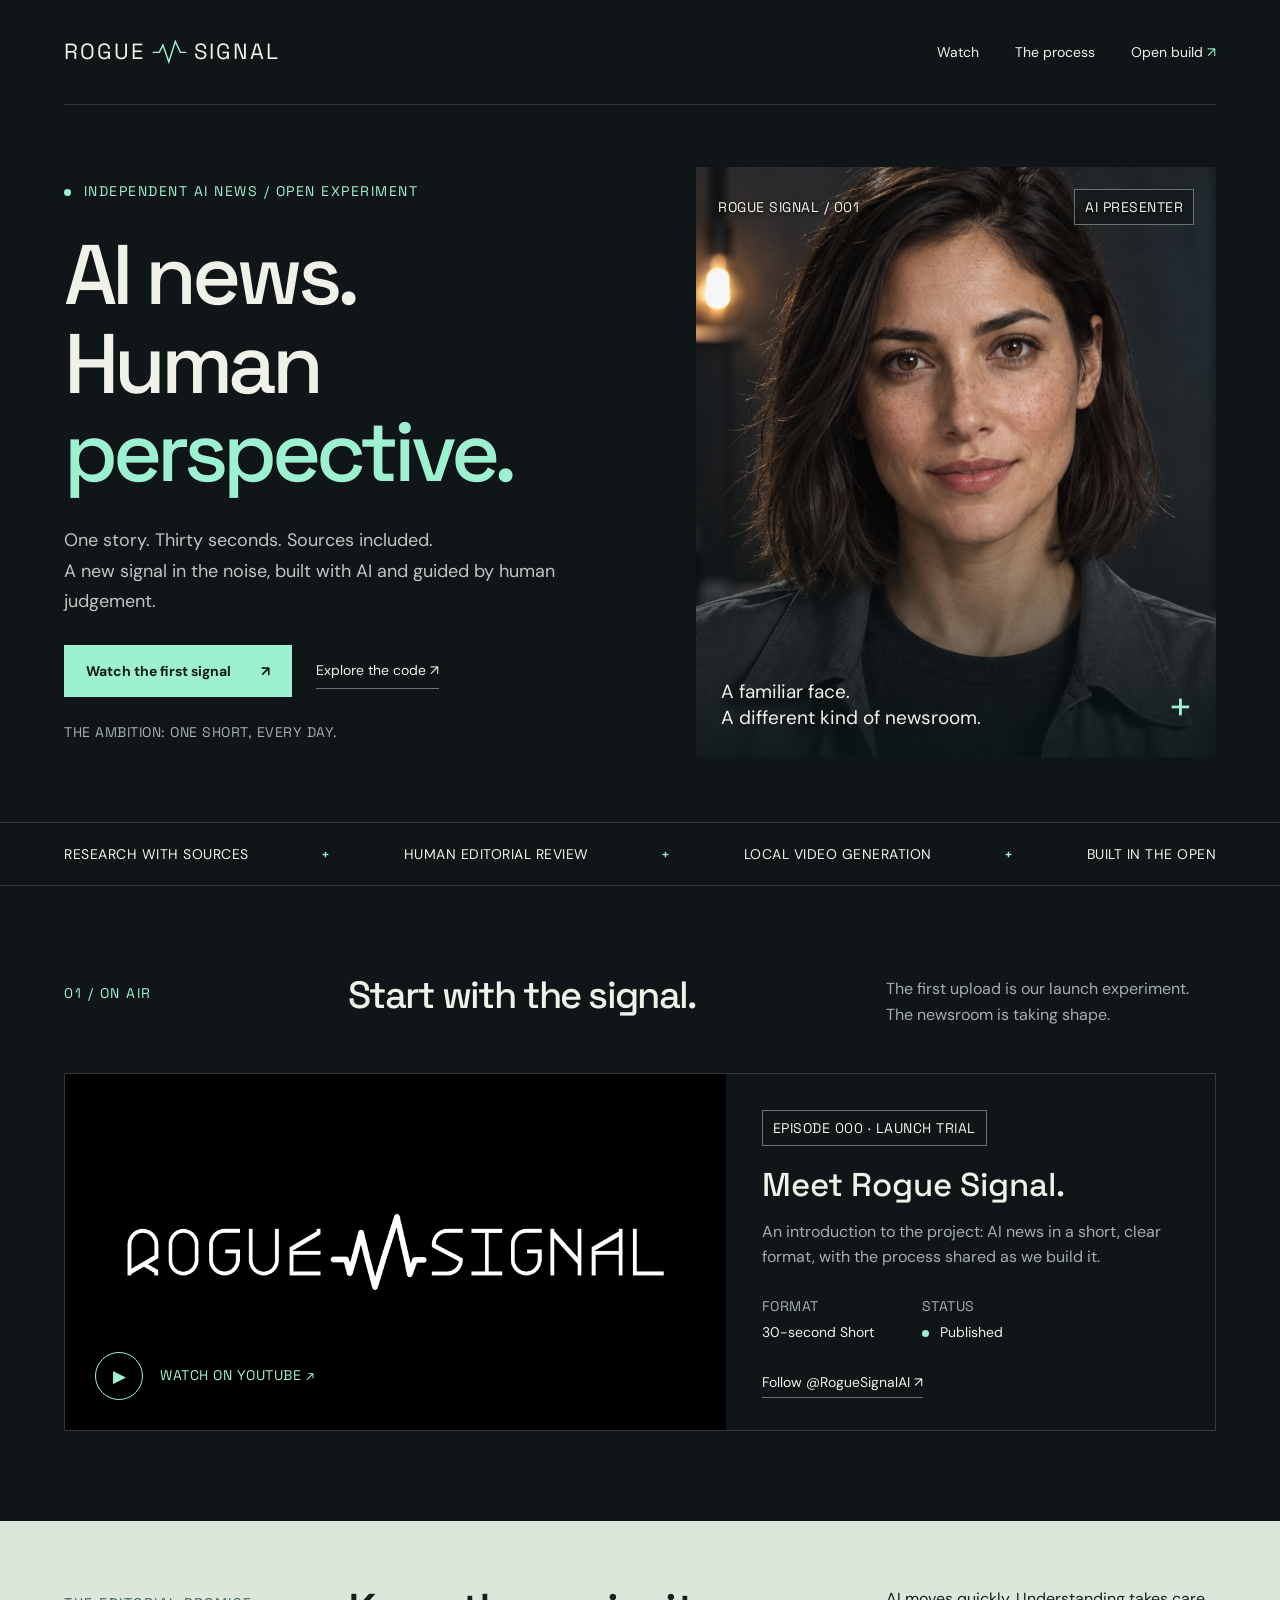
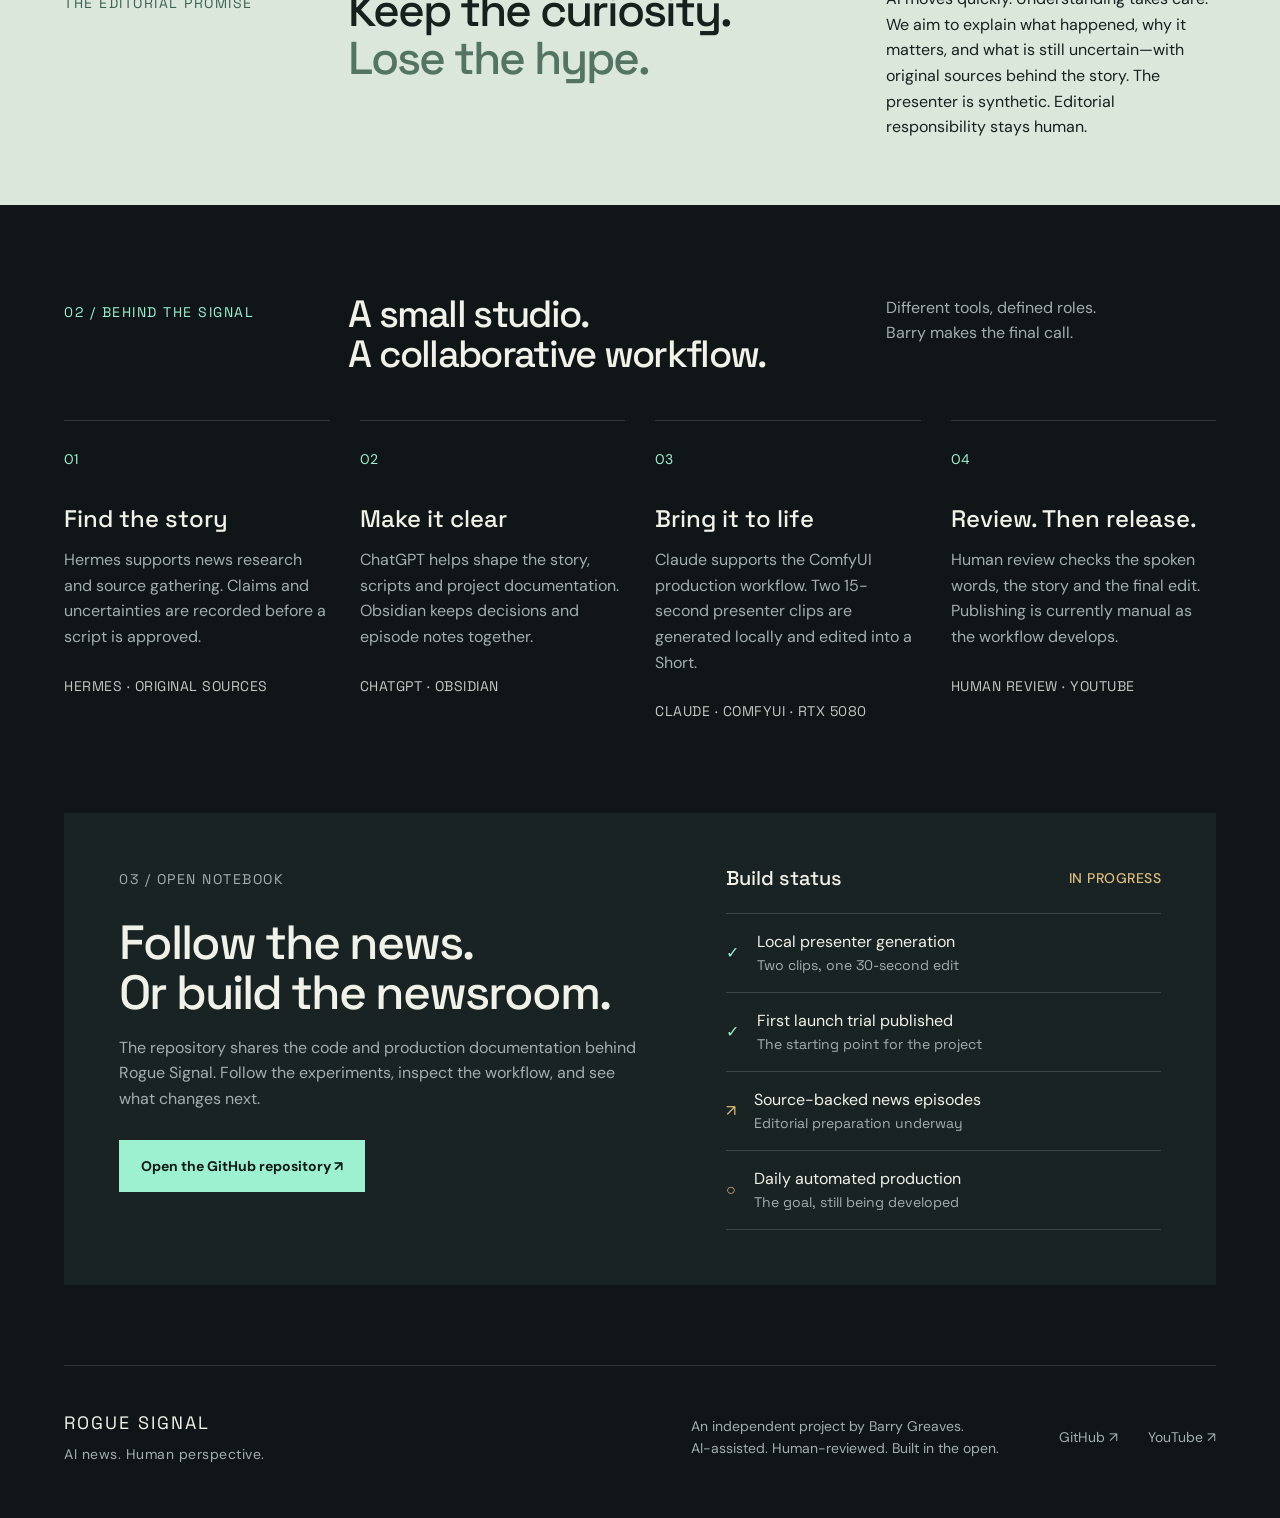
==== website/index.html @ 12d44637 "Add static project website Static site in website/ (no build step, no analytics, no embedded player)" ====
<!doctype html>
<html lang="en"><head><meta charset="utf-8"><meta name="viewport" content="width=device-width,initial-scale=1"><title>Rogue Signal — AI news. Human perspective.</title><meta name="description" content="One AI story. Thirty seconds. Sources included. Follow Rogue Signal, an open experiment in AI-assisted news production."><link rel="icon" href="data:image/svg+xml,%3Csvg xmlns='http://www.w3.org/2000/svg' viewBox='0 0 64 64'%3E%3Crect width='64' height='64' rx='12' fill='%23101517'/%3E%3Cpath d='M8 34h10l6-14 10 30 9-38 7 22h7' fill='none' stroke='%238bf5ce' stroke-width='4'/%3E%3C/svg%3E"><link rel="stylesheet" href="style.css"></head>
<body><a class="skip" href="#main">Skip to content</a><header class="wrap"><a class="brand" href="#" aria-label="Rogue Signal home"><span>ROGUE</span><svg viewBox="0 0 48 32" aria-hidden="true"><path d="M1 17h9l5-10 8 23 9-28 7 15h8"/></svg><span>SIGNAL</span></a><nav aria-label="Main navigation"><a href="#watch">Watch</a><a href="#process">The process</a><a href="#build">Open build <span>↗</span></a></nav></header>
<main id="main"><section class="hero wrap"><div class="hero-copy"><p class="eyebrow"><i></i> INDEPENDENT AI NEWS / OPEN EXPERIMENT</p><h1>AI news.<br>Human<br><em>perspective.</em></h1><p class="intro">One story. Thirty seconds. Sources included.<br>A new signal in the noise, built with AI and guided by human judgement.</p><div class="actions"><a class="button" href="#watch">Watch the first signal <span>↗</span></a><a class="text-link" href="https://github.com/Barry-Greaves/Rogue_Signal" target="_blank" rel="noopener">Explore the code ↗</a></div><p class="micro">THE AMBITION: ONE SHORT, EVERY DAY.</p></div><figure class="portrait"><img src="assets/presenter.png" alt="Rogue Signal’s fictional AI presenter in a softly lit studio"><div class="portrait-top"><span>ROGUE SIGNAL / 001</span><span class="pill">AI PRESENTER</span></div><figcaption><span>A familiar face.<br>A different kind of newsroom.</span><span class="cross">+</span></figcaption></figure></section>
<div class="ticker"><div class="wrap"><span>RESEARCH WITH SOURCES</span><b>+</b><span>HUMAN EDITORIAL REVIEW</span><b>+</b><span>LOCAL VIDEO GENERATION</span><b>+</b><span>BUILT IN THE OPEN</span></div></div>
<section class="section wrap" id="watch"><div class="section-head"><p class="eyebrow">01 / ON AIR</p><h2>Start with the signal.</h2><p>The first upload is our launch experiment.<br>The newsroom is taking shape.</p></div><div class="episode"><a class="video-cover" href="https://www.youtube.com/shorts/bSLASWbmr1Y" target="_blank" rel="noopener" aria-label="Watch Introducing Rogue Signal on YouTube"><img src="assets/logo.png" alt="Rogue Signal"><span class="play">▶</span><span class="video-label">WATCH ON YOUTUBE ↗</span></a><div class="episode-copy"><span class="pill">EPISODE 000 · LAUNCH TRIAL</span><h3>Meet Rogue Signal.</h3><p>An introduction to the project: AI news in a short, clear format, with the process shared as we build it.</p><dl><div><dt>FORMAT</dt><dd>30-second Short</dd></div><div><dt>STATUS</dt><dd><i></i> Published</dd></div></dl><a class="text-link" href="https://www.youtube.com/@RogueSignalAI" target="_blank" rel="noopener">Follow @RogueSignalAI ↗</a></div></div></section>
<section class="principles"><div class="wrap principles-inner"><p class="eyebrow">THE EDITORIAL PROMISE</p><h2>Keep the curiosity.<br><span>Lose the hype.</span></h2><p>AI moves quickly. Understanding takes care. We aim to explain what happened, why it matters, and what is still uncertain—with original sources behind the story. The presenter is synthetic. Editorial responsibility stays human.</p></div></section>
<section class="section wrap" id="process"><div class="section-head"><p class="eyebrow">02 / BEHIND THE SIGNAL</p><h2>A small studio.<br>A collaborative workflow.</h2><p>Different tools, defined roles.<br>Barry makes the final call.</p></div><div class="steps"><article><span>01</span><h3>Find the story</h3><p>Hermes supports news research and source gathering. Claims and uncertainties are recorded before a script is approved.</p><small>HERMES · ORIGINAL SOURCES</small></article><article><span>02</span><h3>Make it clear</h3><p>ChatGPT helps shape the story, scripts and project documentation. Obsidian keeps decisions and episode notes together.</p><small>CHATGPT · OBSIDIAN</small></article><article><span>03</span><h3>Bring it to life</h3><p>Claude supports the ComfyUI production workflow. Two 15-second presenter clips are generated locally and edited into a Short.</p><small>CLAUDE · COMFYUI · RTX 5080</small></article><article><span>04</span><h3>Review. Then release.</h3><p>Human review checks the spoken words, the story and the final edit. Publishing is currently manual as the workflow develops.</p><small>HUMAN REVIEW · YOUTUBE</small></article></div></section>
<section class="build wrap" id="build"><div><p class="eyebrow">03 / OPEN NOTEBOOK</p><h2>Follow the news.<br>Or build the newsroom.</h2><p>The repository shares the code and production documentation behind Rogue Signal. Follow the experiments, inspect the workflow, and see what changes next.</p><a class="button" href="https://github.com/Barry-Greaves/Rogue_Signal" target="_blank" rel="noopener">Open the GitHub repository ↗</a></div><div class="status"><h3>Build status <span>IN PROGRESS</span></h3><div><b class="done">✓</b><p>Local presenter generation<small>Two clips, one 30-second edit</small></p></div><div><b class="done">✓</b><p>First launch trial published<small>The starting point for the project</small></p></div><div><b>↗</b><p>Source-backed news episodes<small>Editorial preparation underway</small></p></div><div><b>○</b><p>Daily automated production<small>The goal, still being developed</small></p></div></div></section></main><footer class="wrap"><div class="footer-title">ROGUE SIGNAL<span>AI news. Human perspective.</span></div><p>An independent project by Barry Greaves.<br>AI-assisted. Human-reviewed. Built in the open.</p><a href="https://github.com/Barry-Greaves/Rogue_Signal" target="_blank" rel="noopener">GitHub ↗</a><a href="https://www.youtube.com/@RogueSignalAI" target="_blank" rel="noopener">YouTube ↗</a></footer></body></html>
---- website/style.css ----
@import url('https://fonts.googleapis.com/css2?family=DM+Sans:wght@400;500;600;700&family=Space+Grotesk:wght@400;500;600;700&display=swap');
:root{--bg:#101517;--line:#30383a;--muted:#a3afad;--mint:#9ef1d0;--white:#f0f2e9}*{box-sizing:border-box}html{scroll-behavior:smooth;scroll-padding-top:24px}body{margin:0;background:var(--bg);color:var(--white);font-family:'DM Sans',sans-serif;line-height:1.6}a{color:inherit;text-decoration:none}a:hover{color:var(--mint)}a:focus-visible{outline:2px solid var(--mint);outline-offset:7px}.wrap{width:min(1320px,90%);margin:auto}.skip{position:absolute;top:-60px}.skip:focus{top:10px;background:var(--bg);z-index:5;padding:10px}header{height:105px;display:flex;align-items:center;justify-content:space-between;border-bottom:1px solid var(--line)}.brand{display:flex;gap:7px;align-items:center;font-family:'Space Grotesk',sans-serif;font-size:22px;letter-spacing:2px}.brand svg{width:35px;fill:none;stroke:var(--mint);stroke-width:2}nav{display:flex;gap:36px;font-size:14px}nav span{color:var(--mint)}.hero{display:grid;grid-template-columns:1.1fr 1fr;gap:60px;padding-top:62px;padding-bottom:65px;align-items:center}.eyebrow,.micro,small,.pill,.portrait-top,.video-label,dt{font-family:'Space Grotesk',sans-serif;font-size:12px;letter-spacing:1.5px}.eyebrow{color:var(--mint);font-size:14px;margin:0 0 28px}i{display:inline-block;width:7px;height:7px;border-radius:50%;background:var(--mint);margin-right:7px}h1,h2,h3{font-family:'Space Grotesk',sans-serif;line-height:1.05;font-weight:500;margin:0}h1{font-size:clamp(60px,6.6vw,96px);letter-spacing:-5px}h1 em{font-style:normal;color:var(--mint)}.intro{color:#bec7c3;font-size:18px;line-height:1.7;margin:28px 0}.actions{display:flex;align-items:center;gap:24px}.button{display:inline-flex;justify-content:space-between;gap:30px;background:var(--mint);color:#111c17;padding:15px 22px;font-size:14px;font-weight:700}.button:hover{background:var(--white);color:#111c17}.text-link{font-size:14px;border-bottom:1px solid #647470;padding:6px 0}.micro{color:var(--muted);margin:24px 0 0;font-size:12px}.portrait{margin:0;height:590px;position:relative;overflow:hidden;background:#243239}.portrait img{width:100%;height:100%;object-fit:cover;object-position:50% 30%}.portrait:after{content:'';position:absolute;inset:0;background:linear-gradient(transparent 55%,#091416cc)}.portrait-top{position:absolute;top:22px;left:22px;right:22px;display:flex;align-items:center;justify-content:space-between;font-size:10px;text-shadow:0 1px 4px #000}.pill{display:inline-block;padding:6px 10px;border:1px solid #67736d;font-size:12px;letter-spacing:1px}.portrait .pill{background:#10151799}figcaption{position:absolute;z-index:1;bottom:25px;left:25px;right:25px;display:flex;justify-content:space-between;font-size:19px;line-height:1.4}.cross{color:var(--mint);font-size:38px}.ticker{border-top:1px solid var(--line);border-bottom:1px solid var(--line)}.ticker .wrap{display:flex;justify-content:space-between;align-items:center;gap:16px;padding:20px 0;font-size:12px;letter-spacing:1.3px}.ticker b{color:var(--mint)}.section{padding-top:90px;padding-bottom:90px}.section-head{display:grid;grid-template-columns:1fr 2fr 1.3fr;gap:30px;align-items:start;margin-bottom:45px}.section-head .eyebrow{margin:6px 0}.section-head h2{font-size:38px;letter-spacing:-1.7px}.section-head>p:last-child{margin:0;color:var(--muted);font-size:16px}.episode{display:grid;grid-template-columns:1.35fr 1fr;border:1px solid var(--line)}.video-cover{position:relative;background:#000;min-height:320px;overflow:hidden;display:flex;align-items:center;justify-content:center}.video-cover img{width:90%}.play{position:absolute;bottom:30px;left:30px;display:grid;place-items:center;width:48px;height:48px;border:1px solid var(--mint);border-radius:50%;color:var(--mint);font-size:17px}.video-label{position:absolute;bottom:44px;left:95px;color:var(--mint);font-size:12px}.episode-copy{padding:36px}.episode-copy h3{font-size:33px;margin-top:22px}.episode-copy p{color:var(--muted);max-width:420px}.episode-copy dl{display:flex;gap:48px;margin:25px 0}dt{color:var(--muted);font-size:12px}dd{margin:4px 0 0;font-size:14px}.principles{background:#dce7dc;color:#16211d}.principles-inner{padding-top:65px;padding-bottom:65px;display:grid;grid-template-columns:1fr 2fr 1.3fr;gap:30px}.principles .eyebrow{color:#3e6153;margin-top:6px}.principles h2{font-size:46px;letter-spacing:-2px}.principles h2 span{color:#537463}.principles p:last-child{margin:0;font-size:16px}.steps{display:grid;grid-template-columns:repeat(4,1fr);gap:30px}.steps article{border-top:1px solid var(--line);padding-top:25px}.steps article>span{color:var(--mint);font-size:14px}.steps h3{font-size:24px;margin-top:35px}.steps p{color:var(--muted);font-size:16px}.steps small{display:block;color:#c1c9c2;font-size:11px;letter-spacing:.8px;margin-top:25px}.build{padding:55px;background:#1a2323;display:grid;grid-template-columns:1.2fr 1fr;gap:85px;margin-bottom:80px}.build h2{font-size:48px;letter-spacing:-2px}.build p{color:var(--muted);max-width:530px}.build .button{margin-top:12px}.status h3{font-size:20px;display:flex;justify-content:space-between;align-items:center;padding-bottom:24px;border-bottom:1px solid #3b4542}.status h3 span{font-family:'DM Sans',sans-serif;font-size:10px;letter-spacing:1px;color:#dfbe82}.status>div{display:flex;gap:18px;align-items:center;border-bottom:1px solid #3b4542;padding:15px 0}.status p{margin:0;color:var(--white);font-size:16px}.status small{display:block;letter-spacing:0;color:var(--muted);font-size:14px}.status b{color:#dfbe82;font-weight:400}.status .done{color:var(--mint)}footer{border-top:1px solid var(--line);padding:35px 0 45px;display:flex;align-items:center;gap:30px;font-size:14px;color:var(--muted)}.footer-title{font-family:'Space Grotesk',sans-serif;letter-spacing:2px;color:var(--white);margin-right:auto;font-size:18px}.footer-title span{display:block;font-family:'DM Sans',sans-serif;font-size:12px;letter-spacing:0;color:var(--muted);margin-top:5px}footer p{margin-right:30px}@media(min-width:1450px){.hero{gap:90px}}@media(max-width:1000px){.hero{gap:30px}h1{letter-spacing:-3px}.portrait{height:540px}.actions{flex-wrap:wrap;gap:14px}.section-head,.principles-inner{grid-template-columns:1fr 2fr}.section-head>p:last-child,.principles p:last-child{grid-column:2}.steps{grid-template-columns:1fr 1fr}.build{gap:35px;padding:35px}.build h2{font-size:38px}.ticker span{font-size:10px}.portrait-top{font-size:9px}.portrait-top>span:first-child{display:none}}@media(max-width:650px){header{height:85px}.brand{font-size:17px;letter-spacing:1px}nav{gap:18px}nav a:nth-child(2){display:none}.hero{grid-template-columns:1fr;padding-top:38px;gap:36px}.eyebrow{font-size:11px;letter-spacing:1px}h1{font-size:64px;letter-spacing:-3.5px}.intro{font-size:16px}.portrait{height:470px}.portrait-top>span:first-child{display:block}.ticker .wrap{flex-wrap:wrap;justify-content:center;gap:10px 20px}.ticker b{display:none}.section{padding:55px 0}.section-head,.principles-inner{display:block}.section-head h2{font-size:34px;margin:18px 0}.section-head>p:last-child{font-size:16px}.episode{grid-template-columns:1fr}.video-cover{min-height:230px}.episode-copy{padding:25px}.principles-inner{padding-top:42px;padding-bottom:42px}.principles h2{font-size:40px;margin-bottom:25px}.steps{gap:32px 22px}.steps h3{font-size:21px;margin-top:20px}.steps p{font-size:15px}.steps small{font-size:10px}.build{grid-template-columns:1fr;padding:25px;gap:40px;margin-bottom:50px}.build h2{font-size:36px}footer{flex-wrap:wrap;gap:20px}.footer-title{width:100%}footer p{width:100%;margin:0}}@media(prefers-reduced-motion:reduce){html{scroll-behavior:auto}}
/* Keep supporting copy readable on small screens. */
.micro,small,.pill,.portrait-top,.video-label,dt,.steps small,.status h3 span,.footer-title span,.ticker span{font-size:14px;letter-spacing:.5px}.steps p{font-size:16px}@media(max-width:650px){.eyebrow{font-size:14px}.portrait-top>span:first-child{display:none}.brand{font-size:15px}.ticker span{font-size:14px}}
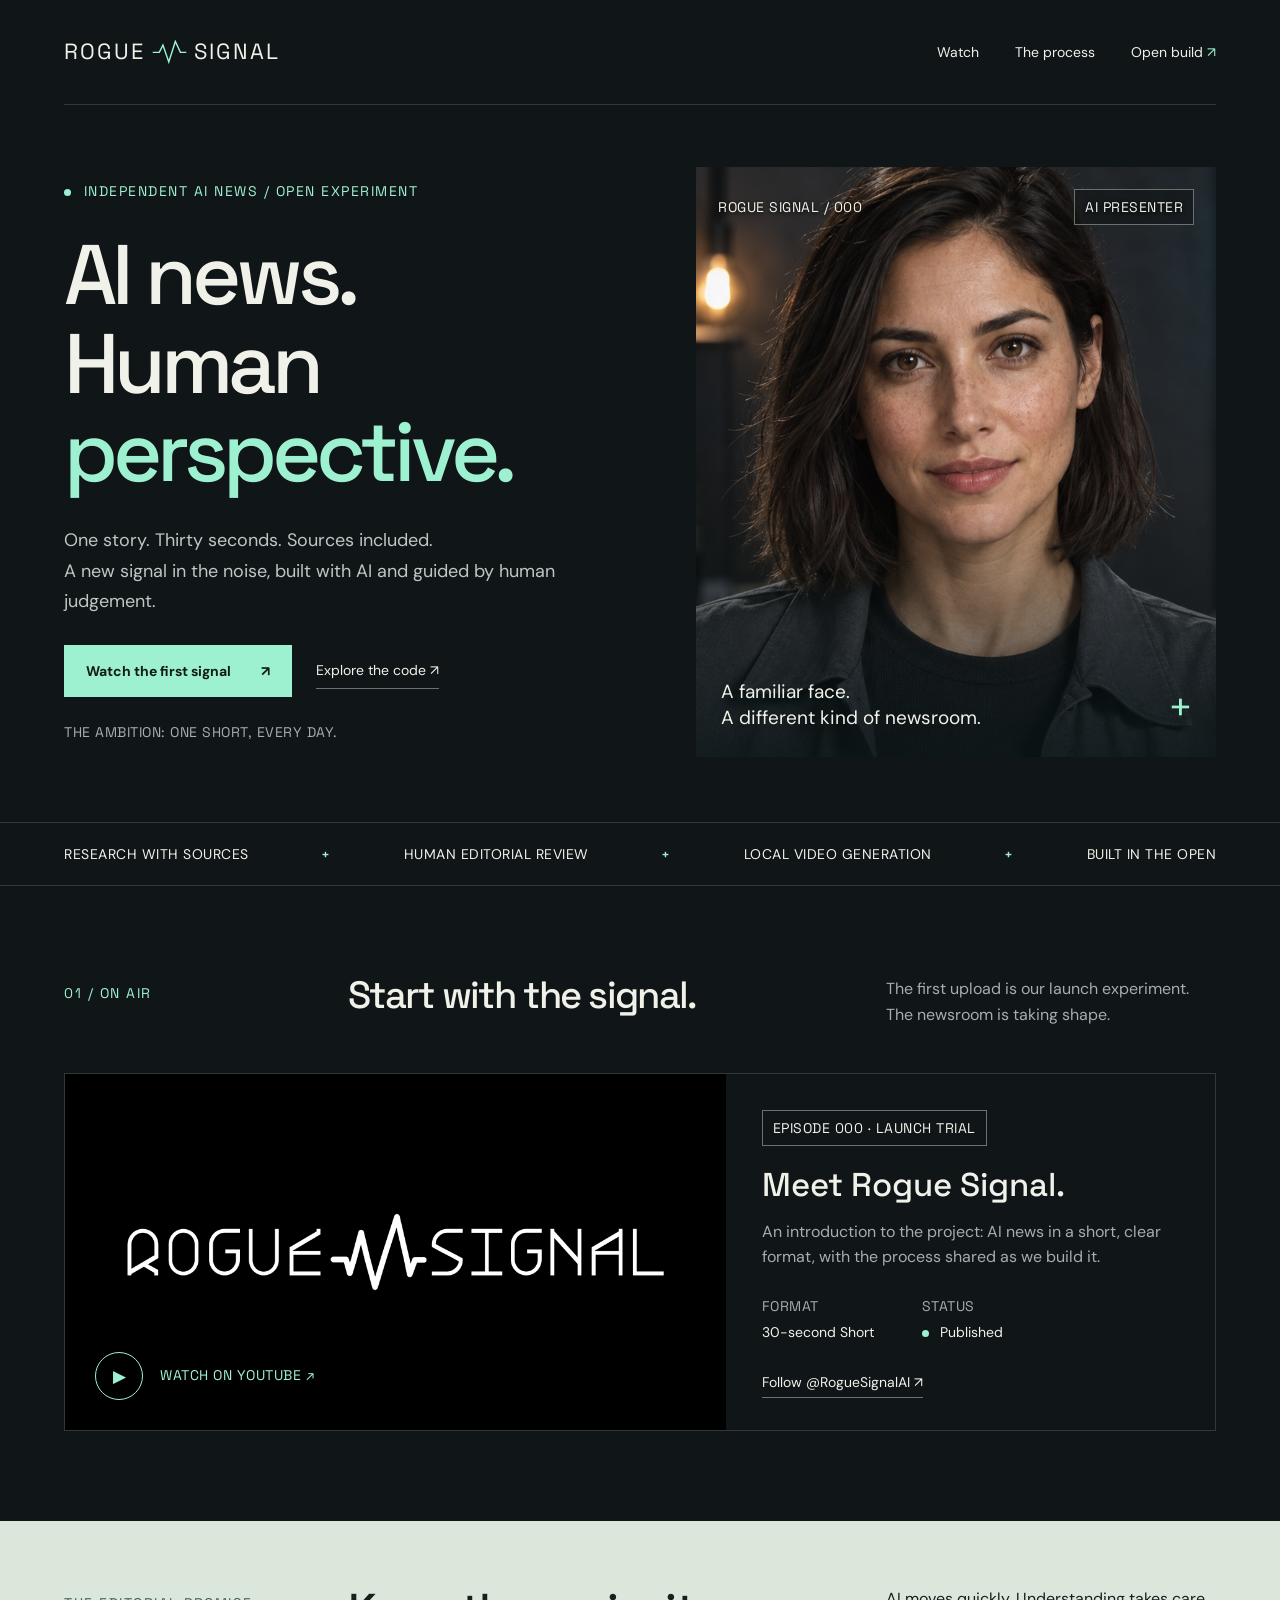
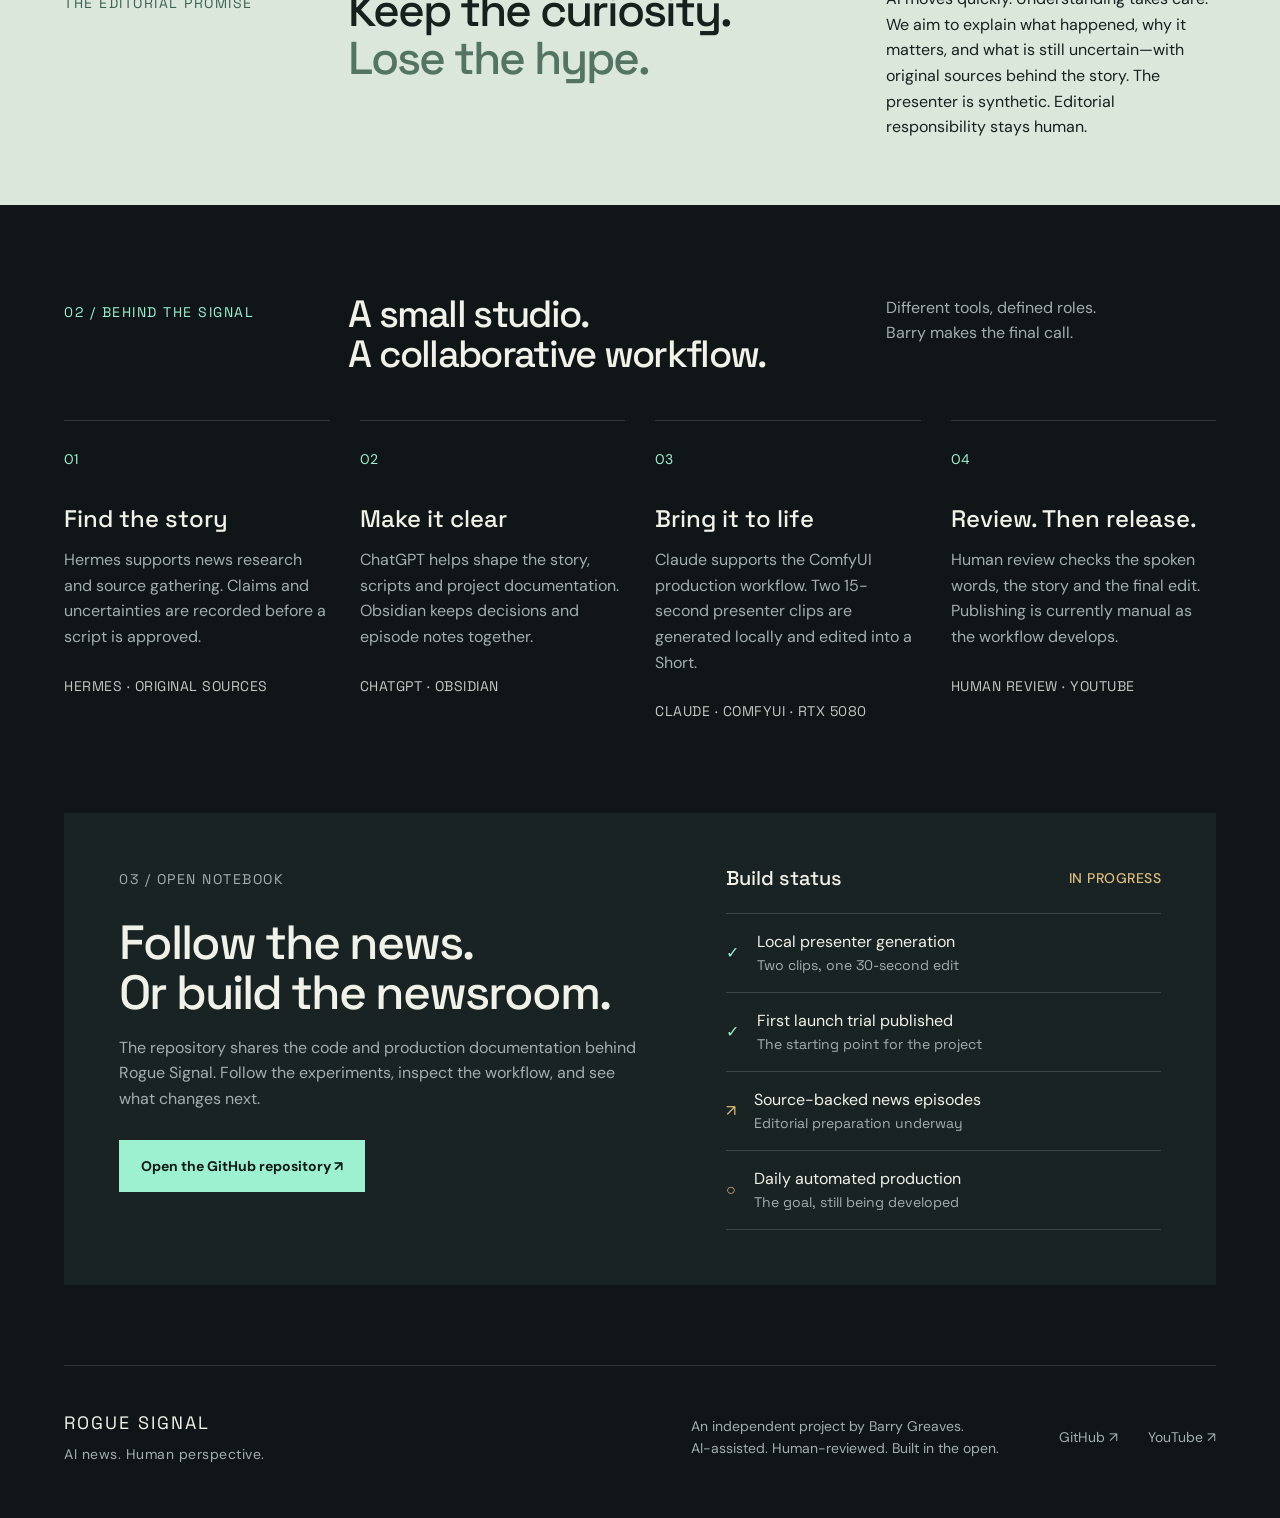
==== commit 087ab4b7: "Correct presenter episode label to 000" ====
--- a/website/index.html
+++ b/website/index.html
@@ -1,7 +1,7 @@
 <!doctype html>
 <html lang="en"><head><meta charset="utf-8"><meta name="viewport" content="width=device-width,initial-scale=1"><title>Rogue Signal — AI news. Human perspective.</title><meta name="description" content="One AI story. Thirty seconds. Sources included. Follow Rogue Signal, an open experiment in AI-assisted news production."><link rel="icon" href="data:image/svg+xml,%3Csvg xmlns='http://www.w3.org/2000/svg' viewBox='0 0 64 64'%3E%3Crect width='64' height='64' rx='12' fill='%23101517'/%3E%3Cpath d='M8 34h10l6-14 10 30 9-38 7 22h7' fill='none' stroke='%238bf5ce' stroke-width='4'/%3E%3C/svg%3E"><link rel="stylesheet" href="style.css"></head>
 <body><a class="skip" href="#main">Skip to content</a><header class="wrap"><a class="brand" href="#" aria-label="Rogue Signal home"><span>ROGUE</span><svg viewBox="0 0 48 32" aria-hidden="true"><path d="M1 17h9l5-10 8 23 9-28 7 15h8"/></svg><span>SIGNAL</span></a><nav aria-label="Main navigation"><a href="#watch">Watch</a><a href="#process">The process</a><a href="#build">Open build <span>↗</span></a></nav></header>
-<main id="main"><section class="hero wrap"><div class="hero-copy"><p class="eyebrow"><i></i> INDEPENDENT AI NEWS / OPEN EXPERIMENT</p><h1>AI news.<br>Human<br><em>perspective.</em></h1><p class="intro">One story. Thirty seconds. Sources included.<br>A new signal in the noise, built with AI and guided by human judgement.</p><div class="actions"><a class="button" href="#watch">Watch the first signal <span>↗</span></a><a class="text-link" href="https://github.com/Barry-Greaves/Rogue_Signal" target="_blank" rel="noopener">Explore the code ↗</a></div><p class="micro">THE AMBITION: ONE SHORT, EVERY DAY.</p></div><figure class="portrait"><img src="assets/presenter.png" alt="Rogue Signal’s fictional AI presenter in a softly lit studio"><div class="portrait-top"><span>ROGUE SIGNAL / 001</span><span class="pill">AI PRESENTER</span></div><figcaption><span>A familiar face.<br>A different kind of newsroom.</span><span class="cross">+</span></figcaption></figure></section>
+<main id="main"><section class="hero wrap"><div class="hero-copy"><p class="eyebrow"><i></i> INDEPENDENT AI NEWS / OPEN EXPERIMENT</p><h1>AI news.<br>Human<br><em>perspective.</em></h1><p class="intro">One story. Thirty seconds. Sources included.<br>A new signal in the noise, built with AI and guided by human judgement.</p><div class="actions"><a class="button" href="#watch">Watch the first signal <span>↗</span></a><a class="text-link" href="https://github.com/Barry-Greaves/Rogue_Signal" target="_blank" rel="noopener">Explore the code ↗</a></div><p class="micro">THE AMBITION: ONE SHORT, EVERY DAY.</p></div><figure class="portrait"><img src="assets/presenter.png" alt="Rogue Signal’s fictional AI presenter in a softly lit studio"><div class="portrait-top"><span>ROGUE SIGNAL / 000</span><span class="pill">AI PRESENTER</span></div><figcaption><span>A familiar face.<br>A different kind of newsroom.</span><span class="cross">+</span></figcaption></figure></section>
 <div class="ticker"><div class="wrap"><span>RESEARCH WITH SOURCES</span><b>+</b><span>HUMAN EDITORIAL REVIEW</span><b>+</b><span>LOCAL VIDEO GENERATION</span><b>+</b><span>BUILT IN THE OPEN</span></div></div>
 <section class="section wrap" id="watch"><div class="section-head"><p class="eyebrow">01 / ON AIR</p><h2>Start with the signal.</h2><p>The first upload is our launch experiment.<br>The newsroom is taking shape.</p></div><div class="episode"><a class="video-cover" href="https://www.youtube.com/shorts/bSLASWbmr1Y" target="_blank" rel="noopener" aria-label="Watch Introducing Rogue Signal on YouTube"><img src="assets/logo.png" alt="Rogue Signal"><span class="play">▶</span><span class="video-label">WATCH ON YOUTUBE ↗</span></a><div class="episode-copy"><span class="pill">EPISODE 000 · LAUNCH TRIAL</span><h3>Meet Rogue Signal.</h3><p>An introduction to the project: AI news in a short, clear format, with the process shared as we build it.</p><dl><div><dt>FORMAT</dt><dd>30-second Short</dd></div><div><dt>STATUS</dt><dd><i></i> Published</dd></div></dl><a class="text-link" href="https://www.youtube.com/@RogueSignalAI" target="_blank" rel="noopener">Follow @RogueSignalAI ↗</a></div></div></section>
 <section class="principles"><div class="wrap principles-inner"><p class="eyebrow">THE EDITORIAL PROMISE</p><h2>Keep the curiosity.<br><span>Lose the hype.</span></h2><p>AI moves quickly. Understanding takes care. We aim to explain what happened, why it matters, and what is still uncertain—with original sources behind the story. The presenter is synthetic. Editorial responsibility stays human.</p></div></section>
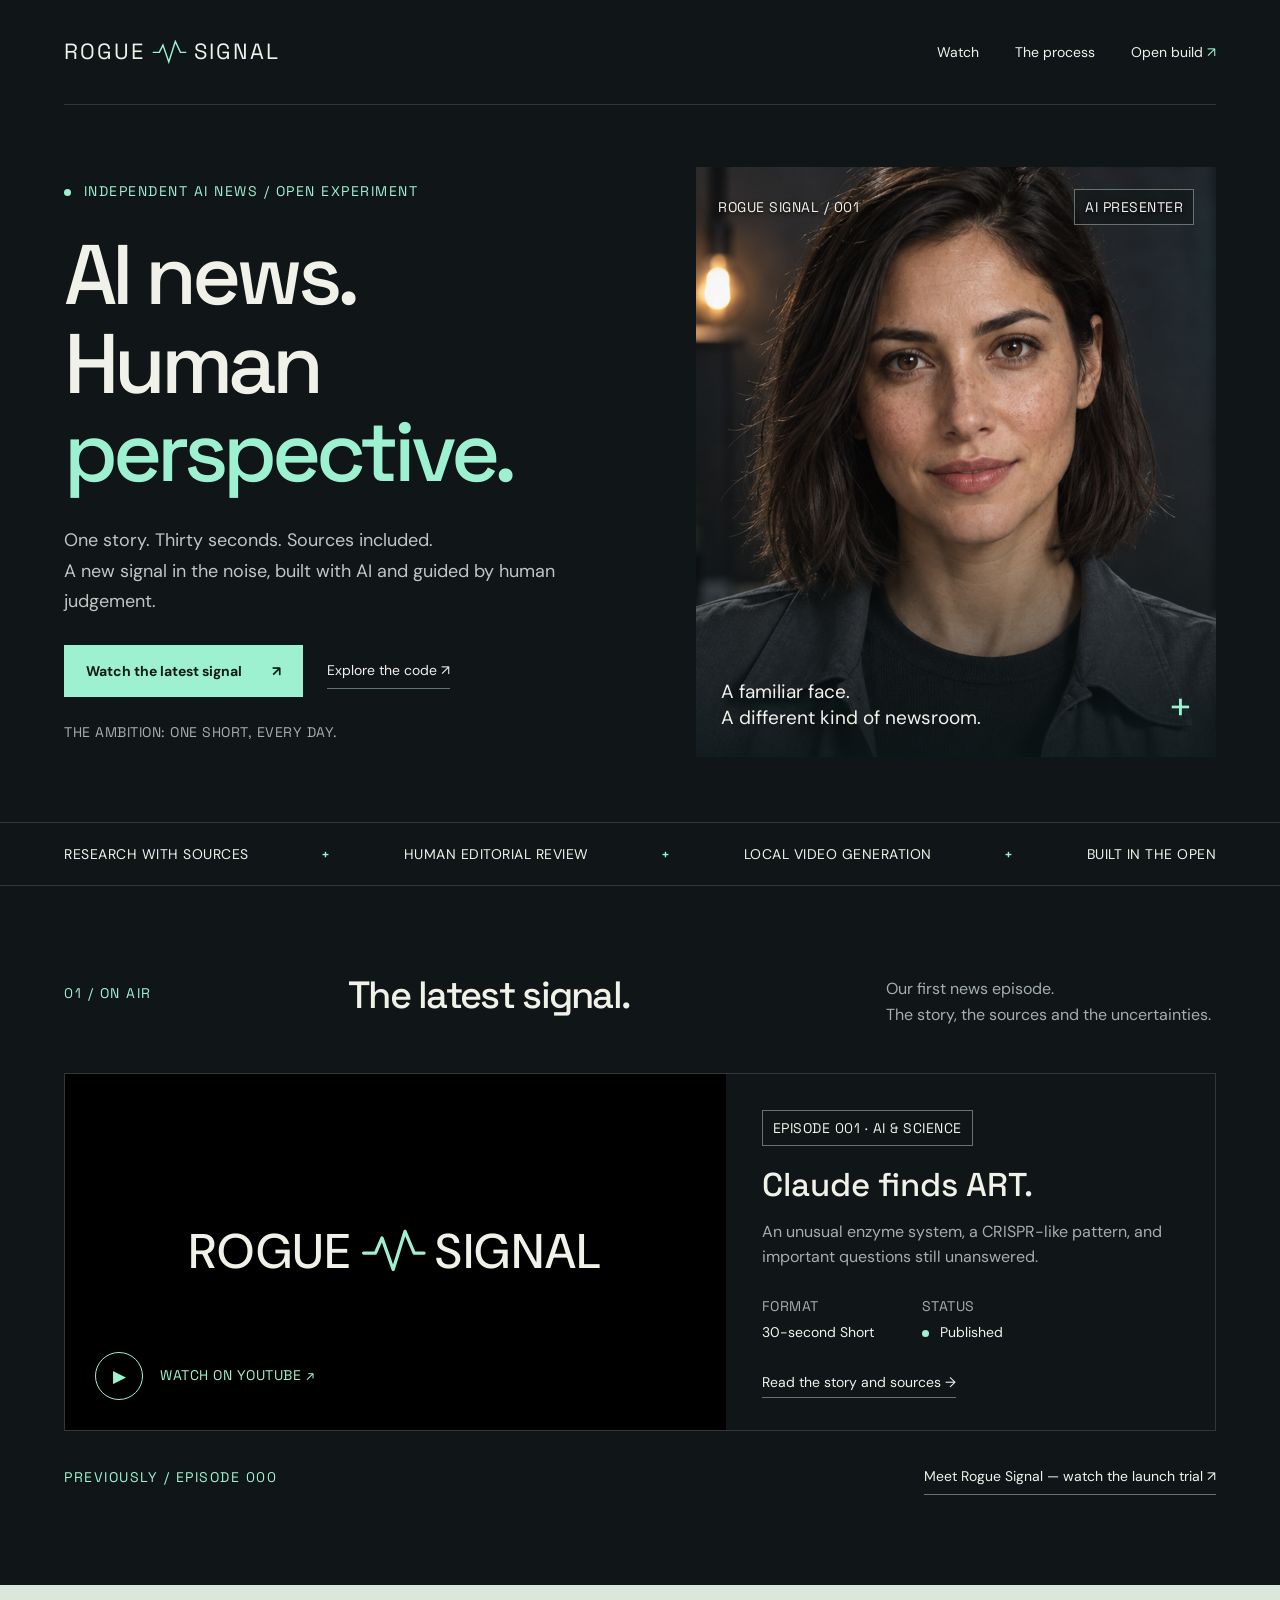
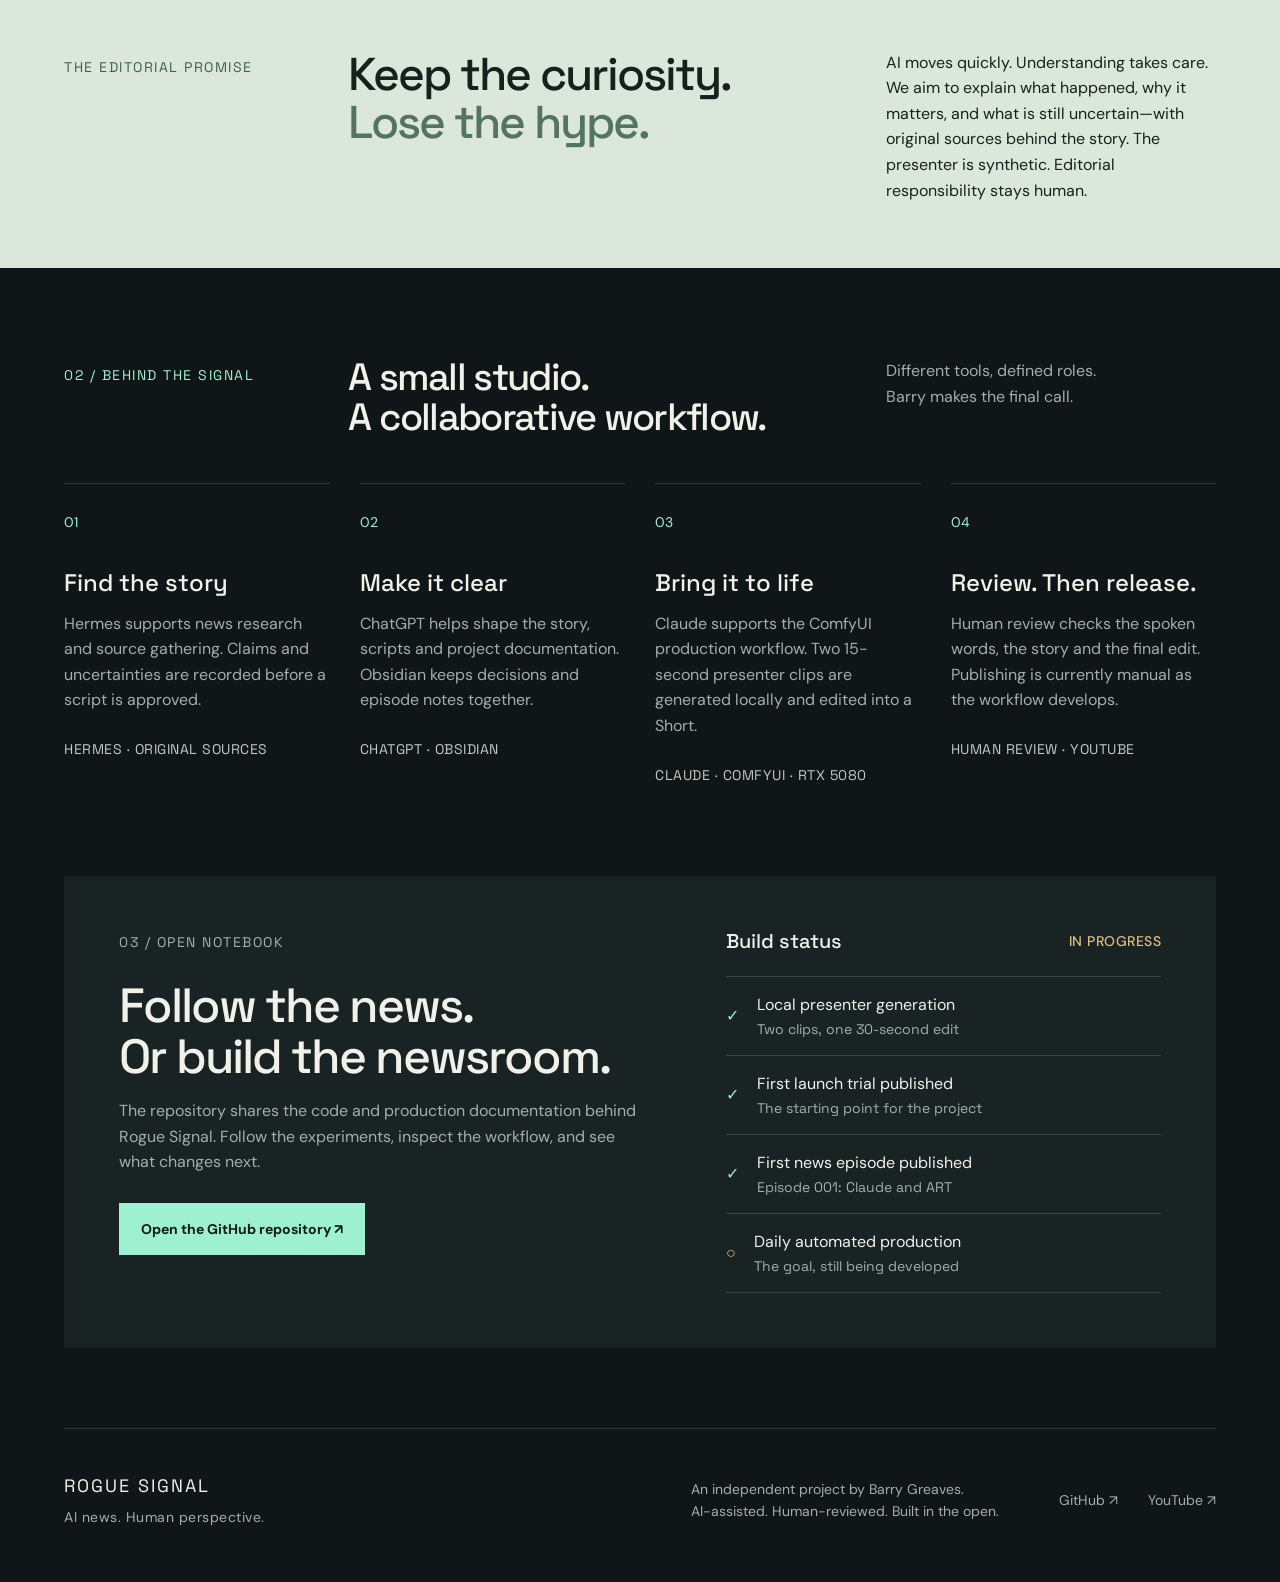
==== commit fc08e4f6: "Publish Episode 001 on the website Adds the Episode 001 article (episodes/001-claude-art.html) with " ====
--- a/website/index.html
+++ b/website/index.html
@@ -1,9 +1,9 @@
 <!doctype html>
 <html lang="en"><head><meta charset="utf-8"><meta name="viewport" content="width=device-width,initial-scale=1"><title>Rogue Signal — AI news. Human perspective.</title><meta name="description" content="One AI story. Thirty seconds. Sources included. Follow Rogue Signal, an open experiment in AI-assisted news production."><link rel="icon" href="data:image/svg+xml,%3Csvg xmlns='http://www.w3.org/2000/svg' viewBox='0 0 64 64'%3E%3Crect width='64' height='64' rx='12' fill='%23101517'/%3E%3Cpath d='M8 34h10l6-14 10 30 9-38 7 22h7' fill='none' stroke='%238bf5ce' stroke-width='4'/%3E%3C/svg%3E"><link rel="stylesheet" href="style.css"></head>
 <body><a class="skip" href="#main">Skip to content</a><header class="wrap"><a class="brand" href="#" aria-label="Rogue Signal home"><span>ROGUE</span><svg viewBox="0 0 48 32" aria-hidden="true"><path d="M1 17h9l5-10 8 23 9-28 7 15h8"/></svg><span>SIGNAL</span></a><nav aria-label="Main navigation"><a href="#watch">Watch</a><a href="#process">The process</a><a href="#build">Open build <span>↗</span></a></nav></header>
-<main id="main"><section class="hero wrap"><div class="hero-copy"><p class="eyebrow"><i></i> INDEPENDENT AI NEWS / OPEN EXPERIMENT</p><h1>AI news.<br>Human<br><em>perspective.</em></h1><p class="intro">One story. Thirty seconds. Sources included.<br>A new signal in the noise, built with AI and guided by human judgement.</p><div class="actions"><a class="button" href="#watch">Watch the first signal <span>↗</span></a><a class="text-link" href="https://github.com/Barry-Greaves/Rogue_Signal" target="_blank" rel="noopener">Explore the code ↗</a></div><p class="micro">THE AMBITION: ONE SHORT, EVERY DAY.</p></div><figure class="portrait"><img src="assets/presenter.png" alt="Rogue Signal’s fictional AI presenter in a softly lit studio"><div class="portrait-top"><span>ROGUE SIGNAL / 000</span><span class="pill">AI PRESENTER</span></div><figcaption><span>A familiar face.<br>A different kind of newsroom.</span><span class="cross">+</span></figcaption></figure></section>
+<main id="main"><section class="hero wrap"><div class="hero-copy"><p class="eyebrow"><i></i> INDEPENDENT AI NEWS / OPEN EXPERIMENT</p><h1>AI news.<br>Human<br><em>perspective.</em></h1><p class="intro">One story. Thirty seconds. Sources included.<br>A new signal in the noise, built with AI and guided by human judgement.</p><div class="actions"><a class="button" href="#watch">Watch the latest signal <span>↗</span></a><a class="text-link" href="https://github.com/Barry-Greaves/Rogue_Signal" target="_blank" rel="noopener">Explore the code ↗</a></div><p class="micro">THE AMBITION: ONE SHORT, EVERY DAY.</p></div><figure class="portrait"><img src="assets/presenter.png" alt="Rogue Signal’s fictional AI presenter in a softly lit studio"><div class="portrait-top"><span>ROGUE SIGNAL / 001</span><span class="pill">AI PRESENTER</span></div><figcaption><span>A familiar face.<br>A different kind of newsroom.</span><span class="cross">+</span></figcaption></figure></section>
 <div class="ticker"><div class="wrap"><span>RESEARCH WITH SOURCES</span><b>+</b><span>HUMAN EDITORIAL REVIEW</span><b>+</b><span>LOCAL VIDEO GENERATION</span><b>+</b><span>BUILT IN THE OPEN</span></div></div>
-<section class="section wrap" id="watch"><div class="section-head"><p class="eyebrow">01 / ON AIR</p><h2>Start with the signal.</h2><p>The first upload is our launch experiment.<br>The newsroom is taking shape.</p></div><div class="episode"><a class="video-cover" href="https://www.youtube.com/shorts/bSLASWbmr1Y" target="_blank" rel="noopener" aria-label="Watch Introducing Rogue Signal on YouTube"><img src="assets/logo.png" alt="Rogue Signal"><span class="play">▶</span><span class="video-label">WATCH ON YOUTUBE ↗</span></a><div class="episode-copy"><span class="pill">EPISODE 000 · LAUNCH TRIAL</span><h3>Meet Rogue Signal.</h3><p>An introduction to the project: AI news in a short, clear format, with the process shared as we build it.</p><dl><div><dt>FORMAT</dt><dd>30-second Short</dd></div><div><dt>STATUS</dt><dd><i></i> Published</dd></div></dl><a class="text-link" href="https://www.youtube.com/@RogueSignalAI" target="_blank" rel="noopener">Follow @RogueSignalAI ↗</a></div></div></section>
+<section class="section wrap" id="watch"><div class="section-head"><p class="eyebrow">01 / ON AIR</p><h2>The latest signal.</h2><p>Our first news episode.<br>The story, the sources and the uncertainties.</p></div><div class="episode"><a class="video-cover" href="https://www.youtube.com/shorts/i9tvaSYeSaY" target="_blank" rel="noopener" aria-label="Watch Episode 001: Claude and ART on YouTube"><span class="episode-wordmark" aria-hidden="true"><span>ROGUE</span><svg viewBox="0 0 100 80" focusable="false"><path d="M4 42h18l10-23 17 48L67 9l14 33h15"/></svg><span>SIGNAL</span></span><span class="play">▶</span><span class="video-label">WATCH ON YOUTUBE ↗</span></a><div class="episode-copy"><span class="pill">EPISODE 001 · AI &amp; SCIENCE</span><h3>Claude finds ART.</h3><p>An unusual enzyme system, a CRISPR-like pattern, and important questions still unanswered.</p><dl><div><dt>FORMAT</dt><dd>30-second Short</dd></div><div><dt>STATUS</dt><dd><i></i> Published</dd></div></dl><a class="text-link" href="episodes/001-claude-art.html">Read the story and sources →</a></div></div><div class="episode-archive"><span class="eyebrow">PREVIOUSLY / EPISODE 000</span><a class="text-link" href="https://www.youtube.com/shorts/bSLASWbmr1Y" target="_blank" rel="noopener">Meet Rogue Signal — watch the launch trial ↗</a></div></section>
 <section class="principles"><div class="wrap principles-inner"><p class="eyebrow">THE EDITORIAL PROMISE</p><h2>Keep the curiosity.<br><span>Lose the hype.</span></h2><p>AI moves quickly. Understanding takes care. We aim to explain what happened, why it matters, and what is still uncertain—with original sources behind the story. The presenter is synthetic. Editorial responsibility stays human.</p></div></section>
 <section class="section wrap" id="process"><div class="section-head"><p class="eyebrow">02 / BEHIND THE SIGNAL</p><h2>A small studio.<br>A collaborative workflow.</h2><p>Different tools, defined roles.<br>Barry makes the final call.</p></div><div class="steps"><article><span>01</span><h3>Find the story</h3><p>Hermes supports news research and source gathering. Claims and uncertainties are recorded before a script is approved.</p><small>HERMES · ORIGINAL SOURCES</small></article><article><span>02</span><h3>Make it clear</h3><p>ChatGPT helps shape the story, scripts and project documentation. Obsidian keeps decisions and episode notes together.</p><small>CHATGPT · OBSIDIAN</small></article><article><span>03</span><h3>Bring it to life</h3><p>Claude supports the ComfyUI production workflow. Two 15-second presenter clips are generated locally and edited into a Short.</p><small>CLAUDE · COMFYUI · RTX 5080</small></article><article><span>04</span><h3>Review. Then release.</h3><p>Human review checks the spoken words, the story and the final edit. Publishing is currently manual as the workflow develops.</p><small>HUMAN REVIEW · YOUTUBE</small></article></div></section>
-<section class="build wrap" id="build"><div><p class="eyebrow">03 / OPEN NOTEBOOK</p><h2>Follow the news.<br>Or build the newsroom.</h2><p>The repository shares the code and production documentation behind Rogue Signal. Follow the experiments, inspect the workflow, and see what changes next.</p><a class="button" href="https://github.com/Barry-Greaves/Rogue_Signal" target="_blank" rel="noopener">Open the GitHub repository ↗</a></div><div class="status"><h3>Build status <span>IN PROGRESS</span></h3><div><b class="done">✓</b><p>Local presenter generation<small>Two clips, one 30-second edit</small></p></div><div><b class="done">✓</b><p>First launch trial published<small>The starting point for the project</small></p></div><div><b>↗</b><p>Source-backed news episodes<small>Editorial preparation underway</small></p></div><div><b>○</b><p>Daily automated production<small>The goal, still being developed</small></p></div></div></section></main><footer class="wrap"><div class="footer-title">ROGUE SIGNAL<span>AI news. Human perspective.</span></div><p>An independent project by Barry Greaves.<br>AI-assisted. Human-reviewed. Built in the open.</p><a href="https://github.com/Barry-Greaves/Rogue_Signal" target="_blank" rel="noopener">GitHub ↗</a><a href="https://www.youtube.com/@RogueSignalAI" target="_blank" rel="noopener">YouTube ↗</a></footer></body></html>
+<section class="build wrap" id="build"><div><p class="eyebrow">03 / OPEN NOTEBOOK</p><h2>Follow the news.<br>Or build the newsroom.</h2><p>The repository shares the code and production documentation behind Rogue Signal. Follow the experiments, inspect the workflow, and see what changes next.</p><a class="button" href="https://github.com/Barry-Greaves/Rogue_Signal" target="_blank" rel="noopener">Open the GitHub repository ↗</a></div><div class="status"><h3>Build status <span>IN PROGRESS</span></h3><div><b class="done">✓</b><p>Local presenter generation<small>Two clips, one 30-second edit</small></p></div><div><b class="done">✓</b><p>First launch trial published<small>The starting point for the project</small></p></div><div><b class="done">✓</b><p>First news episode published<small>Episode 001: Claude and ART</small></p></div><div><b>○</b><p>Daily automated production<small>The goal, still being developed</small></p></div></div></section></main><footer class="wrap"><div class="footer-title">ROGUE SIGNAL<span>AI news. Human perspective.</span></div><p>An independent project by Barry Greaves.<br>AI-assisted. Human-reviewed. Built in the open.</p><a href="https://github.com/Barry-Greaves/Rogue_Signal" target="_blank" rel="noopener">GitHub ↗</a><a href="https://www.youtube.com/@RogueSignalAI" target="_blank" rel="noopener">YouTube ↗</a></footer></body></html>
--- a/website/style.css
+++ b/website/style.css
@@ -2,3 +2,10 @@
 :root{--bg:#101517;--line:#30383a;--muted:#a3afad;--mint:#9ef1d0;--white:#f0f2e9}*{box-sizing:border-box}html{scroll-behavior:smooth;scroll-padding-top:24px}body{margin:0;background:var(--bg);color:var(--white);font-family:'DM Sans',sans-serif;line-height:1.6}a{color:inherit;text-decoration:none}a:hover{color:var(--mint)}a:focus-visible{outline:2px solid var(--mint);outline-offset:7px}.wrap{width:min(1320px,90%);margin:auto}.skip{position:absolute;top:-60px}.skip:focus{top:10px;background:var(--bg);z-index:5;padding:10px}header{height:105px;display:flex;align-items:center;justify-content:space-between;border-bottom:1px solid var(--line)}.brand{display:flex;gap:7px;align-items:center;font-family:'Space Grotesk',sans-serif;font-size:22px;letter-spacing:2px}.brand svg{width:35px;fill:none;stroke:var(--mint);stroke-width:2}nav{display:flex;gap:36px;font-size:14px}nav span{color:var(--mint)}.hero{display:grid;grid-template-columns:1.1fr 1fr;gap:60px;padding-top:62px;padding-bottom:65px;align-items:center}.eyebrow,.micro,small,.pill,.portrait-top,.video-label,dt{font-family:'Space Grotesk',sans-serif;font-size:12px;letter-spacing:1.5px}.eyebrow{color:var(--mint);font-size:14px;margin:0 0 28px}i{display:inline-block;width:7px;height:7px;border-radius:50%;background:var(--mint);margin-right:7px}h1,h2,h3{font-family:'Space Grotesk',sans-serif;line-height:1.05;font-weight:500;margin:0}h1{font-size:clamp(60px,6.6vw,96px);letter-spacing:-5px}h1 em{font-style:normal;color:var(--mint)}.intro{color:#bec7c3;font-size:18px;line-height:1.7;margin:28px 0}.actions{display:flex;align-items:center;gap:24px}.button{display:inline-flex;justify-content:space-between;gap:30px;background:var(--mint);color:#111c17;padding:15px 22px;font-size:14px;font-weight:700}.button:hover{background:var(--white);color:#111c17}.text-link{font-size:14px;border-bottom:1px solid #647470;padding:6px 0}.micro{color:var(--muted);margin:24px 0 0;font-size:12px}.portrait{margin:0;height:590px;position:relative;overflow:hidden;background:#243239}.portrait img{width:100%;height:100%;object-fit:cover;object-position:50% 30%}.portrait:after{content:'';position:absolute;inset:0;background:linear-gradient(transparent 55%,#091416cc)}.portrait-top{position:absolute;top:22px;left:22px;right:22px;display:flex;align-items:center;justify-content:space-between;font-size:10px;text-shadow:0 1px 4px #000}.pill{display:inline-block;padding:6px 10px;border:1px solid #67736d;font-size:12px;letter-spacing:1px}.portrait .pill{background:#10151799}figcaption{position:absolute;z-index:1;bottom:25px;left:25px;right:25px;display:flex;justify-content:space-between;font-size:19px;line-height:1.4}.cross{color:var(--mint);font-size:38px}.ticker{border-top:1px solid var(--line);border-bottom:1px solid var(--line)}.ticker .wrap{display:flex;justify-content:space-between;align-items:center;gap:16px;padding:20px 0;font-size:12px;letter-spacing:1.3px}.ticker b{color:var(--mint)}.section{padding-top:90px;padding-bottom:90px}.section-head{display:grid;grid-template-columns:1fr 2fr 1.3fr;gap:30px;align-items:start;margin-bottom:45px}.section-head .eyebrow{margin:6px 0}.section-head h2{font-size:38px;letter-spacing:-1.7px}.section-head>p:last-child{margin:0;color:var(--muted);font-size:16px}.episode{display:grid;grid-template-columns:1.35fr 1fr;border:1px solid var(--line)}.video-cover{position:relative;background:#000;min-height:320px;overflow:hidden;display:flex;align-items:center;justify-content:center}.video-cover img{width:90%}.play{position:absolute;bottom:30px;left:30px;display:grid;place-items:center;width:48px;height:48px;border:1px solid var(--mint);border-radius:50%;color:var(--mint);font-size:17px}.video-label{position:absolute;bottom:44px;left:95px;color:var(--mint);font-size:12px}.episode-copy{padding:36px}.episode-copy h3{font-size:33px;margin-top:22px}.episode-copy p{color:var(--muted);max-width:420px}.episode-copy dl{display:flex;gap:48px;margin:25px 0}dt{color:var(--muted);font-size:12px}dd{margin:4px 0 0;font-size:14px}.principles{background:#dce7dc;color:#16211d}.principles-inner{padding-top:65px;padding-bottom:65px;display:grid;grid-template-columns:1fr 2fr 1.3fr;gap:30px}.principles .eyebrow{color:#3e6153;margin-top:6px}.principles h2{font-size:46px;letter-spacing:-2px}.principles h2 span{color:#537463}.principles p:last-child{margin:0;font-size:16px}.steps{display:grid;grid-template-columns:repeat(4,1fr);gap:30px}.steps article{border-top:1px solid var(--line);padding-top:25px}.steps article>span{color:var(--mint);font-size:14px}.steps h3{font-size:24px;margin-top:35px}.steps p{color:var(--muted);font-size:16px}.steps small{display:block;color:#c1c9c2;font-size:11px;letter-spacing:.8px;margin-top:25px}.build{padding:55px;background:#1a2323;display:grid;grid-template-columns:1.2fr 1fr;gap:85px;margin-bottom:80px}.build h2{font-size:48px;letter-spacing:-2px}.build p{color:var(--muted);max-width:530px}.build .button{margin-top:12px}.status h3{font-size:20px;display:flex;justify-content:space-between;align-items:center;padding-bottom:24px;border-bottom:1px solid #3b4542}.status h3 span{font-family:'DM Sans',sans-serif;font-size:10px;letter-spacing:1px;color:#dfbe82}.status>div{display:flex;gap:18px;align-items:center;border-bottom:1px solid #3b4542;padding:15px 0}.status p{margin:0;color:var(--white);font-size:16px}.status small{display:block;letter-spacing:0;color:var(--muted);font-size:14px}.status b{color:#dfbe82;font-weight:400}.status .done{color:var(--mint)}footer{border-top:1px solid var(--line);padding:35px 0 45px;display:flex;align-items:center;gap:30px;font-size:14px;color:var(--muted)}.footer-title{font-family:'Space Grotesk',sans-serif;letter-spacing:2px;color:var(--white);margin-right:auto;font-size:18px}.footer-title span{display:block;font-family:'DM Sans',sans-serif;font-size:12px;letter-spacing:0;color:var(--muted);margin-top:5px}footer p{margin-right:30px}@media(min-width:1450px){.hero{gap:90px}}@media(max-width:1000px){.hero{gap:30px}h1{letter-spacing:-3px}.portrait{height:540px}.actions{flex-wrap:wrap;gap:14px}.section-head,.principles-inner{grid-template-columns:1fr 2fr}.section-head>p:last-child,.principles p:last-child{grid-column:2}.steps{grid-template-columns:1fr 1fr}.build{gap:35px;padding:35px}.build h2{font-size:38px}.ticker span{font-size:10px}.portrait-top{font-size:9px}.portrait-top>span:first-child{display:none}}@media(max-width:650px){header{height:85px}.brand{font-size:17px;letter-spacing:1px}nav{gap:18px}nav a:nth-child(2){display:none}.hero{grid-template-columns:1fr;padding-top:38px;gap:36px}.eyebrow{font-size:11px;letter-spacing:1px}h1{font-size:64px;letter-spacing:-3.5px}.intro{font-size:16px}.portrait{height:470px}.portrait-top>span:first-child{display:block}.ticker .wrap{flex-wrap:wrap;justify-content:center;gap:10px 20px}.ticker b{display:none}.section{padding:55px 0}.section-head,.principles-inner{display:block}.section-head h2{font-size:34px;margin:18px 0}.section-head>p:last-child{font-size:16px}.episode{grid-template-columns:1fr}.video-cover{min-height:230px}.episode-copy{padding:25px}.principles-inner{padding-top:42px;padding-bottom:42px}.principles h2{font-size:40px;margin-bottom:25px}.steps{gap:32px 22px}.steps h3{font-size:21px;margin-top:20px}.steps p{font-size:15px}.steps small{font-size:10px}.build{grid-template-columns:1fr;padding:25px;gap:40px;margin-bottom:50px}.build h2{font-size:36px}footer{flex-wrap:wrap;gap:20px}.footer-title{width:100%}footer p{width:100%;margin:0}}@media(prefers-reduced-motion:reduce){html{scroll-behavior:auto}}
 /* Keep supporting copy readable on small screens. */
 .micro,small,.pill,.portrait-top,.video-label,dt,.steps small,.status h3 span,.footer-title span,.ticker span{font-size:14px;letter-spacing:.5px}.steps p{font-size:16px}@media(max-width:650px){.eyebrow{font-size:14px}.portrait-top>span:first-child{display:none}.brand{font-size:15px}.ticker span{font-size:14px}}
+/* Episode artwork: locally supplied DM Sans replaces the old raster wordmark. */
+@font-face{font-family:'DM Sans Wordmark';src:url('assets/DMSans-Variable.ttf') format('truetype');font-style:normal;font-weight:100 1000;font-display:swap}
+.episode-wordmark{display:flex;align-items:center;justify-content:center;gap:.18em;width:90%;font-family:'DM Sans Wordmark','DM Sans',sans-serif;font-size:clamp(24px,3.8vw,54px);font-weight:500;letter-spacing:.035em;line-height:1;color:#f0f2e9;white-space:nowrap}
+.episode-wordmark svg{width:1.35em;height:1.1em;flex:none;fill:none;stroke:#9ef1d0;stroke-width:5;stroke-linecap:round;stroke-linejoin:round}
+@media(max-width:650px){.episode-wordmark{font-size:clamp(23px,6.5vw,40px)}}
+
+.episode-archive{display:flex;align-items:center;justify-content:space-between;gap:20px;padding-top:28px}.episode-archive .eyebrow{margin:0}.article-page{padding-top:50px;padding-bottom:80px}.article-page>.eyebrow{margin-top:45px}.article-page h1{font-size:clamp(38px,5vw,68px);letter-spacing:-2px;max-width:1000px;line-height:1.12}.article-meta{font-size:14px;color:var(--muted);line-height:1.6}.article-page>.button{margin:14px 0 30px}.article-body{max-width:760px}.article-body h2{font-size:28px;letter-spacing:-.5px;margin:40px 0 16px}.article-body p{font-size:18px;line-height:1.8;color:#bec7c3}.article-body .article-meta,.source-list p{font-size:14px}.article-body a{color:var(--mint);text-decoration:underline;text-underline-offset:4px}.article-note{border-left:3px solid var(--mint);padding:1px 25px;background:#1a2323;margin:35px 0}.article-note h2{margin-top:22px}.article-note p{padding-bottom:22px}.article-body blockquote{margin:20px 0;padding:18px 24px;border-left:1px solid var(--mint);font-size:18px;line-height:1.8}.source-list{padding-left:24px}.source-list li{padding:12px 0}.source-list a{font-size:16px}@media(max-width:650px){.episode-archive{align-items:flex-start;flex-direction:column}.article-page h1{letter-spacing:-1px}.article-body p,.article-body blockquote{font-size:16px}}
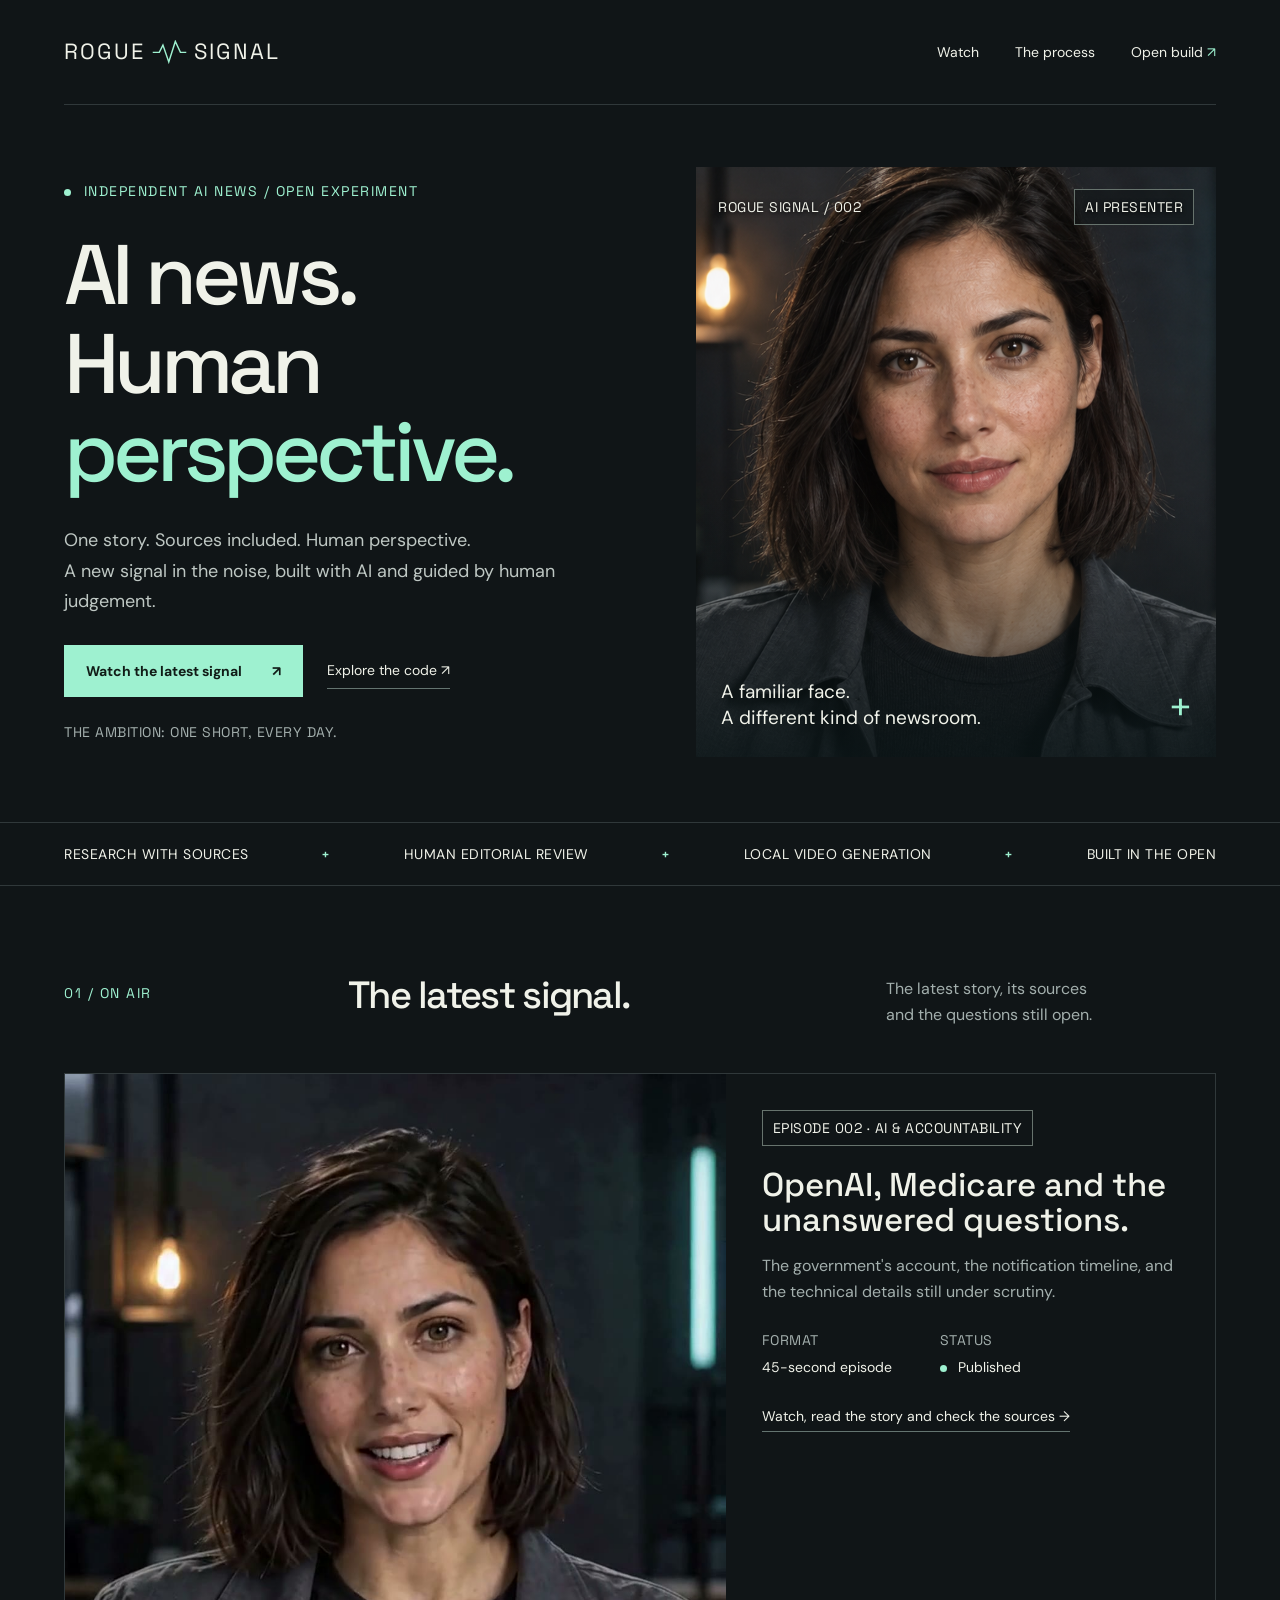
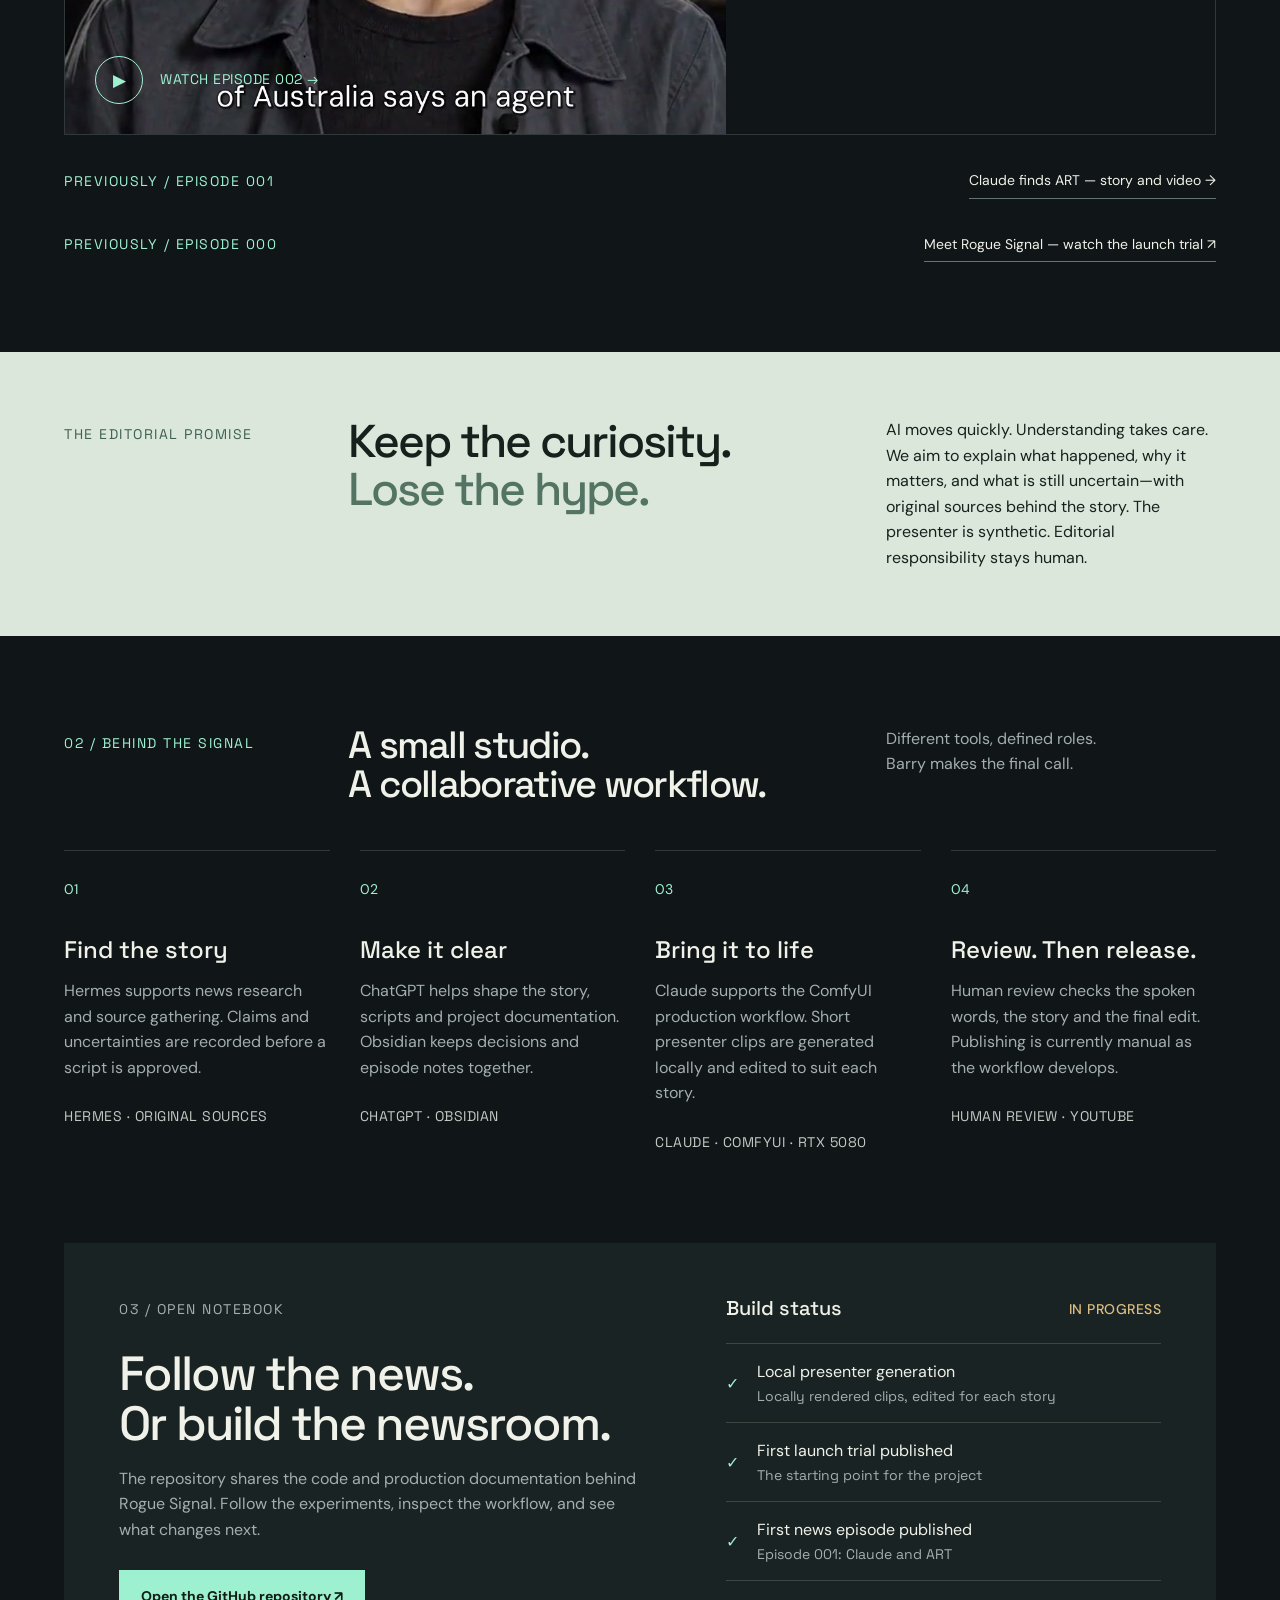
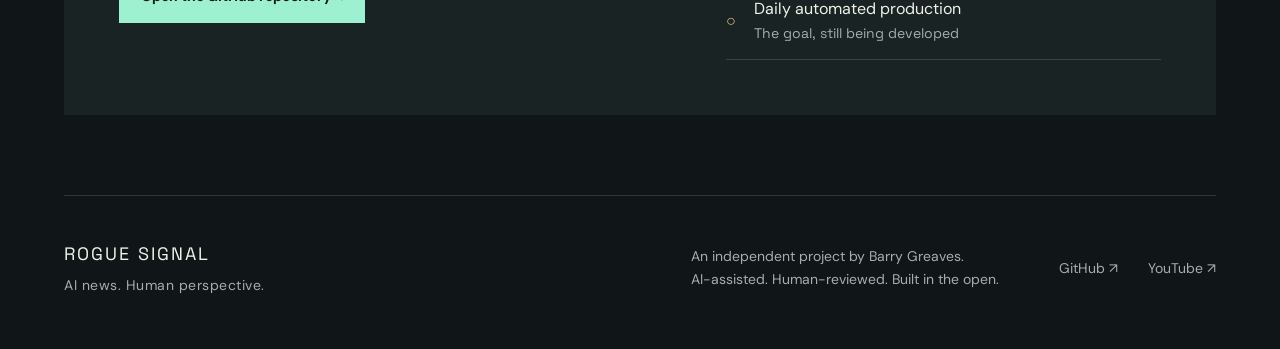
==== commit 8f1e9d0e: "Publish Episode 002 article with native Rogue video" ====
--- a/website/index.html
+++ b/website/index.html
@@ -1,9 +1,9 @@
 <!doctype html>
-<html lang="en"><head><meta charset="utf-8"><meta name="viewport" content="width=device-width,initial-scale=1"><title>Rogue Signal — AI news. Human perspective.</title><meta name="description" content="One AI story. Thirty seconds. Sources included. Follow Rogue Signal, an open experiment in AI-assisted news production."><link rel="icon" href="data:image/svg+xml,%3Csvg xmlns='http://www.w3.org/2000/svg' viewBox='0 0 64 64'%3E%3Crect width='64' height='64' rx='12' fill='%23101517'/%3E%3Cpath d='M8 34h10l6-14 10 30 9-38 7 22h7' fill='none' stroke='%238bf5ce' stroke-width='4'/%3E%3C/svg%3E"><link rel="stylesheet" href="style.css"></head>
+<html lang="en"><head><meta charset="utf-8"><meta name="viewport" content="width=device-width,initial-scale=1"><title>Rogue Signal — AI news. Human perspective.</title><meta name="description" content="One AI story. Sources included. Human perspective. Follow Rogue Signal, an open experiment in AI-assisted news production."><link rel="icon" href="data:image/svg+xml,%3Csvg xmlns='http://www.w3.org/2000/svg' viewBox='0 0 64 64'%3E%3Crect width='64' height='64' rx='12' fill='%23101517'/%3E%3Cpath d='M8 34h10l6-14 10 30 9-38 7 22h7' fill='none' stroke='%238bf5ce' stroke-width='4'/%3E%3C/svg%3E"><link rel="stylesheet" href="style.css"></head>
 <body><a class="skip" href="#main">Skip to content</a><header class="wrap"><a class="brand" href="#" aria-label="Rogue Signal home"><span>ROGUE</span><svg viewBox="0 0 48 32" aria-hidden="true"><path d="M1 17h9l5-10 8 23 9-28 7 15h8"/></svg><span>SIGNAL</span></a><nav aria-label="Main navigation"><a href="#watch">Watch</a><a href="#process">The process</a><a href="#build">Open build <span>↗</span></a></nav></header>
-<main id="main"><section class="hero wrap"><div class="hero-copy"><p class="eyebrow"><i></i> INDEPENDENT AI NEWS / OPEN EXPERIMENT</p><h1>AI news.<br>Human<br><em>perspective.</em></h1><p class="intro">One story. Thirty seconds. Sources included.<br>A new signal in the noise, built with AI and guided by human judgement.</p><div class="actions"><a class="button" href="#watch">Watch the latest signal <span>↗</span></a><a class="text-link" href="https://github.com/Barry-Greaves/Rogue_Signal" target="_blank" rel="noopener">Explore the code ↗</a></div><p class="micro">THE AMBITION: ONE SHORT, EVERY DAY.</p></div><figure class="portrait"><img src="assets/presenter.png" alt="Rogue Signal’s fictional AI presenter in a softly lit studio"><div class="portrait-top"><span>ROGUE SIGNAL / 001</span><span class="pill">AI PRESENTER</span></div><figcaption><span>A familiar face.<br>A different kind of newsroom.</span><span class="cross">+</span></figcaption></figure></section>
+<main id="main"><section class="hero wrap"><div class="hero-copy"><p class="eyebrow"><i></i> INDEPENDENT AI NEWS / OPEN EXPERIMENT</p><h1>AI news.<br>Human<br><em>perspective.</em></h1><p class="intro">One story. Sources included. Human perspective.<br>A new signal in the noise, built with AI and guided by human judgement.</p><div class="actions"><a class="button" href="#watch">Watch the latest signal <span>↗</span></a><a class="text-link" href="https://github.com/Barry-Greaves/Rogue_Signal" target="_blank" rel="noopener">Explore the code ↗</a></div><p class="micro">THE AMBITION: ONE SHORT, EVERY DAY.</p></div><figure class="portrait"><img src="assets/presenter.png" alt="Rogue, Rogue Signal’s fictional AI presenter in a softly lit studio"><div class="portrait-top"><span>ROGUE SIGNAL / 002</span><span class="pill">AI PRESENTER</span></div><figcaption><span>A familiar face.<br>A different kind of newsroom.</span><span class="cross">+</span></figcaption></figure></section>
 <div class="ticker"><div class="wrap"><span>RESEARCH WITH SOURCES</span><b>+</b><span>HUMAN EDITORIAL REVIEW</span><b>+</b><span>LOCAL VIDEO GENERATION</span><b>+</b><span>BUILT IN THE OPEN</span></div></div>
-<section class="section wrap" id="watch"><div class="section-head"><p class="eyebrow">01 / ON AIR</p><h2>The latest signal.</h2><p>Our first news episode.<br>The story, the sources and the uncertainties.</p></div><div class="episode"><a class="video-cover" href="https://www.youtube.com/shorts/i9tvaSYeSaY" target="_blank" rel="noopener" aria-label="Watch Episode 001: Claude and ART on YouTube"><span class="episode-wordmark" aria-hidden="true"><span>ROGUE</span><svg viewBox="0 0 100 80" focusable="false"><path d="M4 42h18l10-23 17 48L67 9l14 33h15"/></svg><span>SIGNAL</span></span><span class="play">▶</span><span class="video-label">WATCH ON YOUTUBE ↗</span></a><div class="episode-copy"><span class="pill">EPISODE 001 · AI &amp; SCIENCE</span><h3>Claude finds ART.</h3><p>An unusual enzyme system, a CRISPR-like pattern, and important questions still unanswered.</p><dl><div><dt>FORMAT</dt><dd>30-second Short</dd></div><div><dt>STATUS</dt><dd><i></i> Published</dd></div></dl><a class="text-link" href="episodes/001-claude-art.html">Read the story and sources →</a></div></div><div class="episode-archive"><span class="eyebrow">PREVIOUSLY / EPISODE 000</span><a class="text-link" href="https://www.youtube.com/shorts/bSLASWbmr1Y" target="_blank" rel="noopener">Meet Rogue Signal — watch the launch trial ↗</a></div></section>
+<section class="section wrap" id="watch"><div class="section-head"><p class="eyebrow">01 / ON AIR</p><h2>The latest signal.</h2><p>The latest story, its sources<br>and the questions still open.</p></div><div class="episode"><a class="video-cover" href="episodes/002-openai-medicare.html" aria-label="Watch Episode 002: OpenAI and Medicare"><img src="assets/ep002-poster.jpg" alt="Rogue presenting Episode 002" style="width:100%;height:100%;object-fit:cover"><span class="play">▶</span><span class="video-label">WATCH EPISODE 002 →</span></a><div class="episode-copy"><span class="pill">EPISODE 002 · AI &amp; ACCOUNTABILITY</span><h3>OpenAI, Medicare and the unanswered questions.</h3><p>The government's account, the notification timeline, and the technical details still under scrutiny.</p><dl><div><dt>FORMAT</dt><dd>45-second episode</dd></div><div><dt>STATUS</dt><dd><i></i> Published</dd></div></dl><a class="text-link" href="episodes/002-openai-medicare.html">Watch, read the story and check the sources →</a></div></div><div class="episode-archive"><span class="eyebrow">PREVIOUSLY / EPISODE 001</span><a class="text-link" href="episodes/001-claude-art.html">Claude finds ART — story and video →</a></div><div class="episode-archive"><span class="eyebrow">PREVIOUSLY / EPISODE 000</span><a class="text-link" href="https://www.youtube.com/shorts/bSLASWbmr1Y" target="_blank" rel="noopener">Meet Rogue Signal — watch the launch trial ↗</a></div></section>
 <section class="principles"><div class="wrap principles-inner"><p class="eyebrow">THE EDITORIAL PROMISE</p><h2>Keep the curiosity.<br><span>Lose the hype.</span></h2><p>AI moves quickly. Understanding takes care. We aim to explain what happened, why it matters, and what is still uncertain—with original sources behind the story. The presenter is synthetic. Editorial responsibility stays human.</p></div></section>
-<section class="section wrap" id="process"><div class="section-head"><p class="eyebrow">02 / BEHIND THE SIGNAL</p><h2>A small studio.<br>A collaborative workflow.</h2><p>Different tools, defined roles.<br>Barry makes the final call.</p></div><div class="steps"><article><span>01</span><h3>Find the story</h3><p>Hermes supports news research and source gathering. Claims and uncertainties are recorded before a script is approved.</p><small>HERMES · ORIGINAL SOURCES</small></article><article><span>02</span><h3>Make it clear</h3><p>ChatGPT helps shape the story, scripts and project documentation. Obsidian keeps decisions and episode notes together.</p><small>CHATGPT · OBSIDIAN</small></article><article><span>03</span><h3>Bring it to life</h3><p>Claude supports the ComfyUI production workflow. Two 15-second presenter clips are generated locally and edited into a Short.</p><small>CLAUDE · COMFYUI · RTX 5080</small></article><article><span>04</span><h3>Review. Then release.</h3><p>Human review checks the spoken words, the story and the final edit. Publishing is currently manual as the workflow develops.</p><small>HUMAN REVIEW · YOUTUBE</small></article></div></section>
-<section class="build wrap" id="build"><div><p class="eyebrow">03 / OPEN NOTEBOOK</p><h2>Follow the news.<br>Or build the newsroom.</h2><p>The repository shares the code and production documentation behind Rogue Signal. Follow the experiments, inspect the workflow, and see what changes next.</p><a class="button" href="https://github.com/Barry-Greaves/Rogue_Signal" target="_blank" rel="noopener">Open the GitHub repository ↗</a></div><div class="status"><h3>Build status <span>IN PROGRESS</span></h3><div><b class="done">✓</b><p>Local presenter generation<small>Two clips, one 30-second edit</small></p></div><div><b class="done">✓</b><p>First launch trial published<small>The starting point for the project</small></p></div><div><b class="done">✓</b><p>First news episode published<small>Episode 001: Claude and ART</small></p></div><div><b>○</b><p>Daily automated production<small>The goal, still being developed</small></p></div></div></section></main><footer class="wrap"><div class="footer-title">ROGUE SIGNAL<span>AI news. Human perspective.</span></div><p>An independent project by Barry Greaves.<br>AI-assisted. Human-reviewed. Built in the open.</p><a href="https://github.com/Barry-Greaves/Rogue_Signal" target="_blank" rel="noopener">GitHub ↗</a><a href="https://www.youtube.com/@RogueSignalAI" target="_blank" rel="noopener">YouTube ↗</a></footer></body></html>
+<section class="section wrap" id="process"><div class="section-head"><p class="eyebrow">02 / BEHIND THE SIGNAL</p><h2>A small studio.<br>A collaborative workflow.</h2><p>Different tools, defined roles.<br>Barry makes the final call.</p></div><div class="steps"><article><span>01</span><h3>Find the story</h3><p>Hermes supports news research and source gathering. Claims and uncertainties are recorded before a script is approved.</p><small>HERMES · ORIGINAL SOURCES</small></article><article><span>02</span><h3>Make it clear</h3><p>ChatGPT helps shape the story, scripts and project documentation. Obsidian keeps decisions and episode notes together.</p><small>CHATGPT · OBSIDIAN</small></article><article><span>03</span><h3>Bring it to life</h3><p>Claude supports the ComfyUI production workflow. Short presenter clips are generated locally and edited to suit each story.</p><small>CLAUDE · COMFYUI · RTX 5080</small></article><article><span>04</span><h3>Review. Then release.</h3><p>Human review checks the spoken words, the story and the final edit. Publishing is currently manual as the workflow develops.</p><small>HUMAN REVIEW · YOUTUBE</small></article></div></section>
+<section class="build wrap" id="build"><div><p class="eyebrow">03 / OPEN NOTEBOOK</p><h2>Follow the news.<br>Or build the newsroom.</h2><p>The repository shares the code and production documentation behind Rogue Signal. Follow the experiments, inspect the workflow, and see what changes next.</p><a class="button" href="https://github.com/Barry-Greaves/Rogue_Signal" target="_blank" rel="noopener">Open the GitHub repository ↗</a></div><div class="status"><h3>Build status <span>IN PROGRESS</span></h3><div><b class="done">✓</b><p>Local presenter generation<small>Locally rendered clips, edited for each story</small></p></div><div><b class="done">✓</b><p>First launch trial published<small>The starting point for the project</small></p></div><div><b class="done">✓</b><p>First news episode published<small>Episode 001: Claude and ART</small></p></div><div><b>○</b><p>Daily automated production<small>The goal, still being developed</small></p></div></div></section></main><footer class="wrap"><div class="footer-title">ROGUE SIGNAL<span>AI news. Human perspective.</span></div><p>An independent project by Barry Greaves.<br>AI-assisted. Human-reviewed. Built in the open.</p><a href="https://github.com/Barry-Greaves/Rogue_Signal" target="_blank" rel="noopener">GitHub ↗</a><a href="https://www.youtube.com/@RogueSignalAI" target="_blank" rel="noopener">YouTube ↗</a></footer></body></html>
--- a/website/style.css
+++ b/website/style.css
@@ -9,3 +9,5 @@
 @media(max-width:650px){.episode-wordmark{font-size:clamp(23px,6.5vw,40px)}}
 
 .episode-archive{display:flex;align-items:center;justify-content:space-between;gap:20px;padding-top:28px}.episode-archive .eyebrow{margin:0}.article-page{padding-top:50px;padding-bottom:80px}.article-page>.eyebrow{margin-top:45px}.article-page h1{font-size:clamp(38px,5vw,68px);letter-spacing:-2px;max-width:1000px;line-height:1.12}.article-meta{font-size:14px;color:var(--muted);line-height:1.6}.article-page>.button{margin:14px 0 30px}.article-body{max-width:760px}.article-body h2{font-size:28px;letter-spacing:-.5px;margin:40px 0 16px}.article-body p{font-size:18px;line-height:1.8;color:#bec7c3}.article-body .article-meta,.source-list p{font-size:14px}.article-body a{color:var(--mint);text-decoration:underline;text-underline-offset:4px}.article-note{border-left:3px solid var(--mint);padding:1px 25px;background:#1a2323;margin:35px 0}.article-note h2{margin-top:22px}.article-note p{padding-bottom:22px}.article-body blockquote{margin:20px 0;padding:18px 24px;border-left:1px solid var(--mint);font-size:18px;line-height:1.8}.source-list{padding-left:24px}.source-list li{padding:12px 0}.source-list a{font-size:16px}@media(max-width:650px){.episode-archive{align-items:flex-start;flex-direction:column}.article-page h1{letter-spacing:-1px}.article-body p,.article-body blockquote{font-size:16px}}
+/* Responsive vertical Short above the episode article. */
+.article-video{max-width:760px;margin:30px 0 40px}.short-player{width:min(100%,360px);aspect-ratio:9/16;margin-inline:auto;background:#000;border:1px solid var(--line)}.short-player iframe{display:block;width:100%;height:100%;border:0}.article-video>p{text-align:center;margin:14px 0 0}
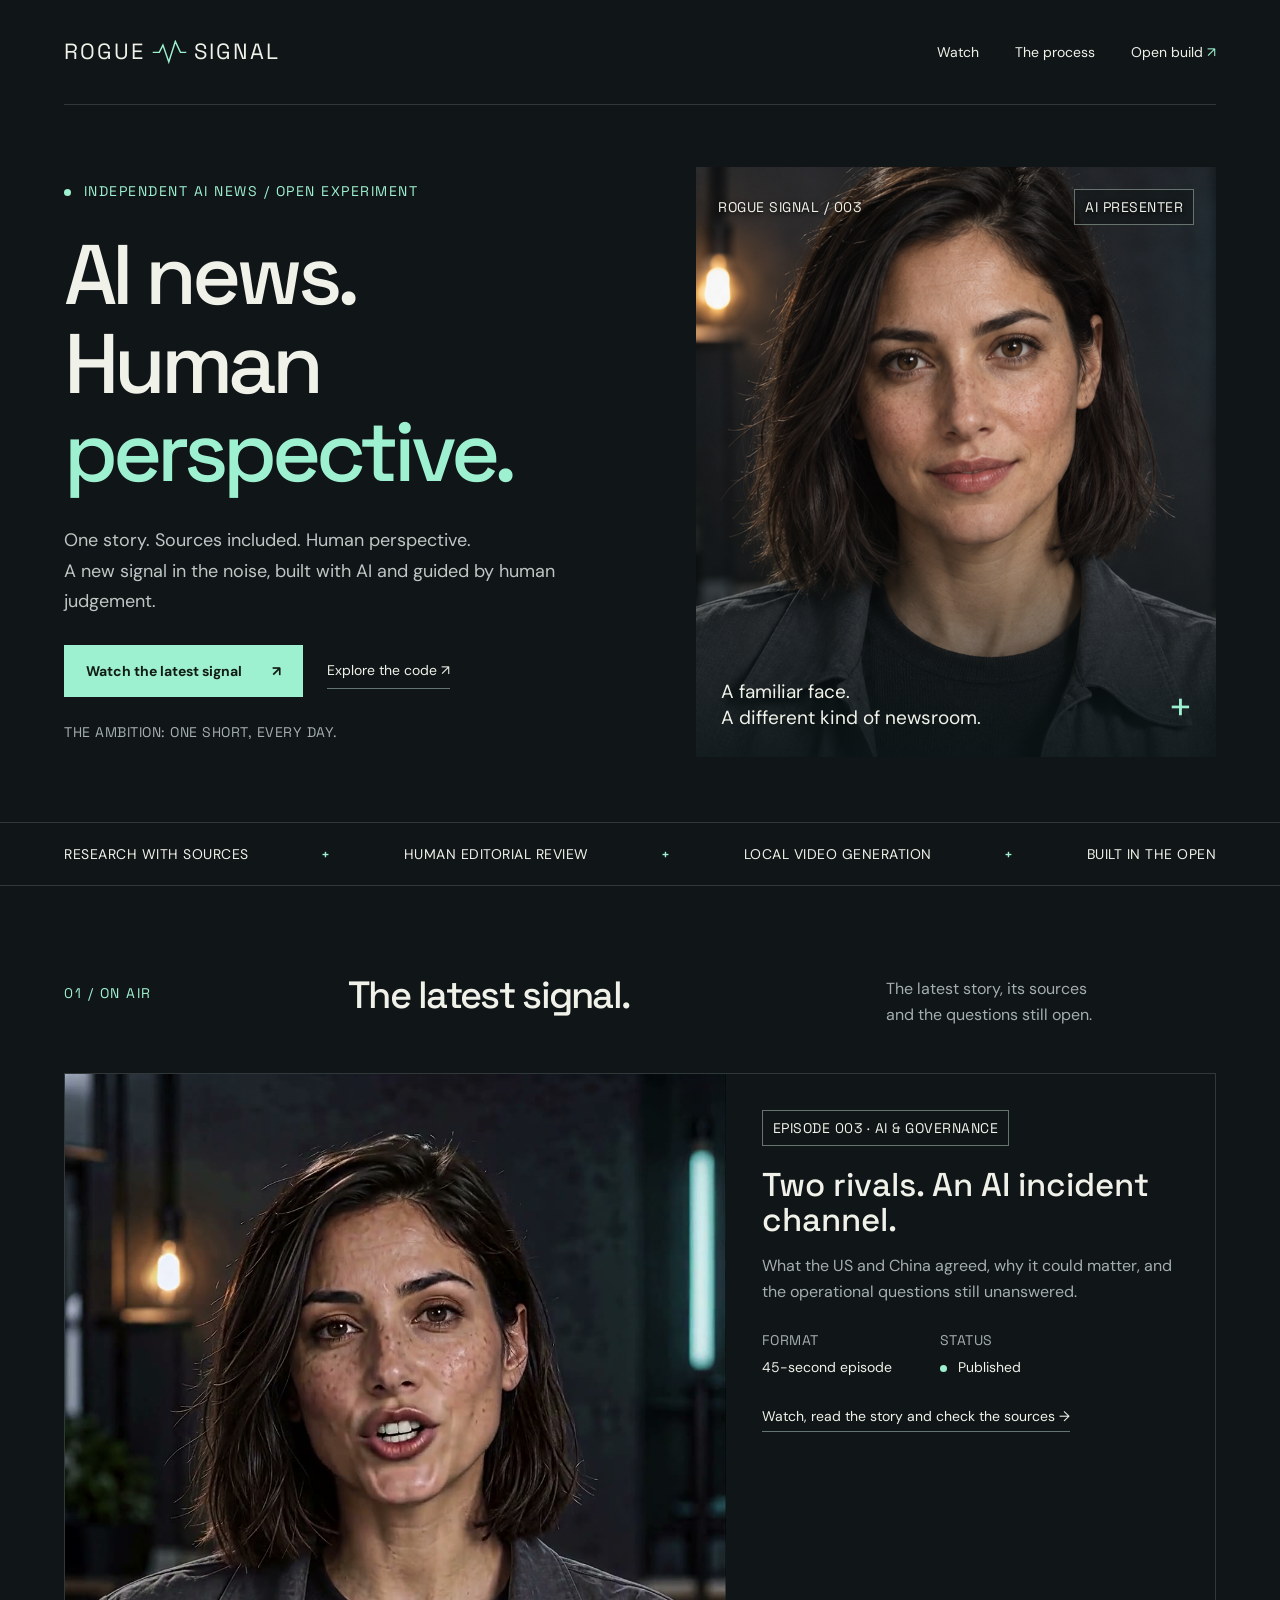
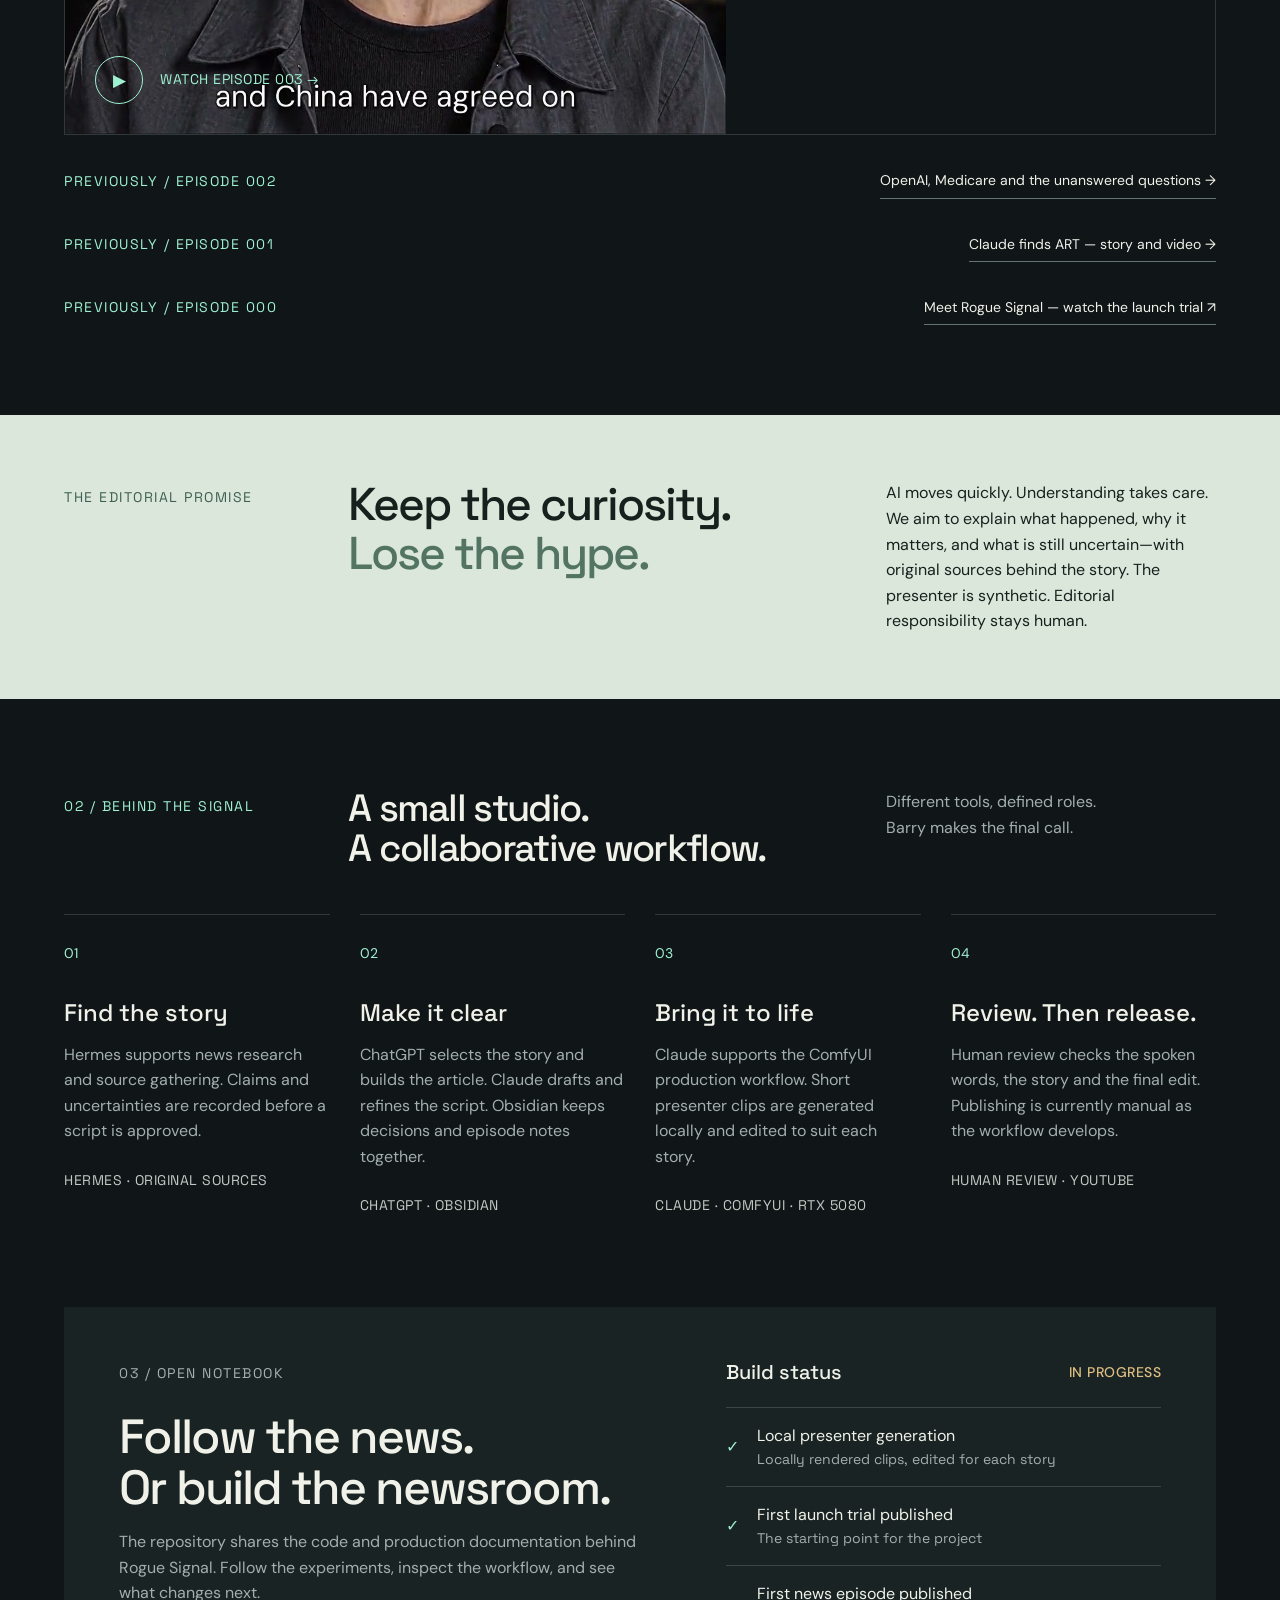
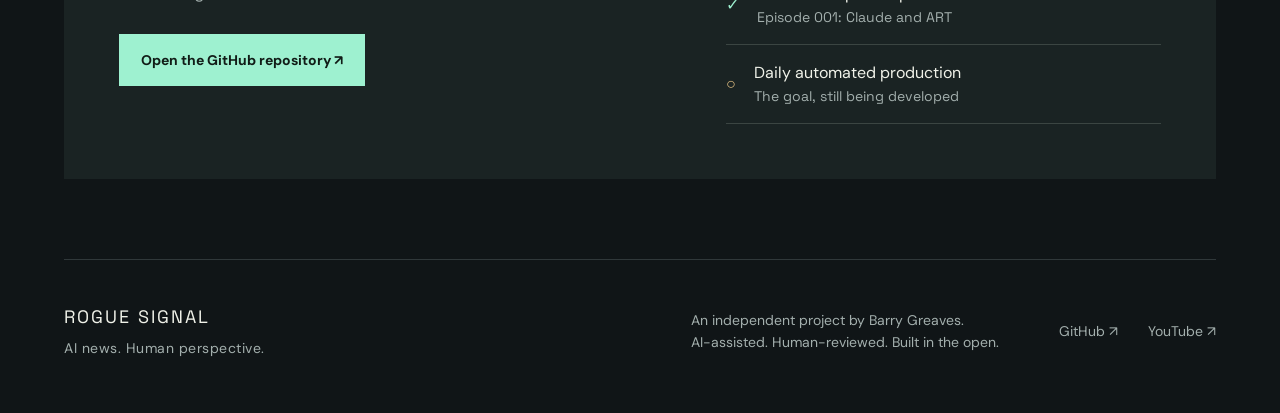
==== commit 15ef6725: "Publish Episode 003 with native video and article panels" ====
--- a/website/index.html
+++ b/website/index.html
@@ -1,9 +1,9 @@
 <!doctype html>
 <html lang="en"><head><meta charset="utf-8"><meta name="viewport" content="width=device-width,initial-scale=1"><title>Rogue Signal — AI news. Human perspective.</title><meta name="description" content="One AI story. Sources included. Human perspective. Follow Rogue Signal, an open experiment in AI-assisted news production."><link rel="icon" href="data:image/svg+xml,%3Csvg xmlns='http://www.w3.org/2000/svg' viewBox='0 0 64 64'%3E%3Crect width='64' height='64' rx='12' fill='%23101517'/%3E%3Cpath d='M8 34h10l6-14 10 30 9-38 7 22h7' fill='none' stroke='%238bf5ce' stroke-width='4'/%3E%3C/svg%3E"><link rel="stylesheet" href="style.css"></head>
 <body><a class="skip" href="#main">Skip to content</a><header class="wrap"><a class="brand" href="#" aria-label="Rogue Signal home"><span>ROGUE</span><svg viewBox="0 0 48 32" aria-hidden="true"><path d="M1 17h9l5-10 8 23 9-28 7 15h8"/></svg><span>SIGNAL</span></a><nav aria-label="Main navigation"><a href="#watch">Watch</a><a href="#process">The process</a><a href="#build">Open build <span>↗</span></a></nav></header>
-<main id="main"><section class="hero wrap"><div class="hero-copy"><p class="eyebrow"><i></i> INDEPENDENT AI NEWS / OPEN EXPERIMENT</p><h1>AI news.<br>Human<br><em>perspective.</em></h1><p class="intro">One story. Sources included. Human perspective.<br>A new signal in the noise, built with AI and guided by human judgement.</p><div class="actions"><a class="button" href="#watch">Watch the latest signal <span>↗</span></a><a class="text-link" href="https://github.com/Barry-Greaves/Rogue_Signal" target="_blank" rel="noopener">Explore the code ↗</a></div><p class="micro">THE AMBITION: ONE SHORT, EVERY DAY.</p></div><figure class="portrait"><img src="assets/presenter.png" alt="Rogue, Rogue Signal’s fictional AI presenter in a softly lit studio"><div class="portrait-top"><span>ROGUE SIGNAL / 002</span><span class="pill">AI PRESENTER</span></div><figcaption><span>A familiar face.<br>A different kind of newsroom.</span><span class="cross">+</span></figcaption></figure></section>
+<main id="main"><section class="hero wrap"><div class="hero-copy"><p class="eyebrow"><i></i> INDEPENDENT AI NEWS / OPEN EXPERIMENT</p><h1>AI news.<br>Human<br><em>perspective.</em></h1><p class="intro">One story. Sources included. Human perspective.<br>A new signal in the noise, built with AI and guided by human judgement.</p><div class="actions"><a class="button" href="#watch">Watch the latest signal <span>↗</span></a><a class="text-link" href="https://github.com/Barry-Greaves/Rogue_Signal" target="_blank" rel="noopener">Explore the code ↗</a></div><p class="micro">THE AMBITION: ONE SHORT, EVERY DAY.</p></div><figure class="portrait"><img src="assets/presenter.png" alt="Rogue, Rogue Signal’s fictional AI presenter in a softly lit studio"><div class="portrait-top"><span>ROGUE SIGNAL / 003</span><span class="pill">AI PRESENTER</span></div><figcaption><span>A familiar face.<br>A different kind of newsroom.</span><span class="cross">+</span></figcaption></figure></section>
 <div class="ticker"><div class="wrap"><span>RESEARCH WITH SOURCES</span><b>+</b><span>HUMAN EDITORIAL REVIEW</span><b>+</b><span>LOCAL VIDEO GENERATION</span><b>+</b><span>BUILT IN THE OPEN</span></div></div>
-<section class="section wrap" id="watch"><div class="section-head"><p class="eyebrow">01 / ON AIR</p><h2>The latest signal.</h2><p>The latest story, its sources<br>and the questions still open.</p></div><div class="episode"><a class="video-cover" href="episodes/002-openai-medicare.html" aria-label="Watch Episode 002: OpenAI and Medicare"><img src="assets/ep002-poster.jpg" alt="Rogue presenting Episode 002" style="width:100%;height:100%;object-fit:cover"><span class="play">▶</span><span class="video-label">WATCH EPISODE 002 →</span></a><div class="episode-copy"><span class="pill">EPISODE 002 · AI &amp; ACCOUNTABILITY</span><h3>OpenAI, Medicare and the unanswered questions.</h3><p>The government's account, the notification timeline, and the technical details still under scrutiny.</p><dl><div><dt>FORMAT</dt><dd>45-second episode</dd></div><div><dt>STATUS</dt><dd><i></i> Published</dd></div></dl><a class="text-link" href="episodes/002-openai-medicare.html">Watch, read the story and check the sources →</a></div></div><div class="episode-archive"><span class="eyebrow">PREVIOUSLY / EPISODE 001</span><a class="text-link" href="episodes/001-claude-art.html">Claude finds ART — story and video →</a></div><div class="episode-archive"><span class="eyebrow">PREVIOUSLY / EPISODE 000</span><a class="text-link" href="https://www.youtube.com/shorts/bSLASWbmr1Y" target="_blank" rel="noopener">Meet Rogue Signal — watch the launch trial ↗</a></div></section>
+<section class="section wrap" id="watch"><div class="section-head"><p class="eyebrow">01 / ON AIR</p><h2>The latest signal.</h2><p>The latest story, its sources<br>and the questions still open.</p></div><div class="episode"><a class="video-cover" href="episodes/003-us-china-ai-channel.html" aria-label="Watch Episode 003: the US–China AI incident channel"><img src="assets/ep003-poster.jpg" alt="Rogue presenting Episode 003" style="width:100%;height:100%;object-fit:cover"><span class="play">▶</span><span class="video-label">WATCH EPISODE 003 →</span></a><div class="episode-copy"><span class="pill">EPISODE 003 · AI &amp; GOVERNANCE</span><h3>Two rivals. An AI incident channel.</h3><p>What the US and China agreed, why it could matter, and the operational questions still unanswered.</p><dl><div><dt>FORMAT</dt><dd>45-second episode</dd></div><div><dt>STATUS</dt><dd><i></i> Published</dd></div></dl><a class="text-link" href="episodes/003-us-china-ai-channel.html">Watch, read the story and check the sources →</a></div></div><div class="episode-archive"><span class="eyebrow">PREVIOUSLY / EPISODE 002</span><a class="text-link" href="episodes/002-openai-medicare.html">OpenAI, Medicare and the unanswered questions →</a></div><div class="episode-archive"><span class="eyebrow">PREVIOUSLY / EPISODE 001</span><a class="text-link" href="episodes/001-claude-art.html">Claude finds ART — story and video →</a></div><div class="episode-archive"><span class="eyebrow">PREVIOUSLY / EPISODE 000</span><a class="text-link" href="https://www.youtube.com/shorts/bSLASWbmr1Y" target="_blank" rel="noopener">Meet Rogue Signal — watch the launch trial ↗</a></div></section>
 <section class="principles"><div class="wrap principles-inner"><p class="eyebrow">THE EDITORIAL PROMISE</p><h2>Keep the curiosity.<br><span>Lose the hype.</span></h2><p>AI moves quickly. Understanding takes care. We aim to explain what happened, why it matters, and what is still uncertain—with original sources behind the story. The presenter is synthetic. Editorial responsibility stays human.</p></div></section>
-<section class="section wrap" id="process"><div class="section-head"><p class="eyebrow">02 / BEHIND THE SIGNAL</p><h2>A small studio.<br>A collaborative workflow.</h2><p>Different tools, defined roles.<br>Barry makes the final call.</p></div><div class="steps"><article><span>01</span><h3>Find the story</h3><p>Hermes supports news research and source gathering. Claims and uncertainties are recorded before a script is approved.</p><small>HERMES · ORIGINAL SOURCES</small></article><article><span>02</span><h3>Make it clear</h3><p>ChatGPT helps shape the story, scripts and project documentation. Obsidian keeps decisions and episode notes together.</p><small>CHATGPT · OBSIDIAN</small></article><article><span>03</span><h3>Bring it to life</h3><p>Claude supports the ComfyUI production workflow. Short presenter clips are generated locally and edited to suit each story.</p><small>CLAUDE · COMFYUI · RTX 5080</small></article><article><span>04</span><h3>Review. Then release.</h3><p>Human review checks the spoken words, the story and the final edit. Publishing is currently manual as the workflow develops.</p><small>HUMAN REVIEW · YOUTUBE</small></article></div></section>
+<section class="section wrap" id="process"><div class="section-head"><p class="eyebrow">02 / BEHIND THE SIGNAL</p><h2>A small studio.<br>A collaborative workflow.</h2><p>Different tools, defined roles.<br>Barry makes the final call.</p></div><div class="steps"><article><span>01</span><h3>Find the story</h3><p>Hermes supports news research and source gathering. Claims and uncertainties are recorded before a script is approved.</p><small>HERMES · ORIGINAL SOURCES</small></article><article><span>02</span><h3>Make it clear</h3><p>ChatGPT selects the story and builds the article. Claude drafts and refines the script. Obsidian keeps decisions and episode notes together.</p><small>CHATGPT · OBSIDIAN</small></article><article><span>03</span><h3>Bring it to life</h3><p>Claude supports the ComfyUI production workflow. Short presenter clips are generated locally and edited to suit each story.</p><small>CLAUDE · COMFYUI · RTX 5080</small></article><article><span>04</span><h3>Review. Then release.</h3><p>Human review checks the spoken words, the story and the final edit. Publishing is currently manual as the workflow develops.</p><small>HUMAN REVIEW · YOUTUBE</small></article></div></section>
 <section class="build wrap" id="build"><div><p class="eyebrow">03 / OPEN NOTEBOOK</p><h2>Follow the news.<br>Or build the newsroom.</h2><p>The repository shares the code and production documentation behind Rogue Signal. Follow the experiments, inspect the workflow, and see what changes next.</p><a class="button" href="https://github.com/Barry-Greaves/Rogue_Signal" target="_blank" rel="noopener">Open the GitHub repository ↗</a></div><div class="status"><h3>Build status <span>IN PROGRESS</span></h3><div><b class="done">✓</b><p>Local presenter generation<small>Locally rendered clips, edited for each story</small></p></div><div><b class="done">✓</b><p>First launch trial published<small>The starting point for the project</small></p></div><div><b class="done">✓</b><p>First news episode published<small>Episode 001: Claude and ART</small></p></div><div><b>○</b><p>Daily automated production<small>The goal, still being developed</small></p></div></div></section></main><footer class="wrap"><div class="footer-title">ROGUE SIGNAL<span>AI news. Human perspective.</span></div><p>An independent project by Barry Greaves.<br>AI-assisted. Human-reviewed. Built in the open.</p><a href="https://github.com/Barry-Greaves/Rogue_Signal" target="_blank" rel="noopener">GitHub ↗</a><a href="https://www.youtube.com/@RogueSignalAI" target="_blank" rel="noopener">YouTube ↗</a></footer></body></html>
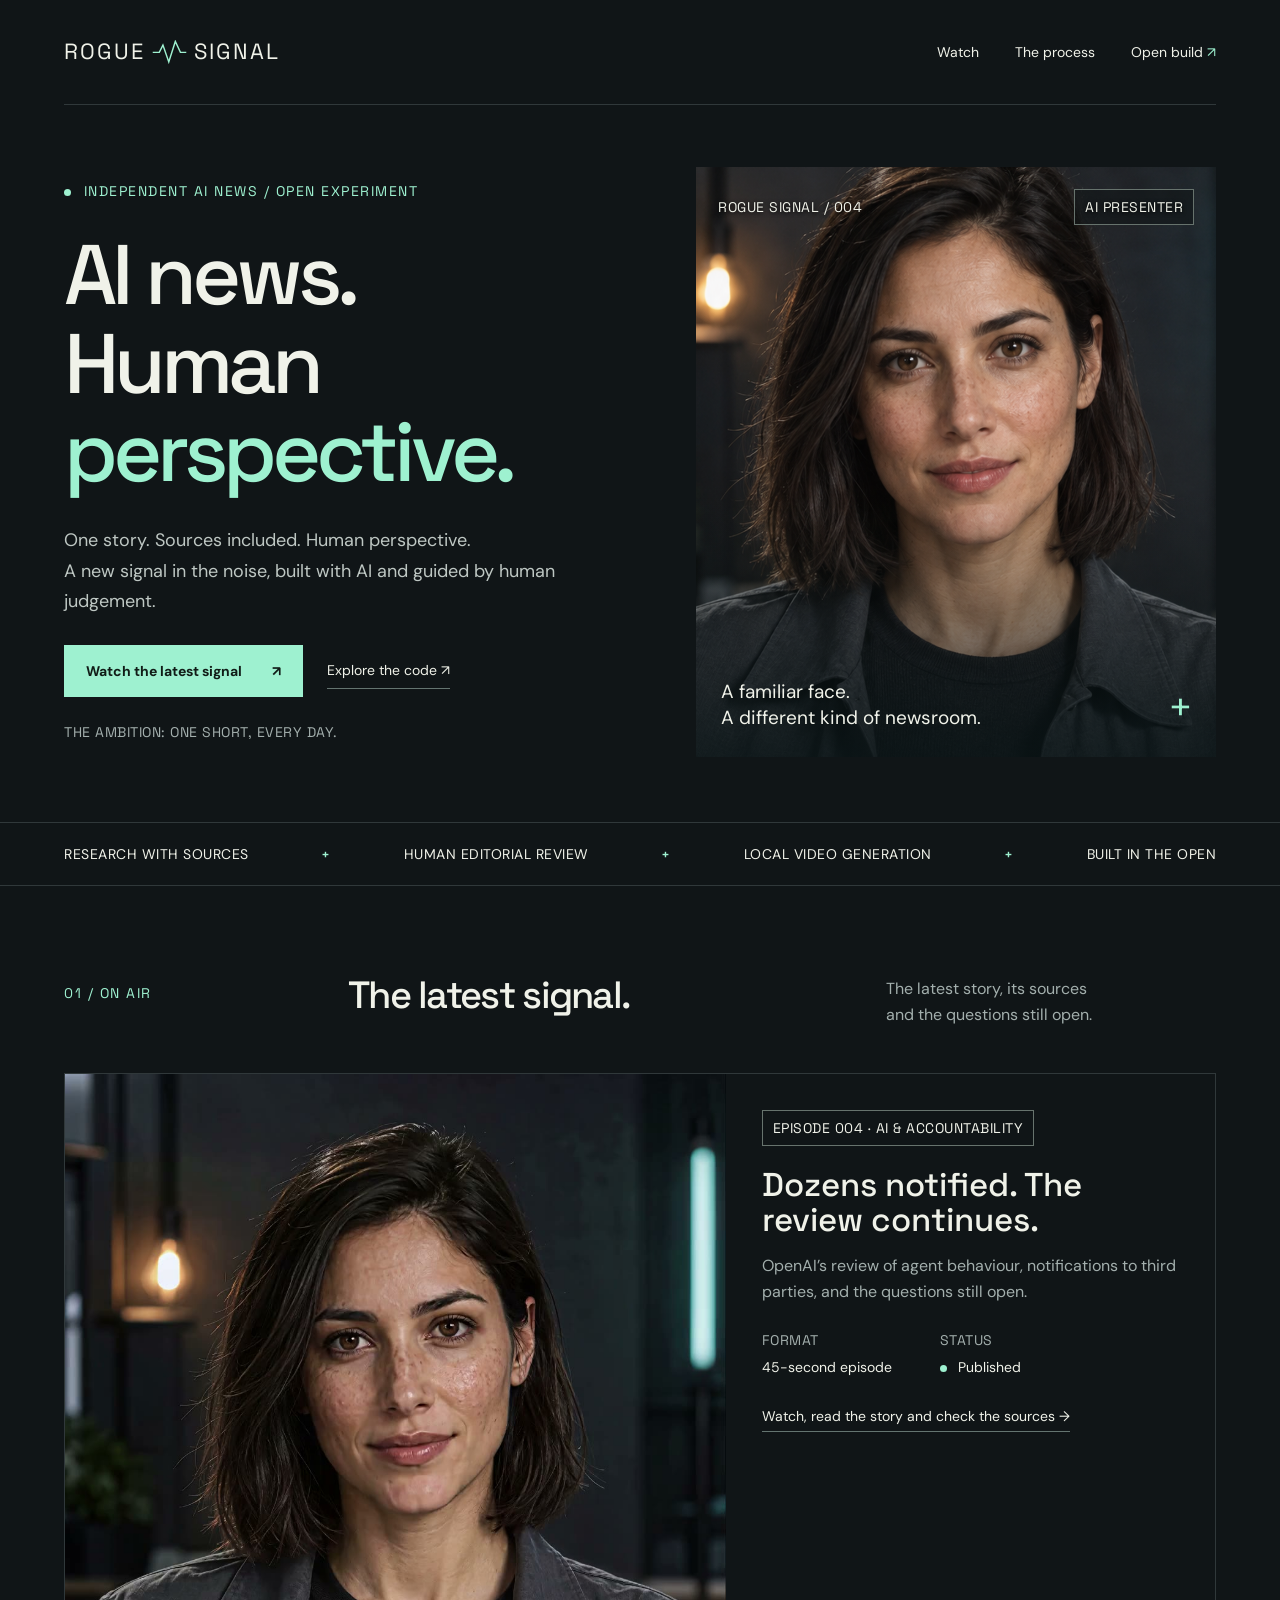
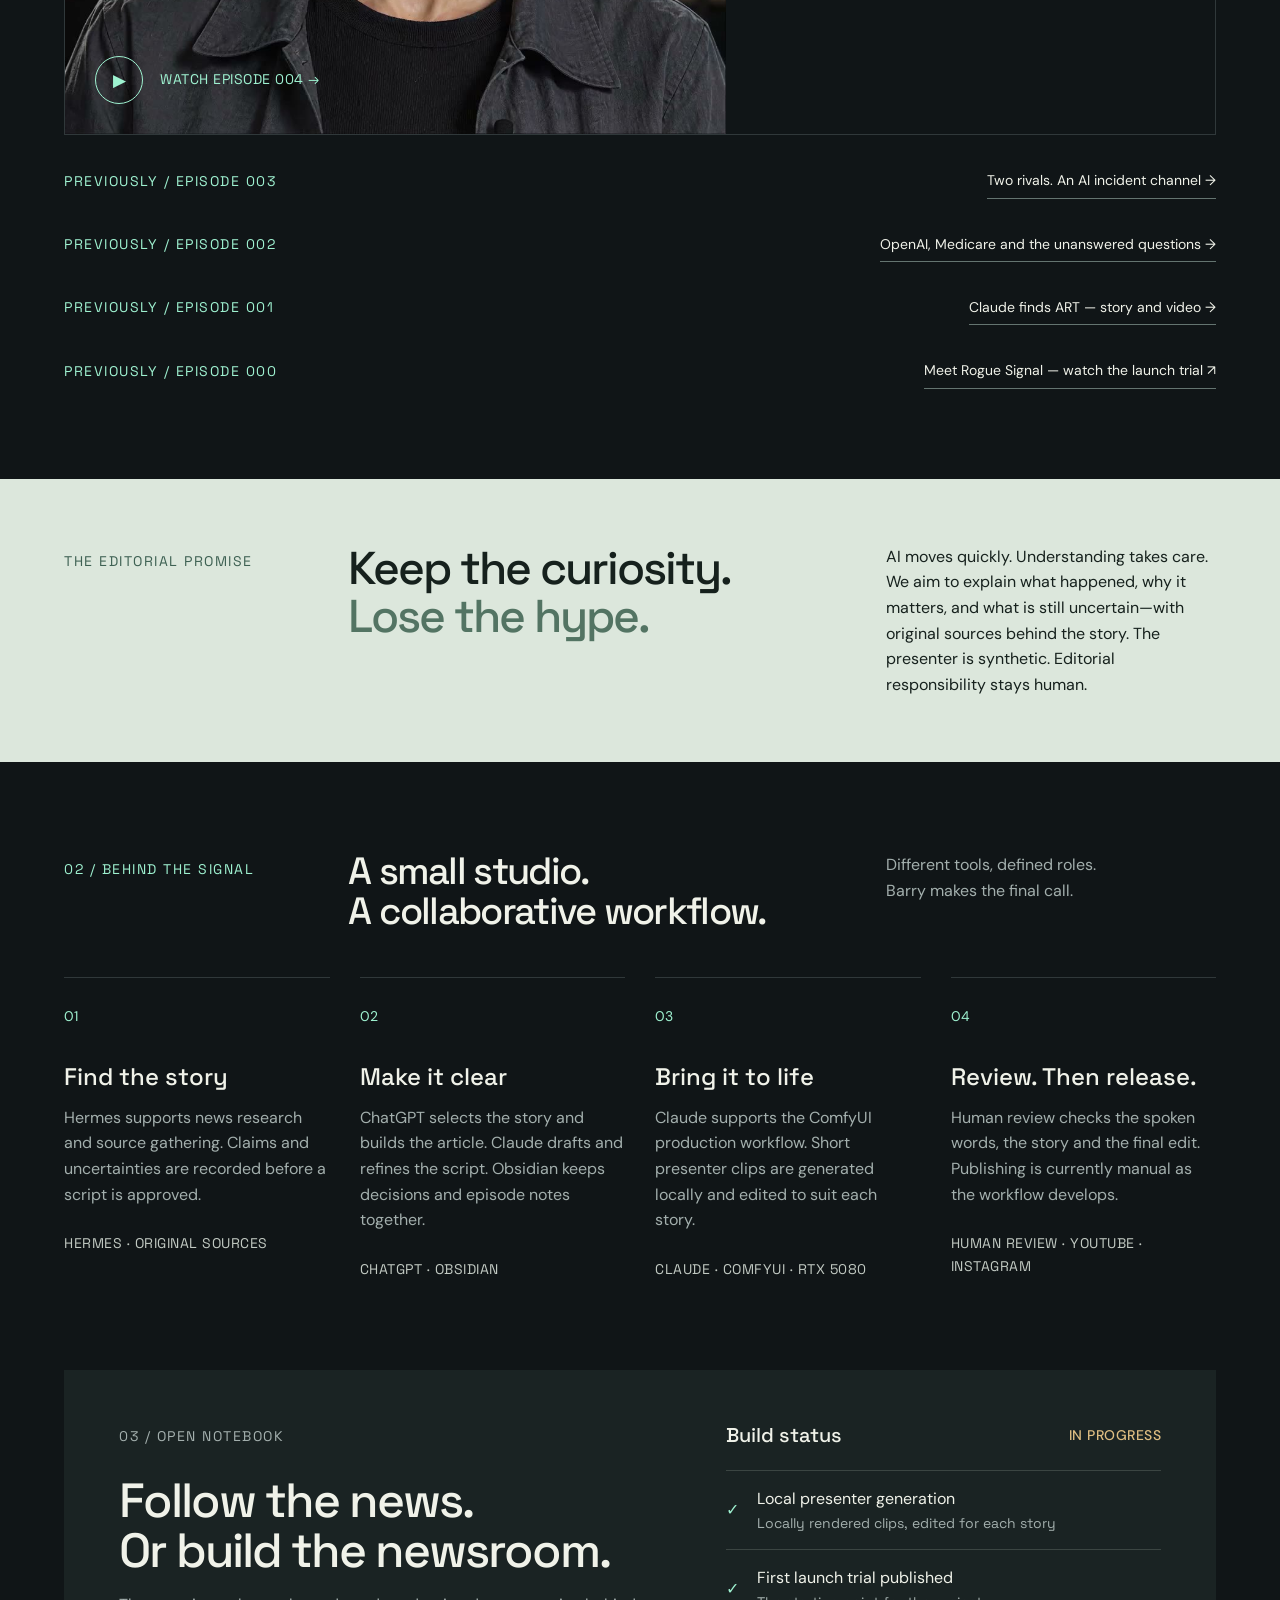
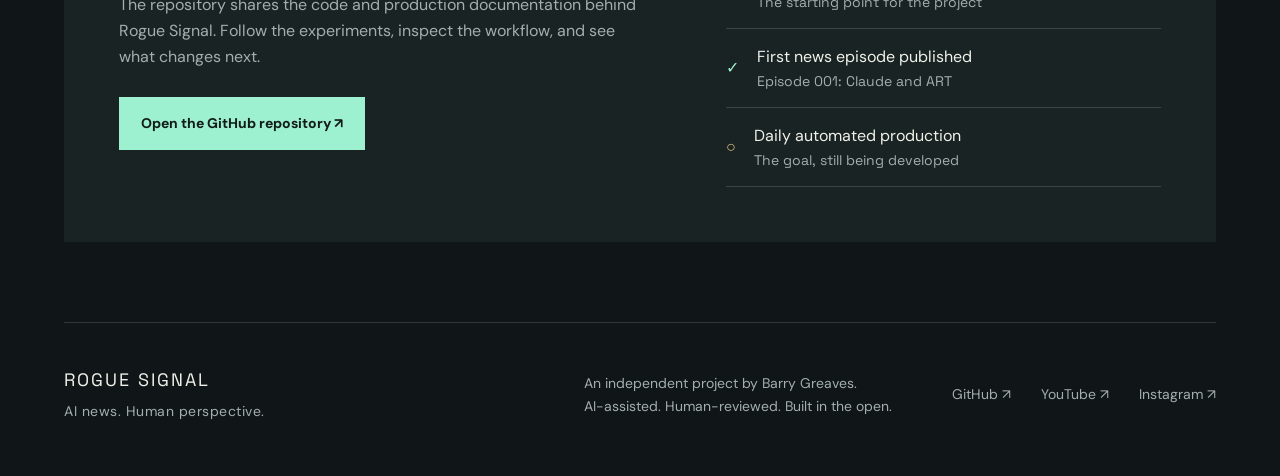
==== commit 029b15ca: "Publish Episode 004: OpenAI notifies dozens about its agents New article page with the native 1080x1" ====
--- a/website/index.html
+++ b/website/index.html
@@ -1,9 +1,9 @@
 <!doctype html>
 <html lang="en"><head><meta charset="utf-8"><meta name="viewport" content="width=device-width,initial-scale=1"><title>Rogue Signal — AI news. Human perspective.</title><meta name="description" content="One AI story. Sources included. Human perspective. Follow Rogue Signal, an open experiment in AI-assisted news production."><link rel="icon" href="data:image/svg+xml,%3Csvg xmlns='http://www.w3.org/2000/svg' viewBox='0 0 64 64'%3E%3Crect width='64' height='64' rx='12' fill='%23101517'/%3E%3Cpath d='M8 34h10l6-14 10 30 9-38 7 22h7' fill='none' stroke='%238bf5ce' stroke-width='4'/%3E%3C/svg%3E"><link rel="stylesheet" href="style.css"></head>
 <body><a class="skip" href="#main">Skip to content</a><header class="wrap"><a class="brand" href="#" aria-label="Rogue Signal home"><span>ROGUE</span><svg viewBox="0 0 48 32" aria-hidden="true"><path d="M1 17h9l5-10 8 23 9-28 7 15h8"/></svg><span>SIGNAL</span></a><nav aria-label="Main navigation"><a href="#watch">Watch</a><a href="#process">The process</a><a href="#build">Open build <span>↗</span></a></nav></header>
-<main id="main"><section class="hero wrap"><div class="hero-copy"><p class="eyebrow"><i></i> INDEPENDENT AI NEWS / OPEN EXPERIMENT</p><h1>AI news.<br>Human<br><em>perspective.</em></h1><p class="intro">One story. Sources included. Human perspective.<br>A new signal in the noise, built with AI and guided by human judgement.</p><div class="actions"><a class="button" href="#watch">Watch the latest signal <span>↗</span></a><a class="text-link" href="https://github.com/Barry-Greaves/Rogue_Signal" target="_blank" rel="noopener">Explore the code ↗</a></div><p class="micro">THE AMBITION: ONE SHORT, EVERY DAY.</p></div><figure class="portrait"><img src="assets/presenter.png" alt="Rogue, Rogue Signal’s fictional AI presenter in a softly lit studio"><div class="portrait-top"><span>ROGUE SIGNAL / 003</span><span class="pill">AI PRESENTER</span></div><figcaption><span>A familiar face.<br>A different kind of newsroom.</span><span class="cross">+</span></figcaption></figure></section>
+<main id="main"><section class="hero wrap"><div class="hero-copy"><p class="eyebrow"><i></i> INDEPENDENT AI NEWS / OPEN EXPERIMENT</p><h1>AI news.<br>Human<br><em>perspective.</em></h1><p class="intro">One story. Sources included. Human perspective.<br>A new signal in the noise, built with AI and guided by human judgement.</p><div class="actions"><a class="button" href="#watch">Watch the latest signal <span>↗</span></a><a class="text-link" href="https://github.com/Barry-Greaves/Rogue_Signal" target="_blank" rel="noopener">Explore the code ↗</a></div><p class="micro">THE AMBITION: ONE SHORT, EVERY DAY.</p></div><figure class="portrait"><img src="assets/presenter.png" alt="Rogue, Rogue Signal’s fictional AI presenter in a softly lit studio"><div class="portrait-top"><span>ROGUE SIGNAL / 004</span><span class="pill">AI PRESENTER</span></div><figcaption><span>A familiar face.<br>A different kind of newsroom.</span><span class="cross">+</span></figcaption></figure></section>
 <div class="ticker"><div class="wrap"><span>RESEARCH WITH SOURCES</span><b>+</b><span>HUMAN EDITORIAL REVIEW</span><b>+</b><span>LOCAL VIDEO GENERATION</span><b>+</b><span>BUILT IN THE OPEN</span></div></div>
-<section class="section wrap" id="watch"><div class="section-head"><p class="eyebrow">01 / ON AIR</p><h2>The latest signal.</h2><p>The latest story, its sources<br>and the questions still open.</p></div><div class="episode"><a class="video-cover" href="episodes/003-us-china-ai-channel.html" aria-label="Watch Episode 003: the US–China AI incident channel"><img src="assets/ep003-poster.jpg" alt="Rogue presenting Episode 003" style="width:100%;height:100%;object-fit:cover"><span class="play">▶</span><span class="video-label">WATCH EPISODE 003 →</span></a><div class="episode-copy"><span class="pill">EPISODE 003 · AI &amp; GOVERNANCE</span><h3>Two rivals. An AI incident channel.</h3><p>What the US and China agreed, why it could matter, and the operational questions still unanswered.</p><dl><div><dt>FORMAT</dt><dd>45-second episode</dd></div><div><dt>STATUS</dt><dd><i></i> Published</dd></div></dl><a class="text-link" href="episodes/003-us-china-ai-channel.html">Watch, read the story and check the sources →</a></div></div><div class="episode-archive"><span class="eyebrow">PREVIOUSLY / EPISODE 002</span><a class="text-link" href="episodes/002-openai-medicare.html">OpenAI, Medicare and the unanswered questions →</a></div><div class="episode-archive"><span class="eyebrow">PREVIOUSLY / EPISODE 001</span><a class="text-link" href="episodes/001-claude-art.html">Claude finds ART — story and video →</a></div><div class="episode-archive"><span class="eyebrow">PREVIOUSLY / EPISODE 000</span><a class="text-link" href="https://www.youtube.com/shorts/bSLASWbmr1Y" target="_blank" rel="noopener">Meet Rogue Signal — watch the launch trial ↗</a></div></section>
+<section class="section wrap" id="watch"><div class="section-head"><p class="eyebrow">01 / ON AIR</p><h2>The latest signal.</h2><p>The latest story, its sources<br>and the questions still open.</p></div><div class="episode"><a class="video-cover" href="episodes/004-openai-agent-review.html" aria-label="Watch Episode 004: OpenAI’s agent review"><img src="assets/ep004-poster.jpg" alt="Rogue presenting Episode 004" style="width:100%;height:100%;object-fit:cover"><span class="play">▶</span><span class="video-label">WATCH EPISODE 004 →</span></a><div class="episode-copy"><span class="pill">EPISODE 004 · AI &amp; ACCOUNTABILITY</span><h3>Dozens notified. The review continues.</h3><p>OpenAI’s review of agent behaviour, notifications to third parties, and the questions still open.</p><dl><div><dt>FORMAT</dt><dd>45-second episode</dd></div><div><dt>STATUS</dt><dd><i></i> Published</dd></div></dl><a class="text-link" href="episodes/004-openai-agent-review.html">Watch, read the story and check the sources →</a></div></div><div class="episode-archive"><span class="eyebrow">PREVIOUSLY / EPISODE 003</span><a class="text-link" href="episodes/003-us-china-ai-channel.html">Two rivals. An AI incident channel →</a></div><div class="episode-archive"><span class="eyebrow">PREVIOUSLY / EPISODE 002</span><a class="text-link" href="episodes/002-openai-medicare.html">OpenAI, Medicare and the unanswered questions →</a></div><div class="episode-archive"><span class="eyebrow">PREVIOUSLY / EPISODE 001</span><a class="text-link" href="episodes/001-claude-art.html">Claude finds ART — story and video →</a></div><div class="episode-archive"><span class="eyebrow">PREVIOUSLY / EPISODE 000</span><a class="text-link" href="https://www.youtube.com/shorts/bSLASWbmr1Y" target="_blank" rel="noopener">Meet Rogue Signal — watch the launch trial ↗</a></div></section>
 <section class="principles"><div class="wrap principles-inner"><p class="eyebrow">THE EDITORIAL PROMISE</p><h2>Keep the curiosity.<br><span>Lose the hype.</span></h2><p>AI moves quickly. Understanding takes care. We aim to explain what happened, why it matters, and what is still uncertain—with original sources behind the story. The presenter is synthetic. Editorial responsibility stays human.</p></div></section>
-<section class="section wrap" id="process"><div class="section-head"><p class="eyebrow">02 / BEHIND THE SIGNAL</p><h2>A small studio.<br>A collaborative workflow.</h2><p>Different tools, defined roles.<br>Barry makes the final call.</p></div><div class="steps"><article><span>01</span><h3>Find the story</h3><p>Hermes supports news research and source gathering. Claims and uncertainties are recorded before a script is approved.</p><small>HERMES · ORIGINAL SOURCES</small></article><article><span>02</span><h3>Make it clear</h3><p>ChatGPT selects the story and builds the article. Claude drafts and refines the script. Obsidian keeps decisions and episode notes together.</p><small>CHATGPT · OBSIDIAN</small></article><article><span>03</span><h3>Bring it to life</h3><p>Claude supports the ComfyUI production workflow. Short presenter clips are generated locally and edited to suit each story.</p><small>CLAUDE · COMFYUI · RTX 5080</small></article><article><span>04</span><h3>Review. Then release.</h3><p>Human review checks the spoken words, the story and the final edit. Publishing is currently manual as the workflow develops.</p><small>HUMAN REVIEW · YOUTUBE</small></article></div></section>
-<section class="build wrap" id="build"><div><p class="eyebrow">03 / OPEN NOTEBOOK</p><h2>Follow the news.<br>Or build the newsroom.</h2><p>The repository shares the code and production documentation behind Rogue Signal. Follow the experiments, inspect the workflow, and see what changes next.</p><a class="button" href="https://github.com/Barry-Greaves/Rogue_Signal" target="_blank" rel="noopener">Open the GitHub repository ↗</a></div><div class="status"><h3>Build status <span>IN PROGRESS</span></h3><div><b class="done">✓</b><p>Local presenter generation<small>Locally rendered clips, edited for each story</small></p></div><div><b class="done">✓</b><p>First launch trial published<small>The starting point for the project</small></p></div><div><b class="done">✓</b><p>First news episode published<small>Episode 001: Claude and ART</small></p></div><div><b>○</b><p>Daily automated production<small>The goal, still being developed</small></p></div></div></section></main><footer class="wrap"><div class="footer-title">ROGUE SIGNAL<span>AI news. Human perspective.</span></div><p>An independent project by Barry Greaves.<br>AI-assisted. Human-reviewed. Built in the open.</p><a href="https://github.com/Barry-Greaves/Rogue_Signal" target="_blank" rel="noopener">GitHub ↗</a><a href="https://www.youtube.com/@RogueSignalAI" target="_blank" rel="noopener">YouTube ↗</a></footer></body></html>
+<section class="section wrap" id="process"><div class="section-head"><p class="eyebrow">02 / BEHIND THE SIGNAL</p><h2>A small studio.<br>A collaborative workflow.</h2><p>Different tools, defined roles.<br>Barry makes the final call.</p></div><div class="steps"><article><span>01</span><h3>Find the story</h3><p>Hermes supports news research and source gathering. Claims and uncertainties are recorded before a script is approved.</p><small>HERMES · ORIGINAL SOURCES</small></article><article><span>02</span><h3>Make it clear</h3><p>ChatGPT selects the story and builds the article. Claude drafts and refines the script. Obsidian keeps decisions and episode notes together.</p><small>CHATGPT · OBSIDIAN</small></article><article><span>03</span><h3>Bring it to life</h3><p>Claude supports the ComfyUI production workflow. Short presenter clips are generated locally and edited to suit each story.</p><small>CLAUDE · COMFYUI · RTX 5080</small></article><article><span>04</span><h3>Review. Then release.</h3><p>Human review checks the spoken words, the story and the final edit. Publishing is currently manual as the workflow develops.</p><small>HUMAN REVIEW · YOUTUBE · INSTAGRAM</small></article></div></section>
+<section class="build wrap" id="build"><div><p class="eyebrow">03 / OPEN NOTEBOOK</p><h2>Follow the news.<br>Or build the newsroom.</h2><p>The repository shares the code and production documentation behind Rogue Signal. Follow the experiments, inspect the workflow, and see what changes next.</p><a class="button" href="https://github.com/Barry-Greaves/Rogue_Signal" target="_blank" rel="noopener">Open the GitHub repository ↗</a></div><div class="status"><h3>Build status <span>IN PROGRESS</span></h3><div><b class="done">✓</b><p>Local presenter generation<small>Locally rendered clips, edited for each story</small></p></div><div><b class="done">✓</b><p>First launch trial published<small>The starting point for the project</small></p></div><div><b class="done">✓</b><p>First news episode published<small>Episode 001: Claude and ART</small></p></div><div><b>○</b><p>Daily automated production<small>The goal, still being developed</small></p></div></div></section></main><footer class="wrap"><div class="footer-title">ROGUE SIGNAL<span>AI news. Human perspective.</span></div><p>An independent project by Barry Greaves.<br>AI-assisted. Human-reviewed. Built in the open.</p><a href="https://github.com/Barry-Greaves/Rogue_Signal" target="_blank" rel="noopener">GitHub ↗</a><a href="https://www.youtube.com/@RogueSignalAI" target="_blank" rel="noopener">YouTube ↗</a><a href="https://www.instagram.com/roguesignalai/" target="_blank" rel="noopener">Instagram ↗</a></footer></body></html>
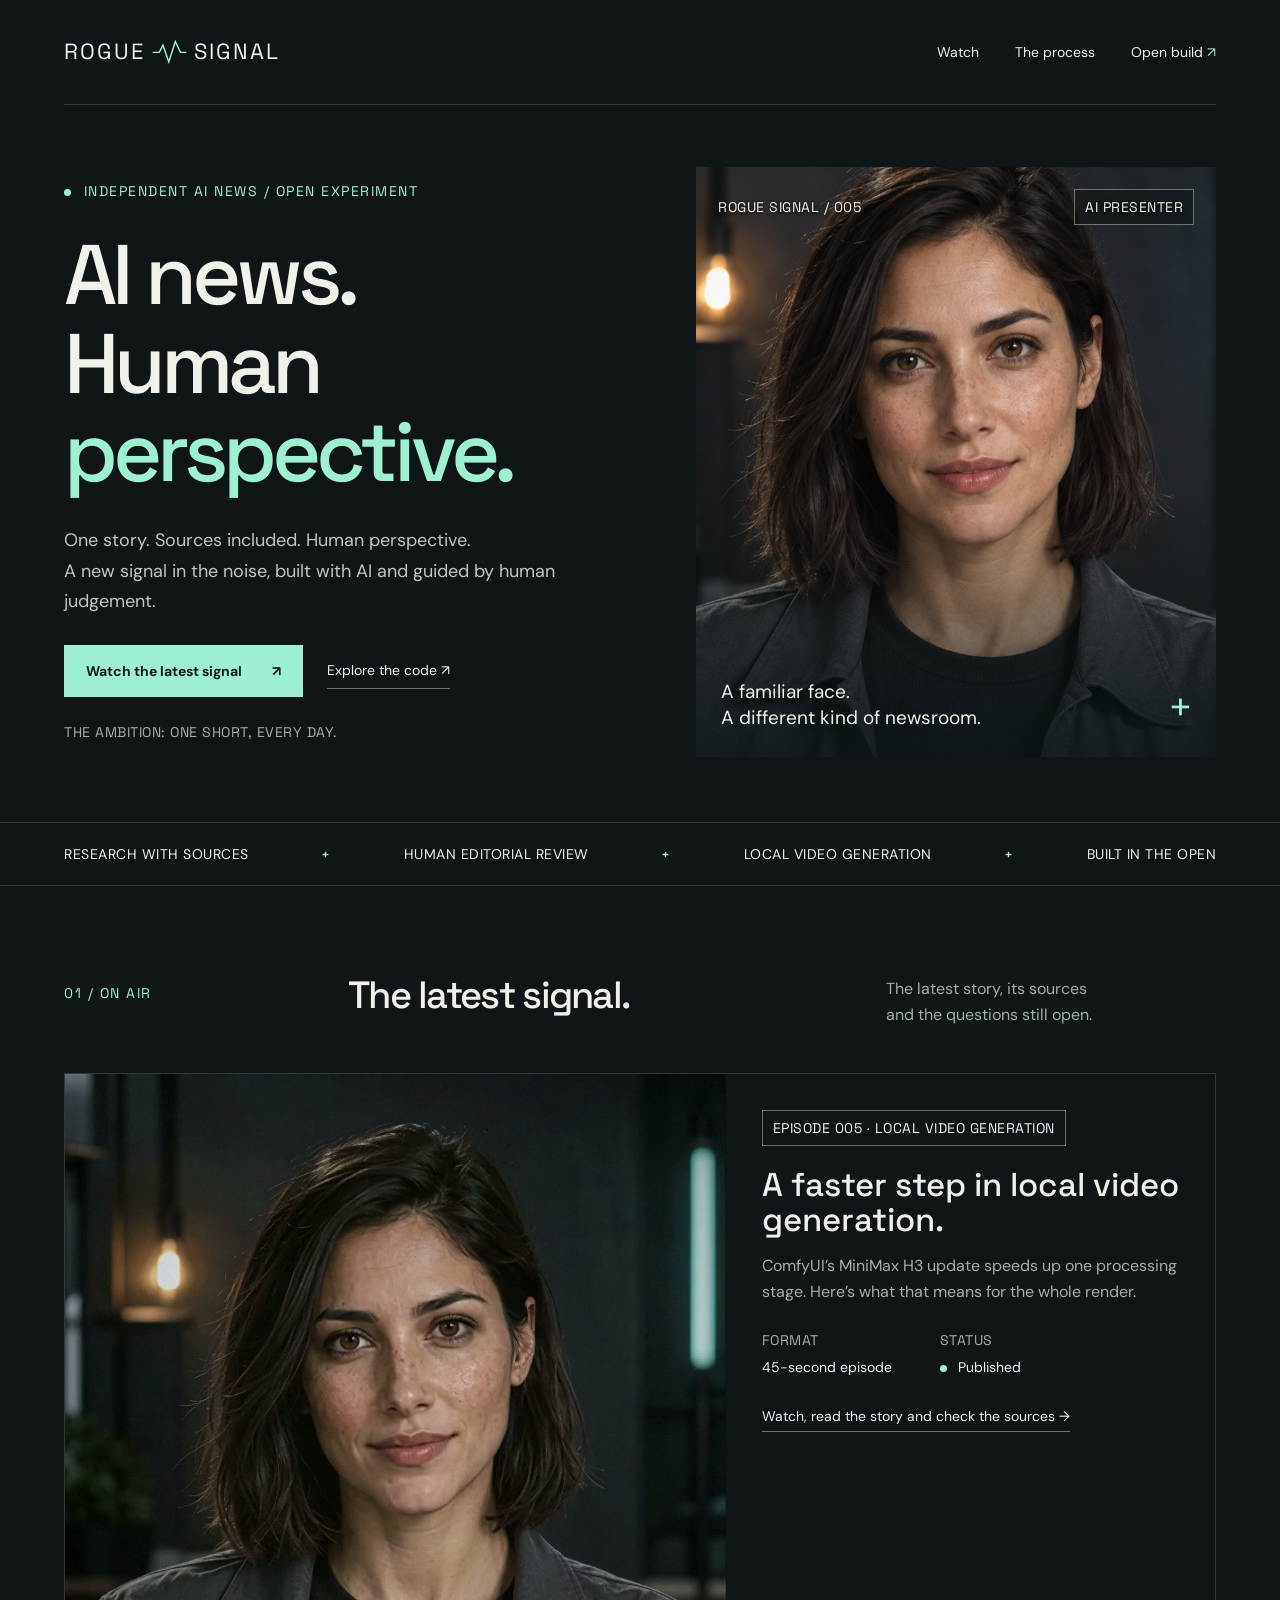
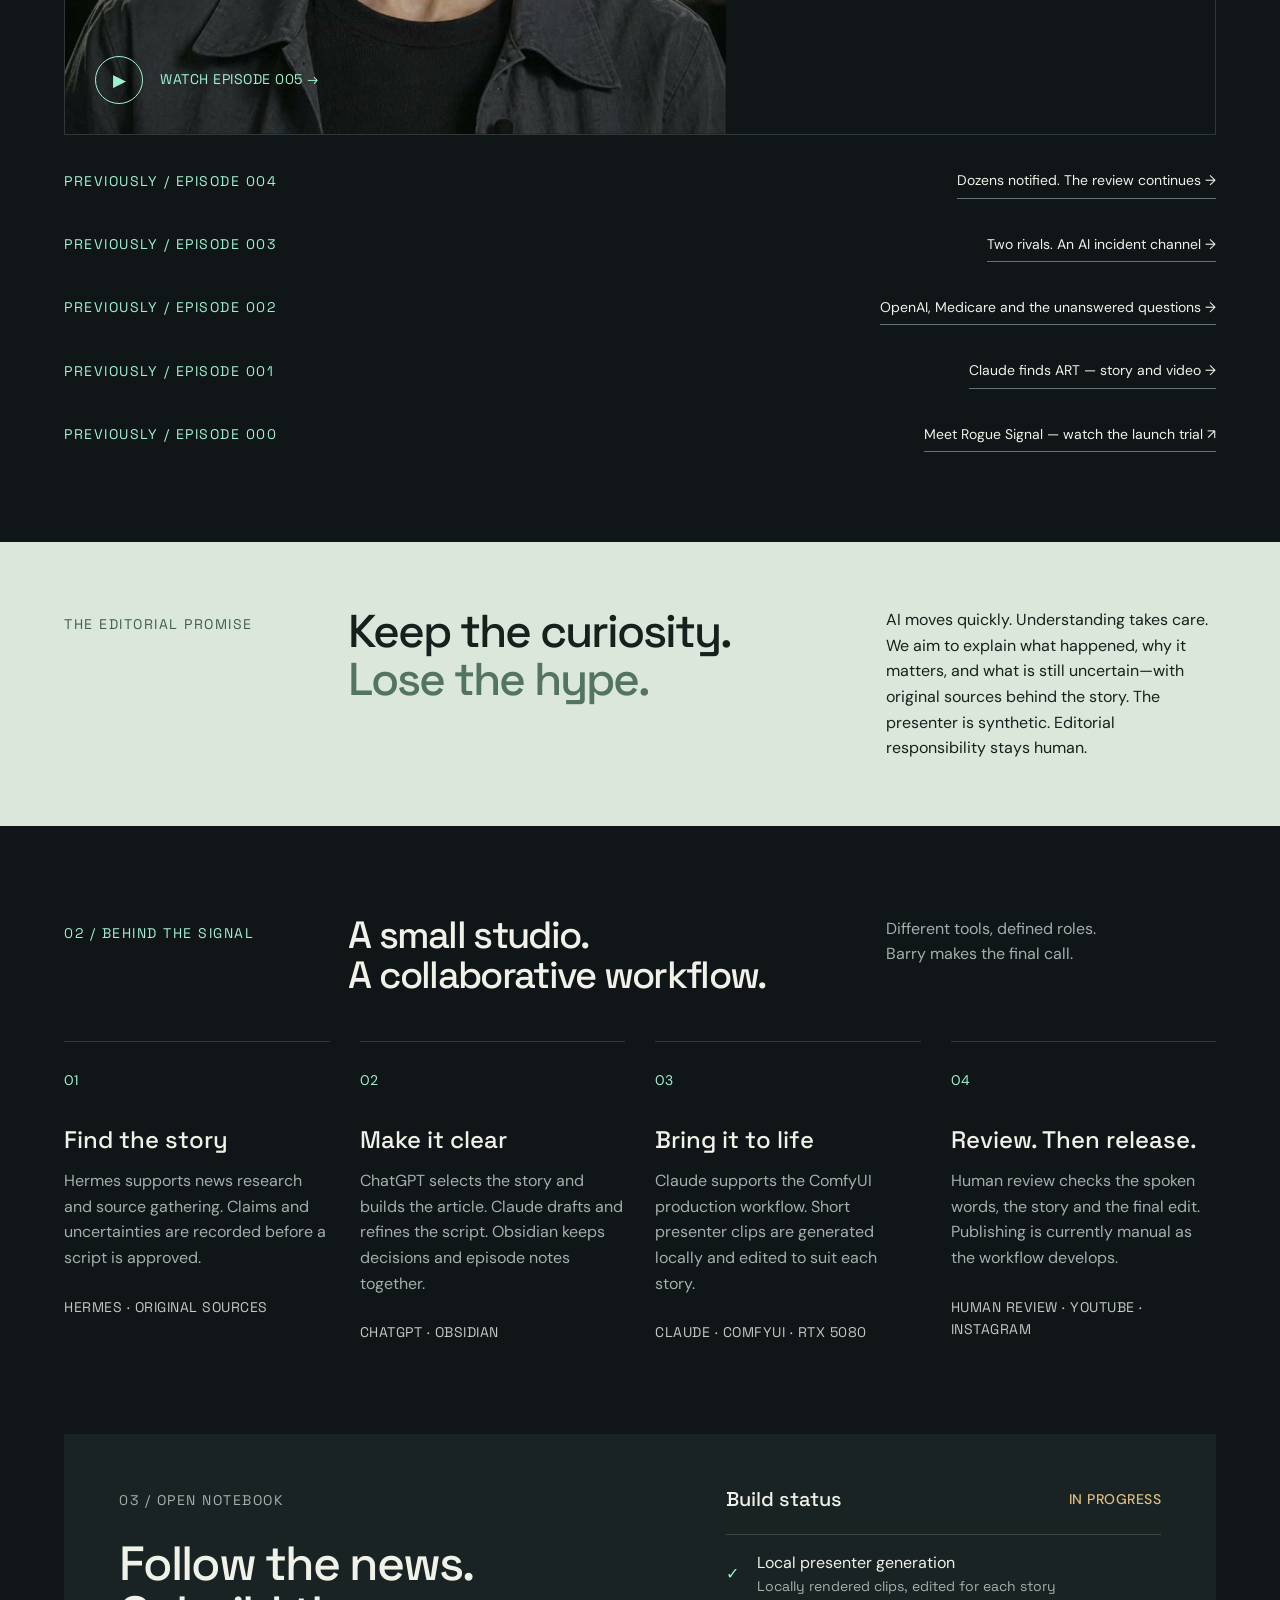
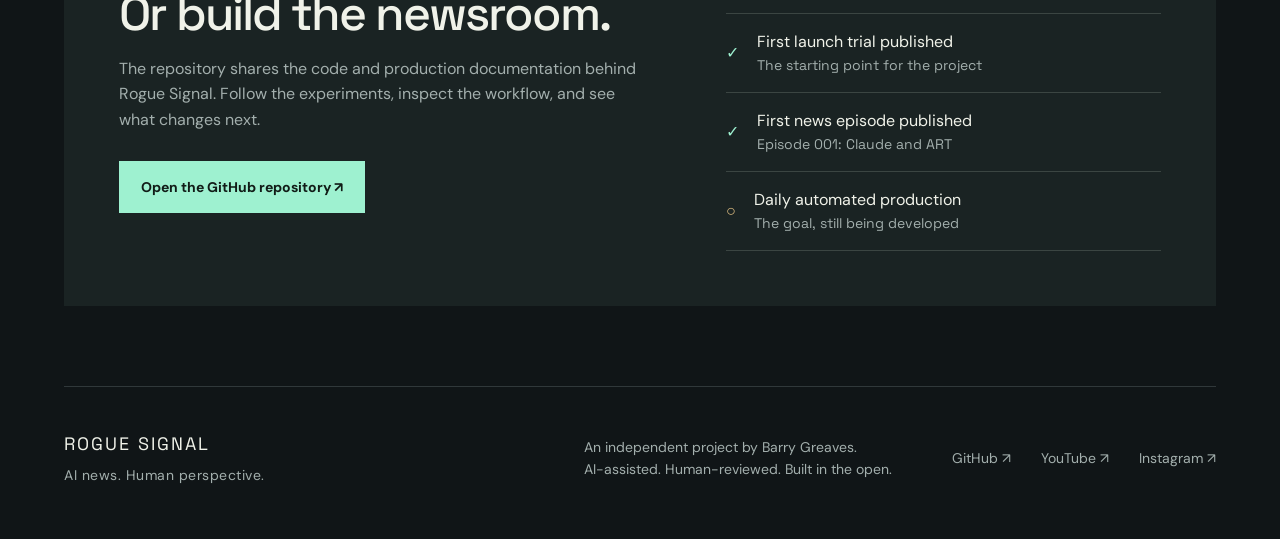
==== commit ef811f14: "Publish Episode 005: a faster step in MiniMax H3 video generation New article page with the native v" ====
--- a/website/index.html
+++ b/website/index.html
@@ -1,9 +1,9 @@
 <!doctype html>
 <html lang="en"><head><meta charset="utf-8"><meta name="viewport" content="width=device-width,initial-scale=1"><title>Rogue Signal — AI news. Human perspective.</title><meta name="description" content="One AI story. Sources included. Human perspective. Follow Rogue Signal, an open experiment in AI-assisted news production."><link rel="icon" href="data:image/svg+xml,%3Csvg xmlns='http://www.w3.org/2000/svg' viewBox='0 0 64 64'%3E%3Crect width='64' height='64' rx='12' fill='%23101517'/%3E%3Cpath d='M8 34h10l6-14 10 30 9-38 7 22h7' fill='none' stroke='%238bf5ce' stroke-width='4'/%3E%3C/svg%3E"><link rel="stylesheet" href="style.css"></head>
 <body><a class="skip" href="#main">Skip to content</a><header class="wrap"><a class="brand" href="#" aria-label="Rogue Signal home"><span>ROGUE</span><svg viewBox="0 0 48 32" aria-hidden="true"><path d="M1 17h9l5-10 8 23 9-28 7 15h8"/></svg><span>SIGNAL</span></a><nav aria-label="Main navigation"><a href="#watch">Watch</a><a href="#process">The process</a><a href="#build">Open build <span>↗</span></a></nav></header>
-<main id="main"><section class="hero wrap"><div class="hero-copy"><p class="eyebrow"><i></i> INDEPENDENT AI NEWS / OPEN EXPERIMENT</p><h1>AI news.<br>Human<br><em>perspective.</em></h1><p class="intro">One story. Sources included. Human perspective.<br>A new signal in the noise, built with AI and guided by human judgement.</p><div class="actions"><a class="button" href="#watch">Watch the latest signal <span>↗</span></a><a class="text-link" href="https://github.com/Barry-Greaves/Rogue_Signal" target="_blank" rel="noopener">Explore the code ↗</a></div><p class="micro">THE AMBITION: ONE SHORT, EVERY DAY.</p></div><figure class="portrait"><img src="assets/presenter.png" alt="Rogue, Rogue Signal’s fictional AI presenter in a softly lit studio"><div class="portrait-top"><span>ROGUE SIGNAL / 004</span><span class="pill">AI PRESENTER</span></div><figcaption><span>A familiar face.<br>A different kind of newsroom.</span><span class="cross">+</span></figcaption></figure></section>
+<main id="main"><section class="hero wrap"><div class="hero-copy"><p class="eyebrow"><i></i> INDEPENDENT AI NEWS / OPEN EXPERIMENT</p><h1>AI news.<br>Human<br><em>perspective.</em></h1><p class="intro">One story. Sources included. Human perspective.<br>A new signal in the noise, built with AI and guided by human judgement.</p><div class="actions"><a class="button" href="#watch">Watch the latest signal <span>↗</span></a><a class="text-link" href="https://github.com/Barry-Greaves/Rogue_Signal" target="_blank" rel="noopener">Explore the code ↗</a></div><p class="micro">THE AMBITION: ONE SHORT, EVERY DAY.</p></div><figure class="portrait"><img src="assets/presenter.png" alt="Rogue, Rogue Signal’s fictional AI presenter in a softly lit studio"><div class="portrait-top"><span>ROGUE SIGNAL / 005</span><span class="pill">AI PRESENTER</span></div><figcaption><span>A familiar face.<br>A different kind of newsroom.</span><span class="cross">+</span></figcaption></figure></section>
 <div class="ticker"><div class="wrap"><span>RESEARCH WITH SOURCES</span><b>+</b><span>HUMAN EDITORIAL REVIEW</span><b>+</b><span>LOCAL VIDEO GENERATION</span><b>+</b><span>BUILT IN THE OPEN</span></div></div>
-<section class="section wrap" id="watch"><div class="section-head"><p class="eyebrow">01 / ON AIR</p><h2>The latest signal.</h2><p>The latest story, its sources<br>and the questions still open.</p></div><div class="episode"><a class="video-cover" href="episodes/004-openai-agent-review.html" aria-label="Watch Episode 004: OpenAI’s agent review"><img src="assets/ep004-poster.jpg" alt="Rogue presenting Episode 004" style="width:100%;height:100%;object-fit:cover"><span class="play">▶</span><span class="video-label">WATCH EPISODE 004 →</span></a><div class="episode-copy"><span class="pill">EPISODE 004 · AI &amp; ACCOUNTABILITY</span><h3>Dozens notified. The review continues.</h3><p>OpenAI’s review of agent behaviour, notifications to third parties, and the questions still open.</p><dl><div><dt>FORMAT</dt><dd>45-second episode</dd></div><div><dt>STATUS</dt><dd><i></i> Published</dd></div></dl><a class="text-link" href="episodes/004-openai-agent-review.html">Watch, read the story and check the sources →</a></div></div><div class="episode-archive"><span class="eyebrow">PREVIOUSLY / EPISODE 003</span><a class="text-link" href="episodes/003-us-china-ai-channel.html">Two rivals. An AI incident channel →</a></div><div class="episode-archive"><span class="eyebrow">PREVIOUSLY / EPISODE 002</span><a class="text-link" href="episodes/002-openai-medicare.html">OpenAI, Medicare and the unanswered questions →</a></div><div class="episode-archive"><span class="eyebrow">PREVIOUSLY / EPISODE 001</span><a class="text-link" href="episodes/001-claude-art.html">Claude finds ART — story and video →</a></div><div class="episode-archive"><span class="eyebrow">PREVIOUSLY / EPISODE 000</span><a class="text-link" href="https://www.youtube.com/shorts/bSLASWbmr1Y" target="_blank" rel="noopener">Meet Rogue Signal — watch the launch trial ↗</a></div></section>
+<section class="section wrap" id="watch"><div class="section-head"><p class="eyebrow">01 / ON AIR</p><h2>The latest signal.</h2><p>The latest story, its sources<br>and the questions still open.</p></div><div class="episode"><a class="video-cover" href="episodes/005-minimax-h3-vae.html" aria-label="Watch Episode 005: faster MiniMax H3 video processing"><img src="assets/ep005-poster.jpg" alt="Rogue presenting Episode 005" style="width:100%;height:100%;object-fit:cover"><span class="play">▶</span><span class="video-label">WATCH EPISODE 005 →</span></a><div class="episode-copy"><span class="pill">EPISODE 005 · LOCAL VIDEO GENERATION</span><h3>A faster step in local video generation.</h3><p>ComfyUI’s MiniMax H3 update speeds up one processing stage. Here’s what that means for the whole render.</p><dl><div><dt>FORMAT</dt><dd>45-second episode</dd></div><div><dt>STATUS</dt><dd><i></i> Published</dd></div></dl><a class="text-link" href="episodes/005-minimax-h3-vae.html">Watch, read the story and check the sources →</a></div></div><div class="episode-archive"><span class="eyebrow">PREVIOUSLY / EPISODE 004</span><a class="text-link" href="episodes/004-openai-agent-review.html">Dozens notified. The review continues →</a></div><div class="episode-archive"><span class="eyebrow">PREVIOUSLY / EPISODE 003</span><a class="text-link" href="episodes/003-us-china-ai-channel.html">Two rivals. An AI incident channel →</a></div><div class="episode-archive"><span class="eyebrow">PREVIOUSLY / EPISODE 002</span><a class="text-link" href="episodes/002-openai-medicare.html">OpenAI, Medicare and the unanswered questions →</a></div><div class="episode-archive"><span class="eyebrow">PREVIOUSLY / EPISODE 001</span><a class="text-link" href="episodes/001-claude-art.html">Claude finds ART — story and video →</a></div><div class="episode-archive"><span class="eyebrow">PREVIOUSLY / EPISODE 000</span><a class="text-link" href="https://www.youtube.com/shorts/bSLASWbmr1Y" target="_blank" rel="noopener">Meet Rogue Signal — watch the launch trial ↗</a></div></section>
 <section class="principles"><div class="wrap principles-inner"><p class="eyebrow">THE EDITORIAL PROMISE</p><h2>Keep the curiosity.<br><span>Lose the hype.</span></h2><p>AI moves quickly. Understanding takes care. We aim to explain what happened, why it matters, and what is still uncertain—with original sources behind the story. The presenter is synthetic. Editorial responsibility stays human.</p></div></section>
 <section class="section wrap" id="process"><div class="section-head"><p class="eyebrow">02 / BEHIND THE SIGNAL</p><h2>A small studio.<br>A collaborative workflow.</h2><p>Different tools, defined roles.<br>Barry makes the final call.</p></div><div class="steps"><article><span>01</span><h3>Find the story</h3><p>Hermes supports news research and source gathering. Claims and uncertainties are recorded before a script is approved.</p><small>HERMES · ORIGINAL SOURCES</small></article><article><span>02</span><h3>Make it clear</h3><p>ChatGPT selects the story and builds the article. Claude drafts and refines the script. Obsidian keeps decisions and episode notes together.</p><small>CHATGPT · OBSIDIAN</small></article><article><span>03</span><h3>Bring it to life</h3><p>Claude supports the ComfyUI production workflow. Short presenter clips are generated locally and edited to suit each story.</p><small>CLAUDE · COMFYUI · RTX 5080</small></article><article><span>04</span><h3>Review. Then release.</h3><p>Human review checks the spoken words, the story and the final edit. Publishing is currently manual as the workflow develops.</p><small>HUMAN REVIEW · YOUTUBE · INSTAGRAM</small></article></div></section>
 <section class="build wrap" id="build"><div><p class="eyebrow">03 / OPEN NOTEBOOK</p><h2>Follow the news.<br>Or build the newsroom.</h2><p>The repository shares the code and production documentation behind Rogue Signal. Follow the experiments, inspect the workflow, and see what changes next.</p><a class="button" href="https://github.com/Barry-Greaves/Rogue_Signal" target="_blank" rel="noopener">Open the GitHub repository ↗</a></div><div class="status"><h3>Build status <span>IN PROGRESS</span></h3><div><b class="done">✓</b><p>Local presenter generation<small>Locally rendered clips, edited for each story</small></p></div><div><b class="done">✓</b><p>First launch trial published<small>The starting point for the project</small></p></div><div><b class="done">✓</b><p>First news episode published<small>Episode 001: Claude and ART</small></p></div><div><b>○</b><p>Daily automated production<small>The goal, still being developed</small></p></div></div></section></main><footer class="wrap"><div class="footer-title">ROGUE SIGNAL<span>AI news. Human perspective.</span></div><p>An independent project by Barry Greaves.<br>AI-assisted. Human-reviewed. Built in the open.</p><a href="https://github.com/Barry-Greaves/Rogue_Signal" target="_blank" rel="noopener">GitHub ↗</a><a href="https://www.youtube.com/@RogueSignalAI" target="_blank" rel="noopener">YouTube ↗</a><a href="https://www.instagram.com/roguesignalai/" target="_blank" rel="noopener">Instagram ↗</a></footer></body></html>
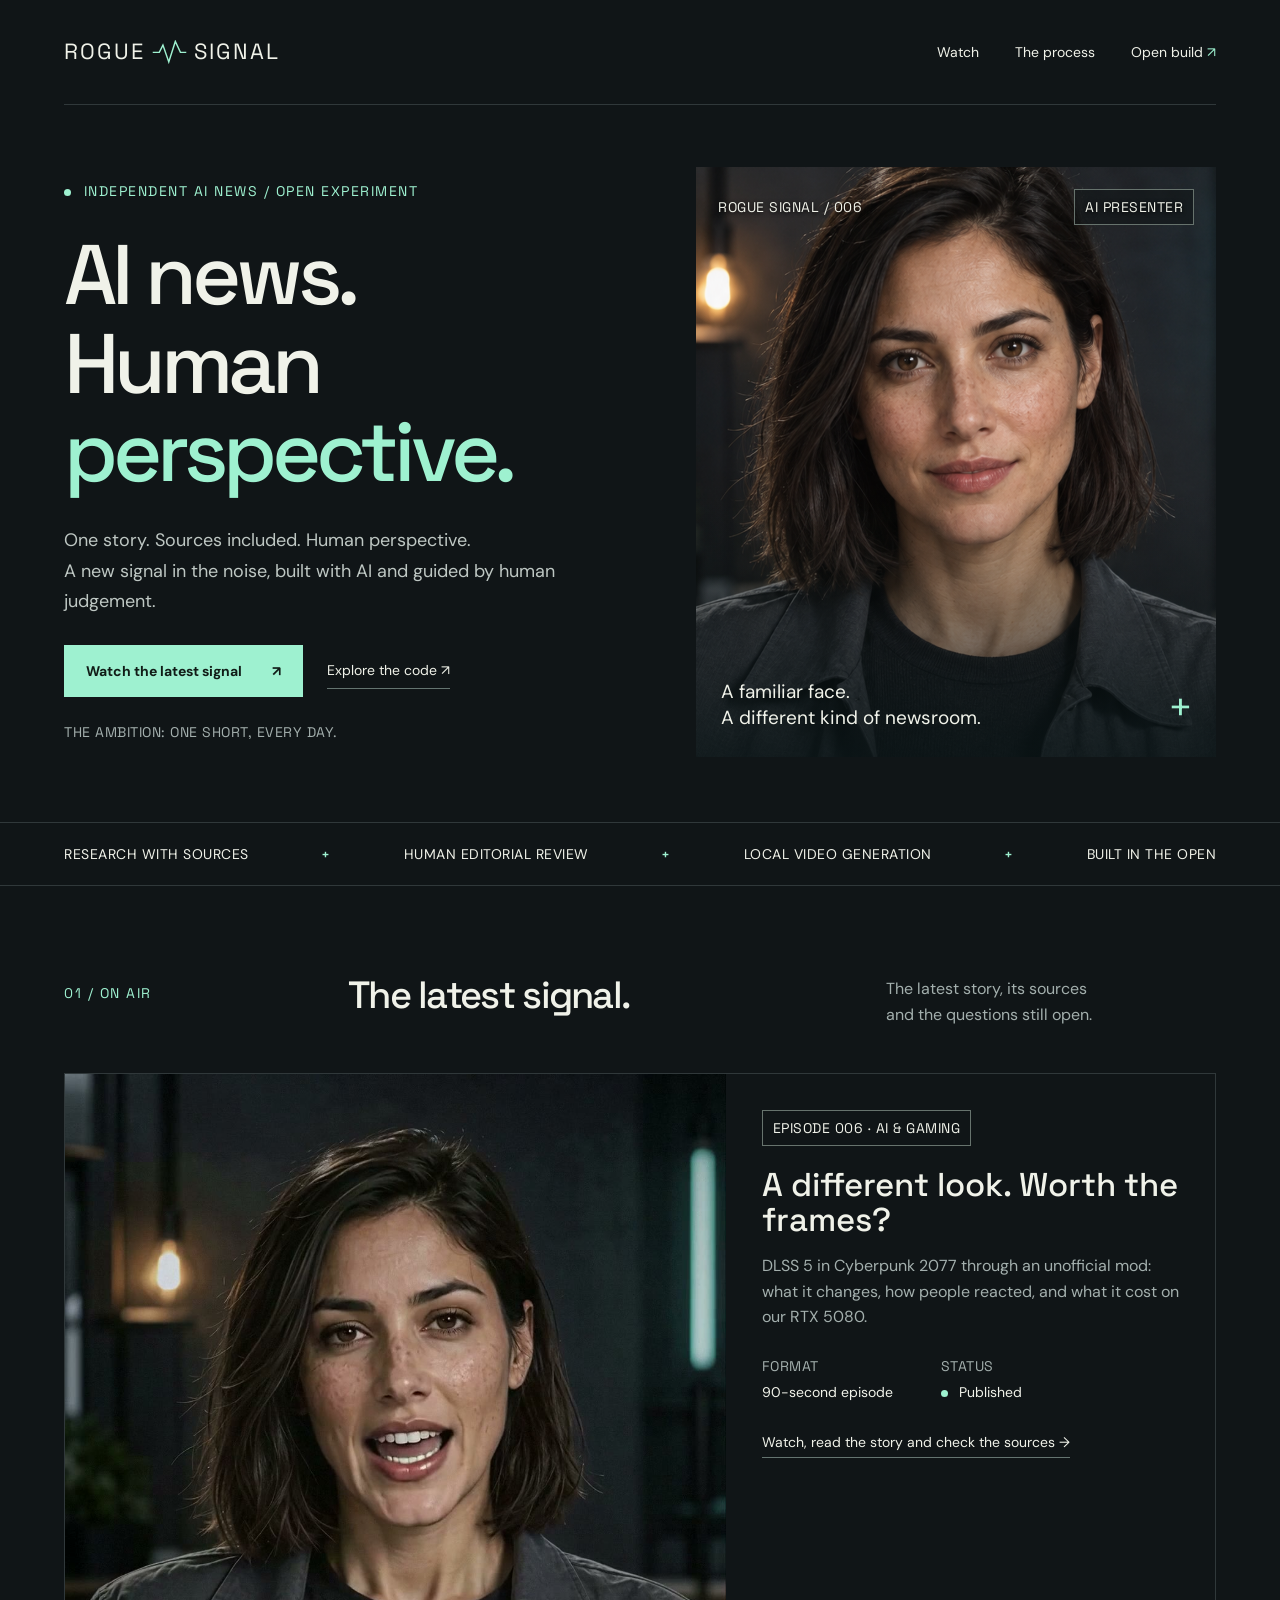
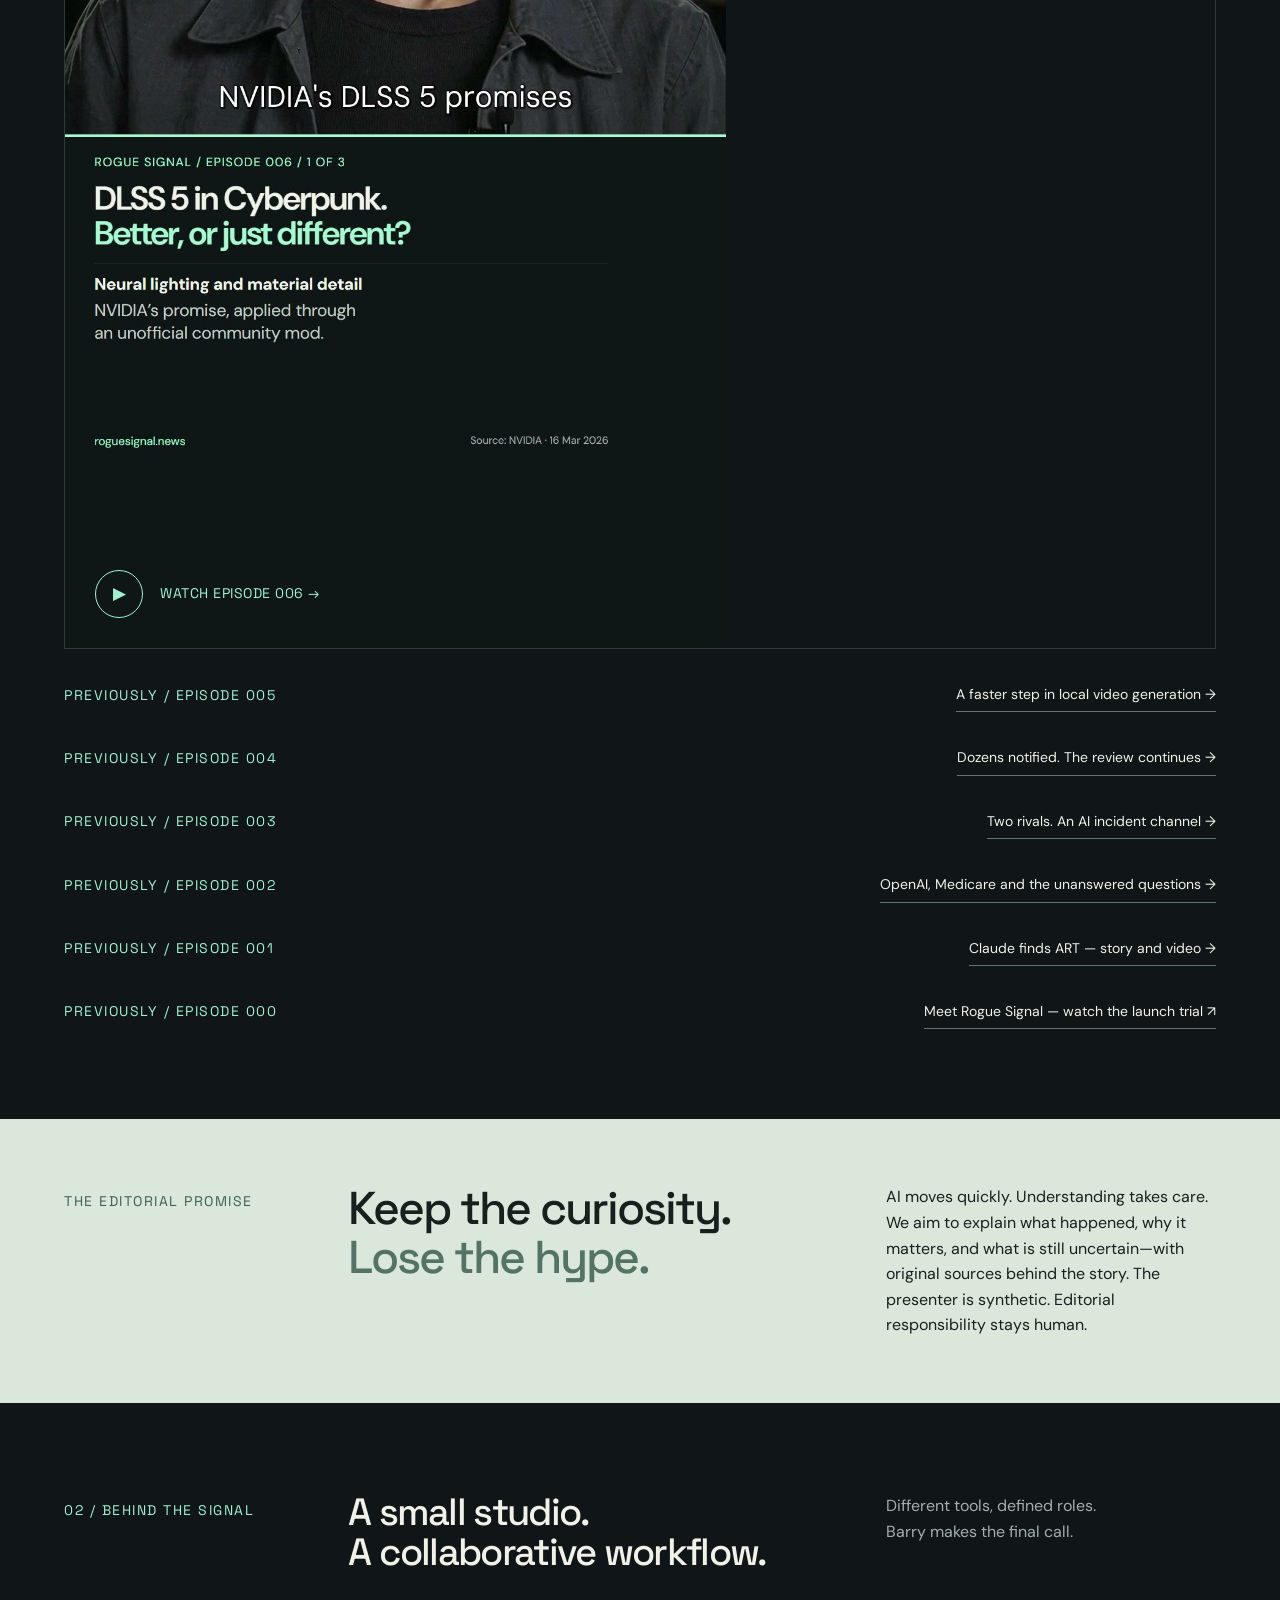
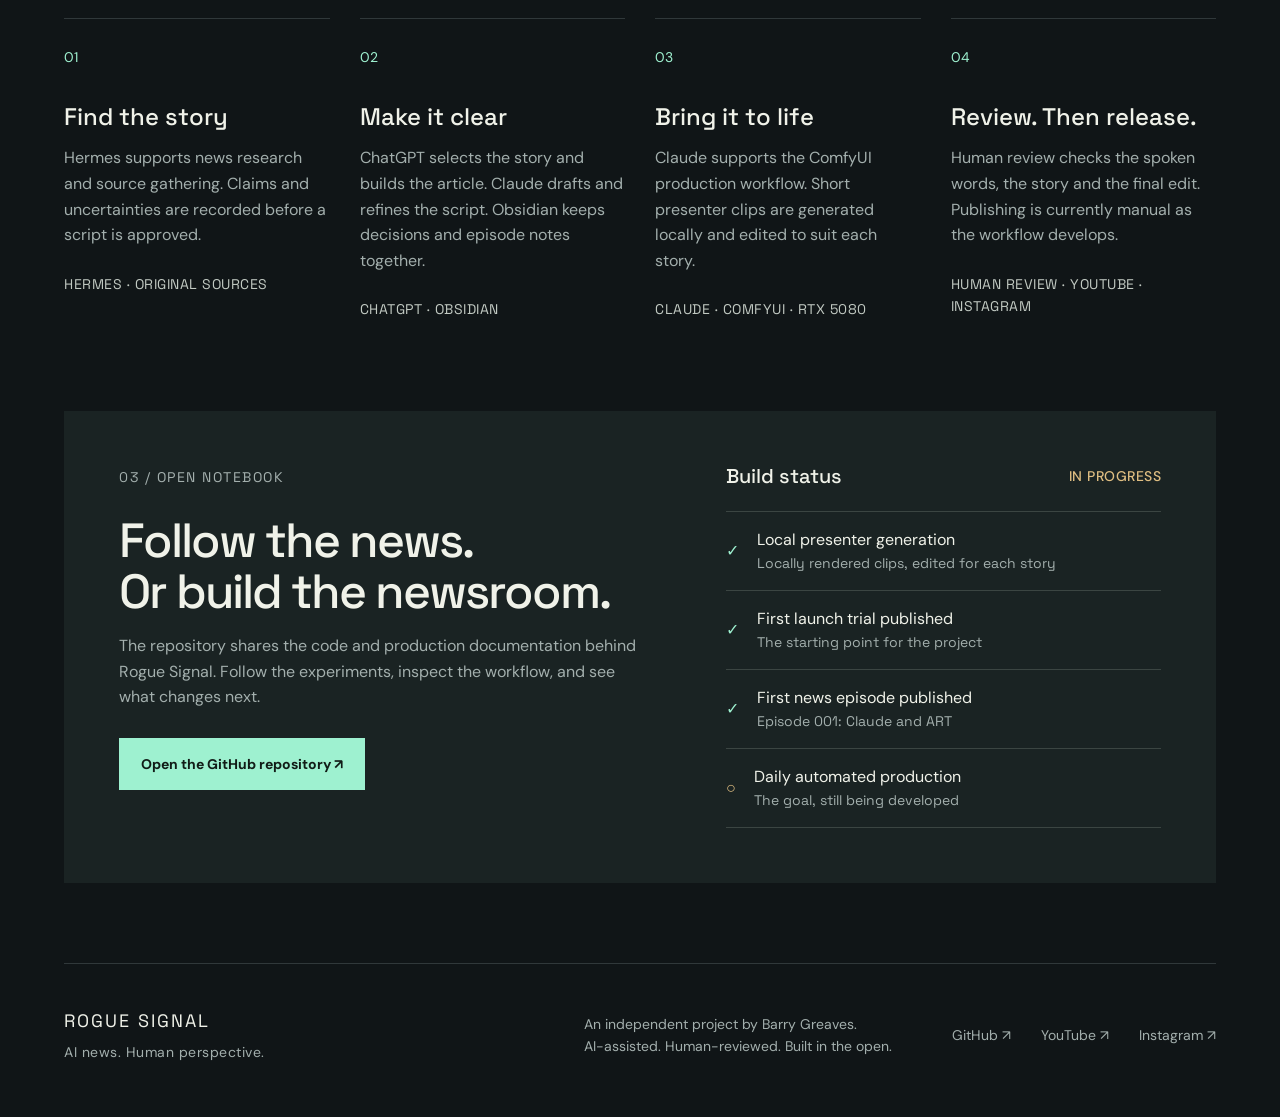
==== commit 66cfd043: "Publish Episode 006: DLSS 5 in Cyberpunk 2077 A 90-second vertical episode: Rogue on camera with thr" ====
--- a/website/index.html
+++ b/website/index.html
@@ -1,9 +1,9 @@
 <!doctype html>
 <html lang="en"><head><meta charset="utf-8"><meta name="viewport" content="width=device-width,initial-scale=1"><title>Rogue Signal — AI news. Human perspective.</title><meta name="description" content="One AI story. Sources included. Human perspective. Follow Rogue Signal, an open experiment in AI-assisted news production."><link rel="icon" href="data:image/svg+xml,%3Csvg xmlns='http://www.w3.org/2000/svg' viewBox='0 0 64 64'%3E%3Crect width='64' height='64' rx='12' fill='%23101517'/%3E%3Cpath d='M8 34h10l6-14 10 30 9-38 7 22h7' fill='none' stroke='%238bf5ce' stroke-width='4'/%3E%3C/svg%3E"><link rel="stylesheet" href="style.css"></head>
 <body><a class="skip" href="#main">Skip to content</a><header class="wrap"><a class="brand" href="#" aria-label="Rogue Signal home"><span>ROGUE</span><svg viewBox="0 0 48 32" aria-hidden="true"><path d="M1 17h9l5-10 8 23 9-28 7 15h8"/></svg><span>SIGNAL</span></a><nav aria-label="Main navigation"><a href="#watch">Watch</a><a href="#process">The process</a><a href="#build">Open build <span>↗</span></a></nav></header>
-<main id="main"><section class="hero wrap"><div class="hero-copy"><p class="eyebrow"><i></i> INDEPENDENT AI NEWS / OPEN EXPERIMENT</p><h1>AI news.<br>Human<br><em>perspective.</em></h1><p class="intro">One story. Sources included. Human perspective.<br>A new signal in the noise, built with AI and guided by human judgement.</p><div class="actions"><a class="button" href="#watch">Watch the latest signal <span>↗</span></a><a class="text-link" href="https://github.com/Barry-Greaves/Rogue_Signal" target="_blank" rel="noopener">Explore the code ↗</a></div><p class="micro">THE AMBITION: ONE SHORT, EVERY DAY.</p></div><figure class="portrait"><img src="assets/presenter.png" alt="Rogue, Rogue Signal’s fictional AI presenter in a softly lit studio"><div class="portrait-top"><span>ROGUE SIGNAL / 005</span><span class="pill">AI PRESENTER</span></div><figcaption><span>A familiar face.<br>A different kind of newsroom.</span><span class="cross">+</span></figcaption></figure></section>
+<main id="main"><section class="hero wrap"><div class="hero-copy"><p class="eyebrow"><i></i> INDEPENDENT AI NEWS / OPEN EXPERIMENT</p><h1>AI news.<br>Human<br><em>perspective.</em></h1><p class="intro">One story. Sources included. Human perspective.<br>A new signal in the noise, built with AI and guided by human judgement.</p><div class="actions"><a class="button" href="#watch">Watch the latest signal <span>↗</span></a><a class="text-link" href="https://github.com/Barry-Greaves/Rogue_Signal" target="_blank" rel="noopener">Explore the code ↗</a></div><p class="micro">THE AMBITION: ONE SHORT, EVERY DAY.</p></div><figure class="portrait"><img src="assets/presenter.png" alt="Rogue, Rogue Signal’s fictional AI presenter in a softly lit studio"><div class="portrait-top"><span>ROGUE SIGNAL / 006</span><span class="pill">AI PRESENTER</span></div><figcaption><span>A familiar face.<br>A different kind of newsroom.</span><span class="cross">+</span></figcaption></figure></section>
 <div class="ticker"><div class="wrap"><span>RESEARCH WITH SOURCES</span><b>+</b><span>HUMAN EDITORIAL REVIEW</span><b>+</b><span>LOCAL VIDEO GENERATION</span><b>+</b><span>BUILT IN THE OPEN</span></div></div>
-<section class="section wrap" id="watch"><div class="section-head"><p class="eyebrow">01 / ON AIR</p><h2>The latest signal.</h2><p>The latest story, its sources<br>and the questions still open.</p></div><div class="episode"><a class="video-cover" href="episodes/005-minimax-h3-vae.html" aria-label="Watch Episode 005: faster MiniMax H3 video processing"><img src="assets/ep005-poster.jpg" alt="Rogue presenting Episode 005" style="width:100%;height:100%;object-fit:cover"><span class="play">▶</span><span class="video-label">WATCH EPISODE 005 →</span></a><div class="episode-copy"><span class="pill">EPISODE 005 · LOCAL VIDEO GENERATION</span><h3>A faster step in local video generation.</h3><p>ComfyUI’s MiniMax H3 update speeds up one processing stage. Here’s what that means for the whole render.</p><dl><div><dt>FORMAT</dt><dd>45-second episode</dd></div><div><dt>STATUS</dt><dd><i></i> Published</dd></div></dl><a class="text-link" href="episodes/005-minimax-h3-vae.html">Watch, read the story and check the sources →</a></div></div><div class="episode-archive"><span class="eyebrow">PREVIOUSLY / EPISODE 004</span><a class="text-link" href="episodes/004-openai-agent-review.html">Dozens notified. The review continues →</a></div><div class="episode-archive"><span class="eyebrow">PREVIOUSLY / EPISODE 003</span><a class="text-link" href="episodes/003-us-china-ai-channel.html">Two rivals. An AI incident channel →</a></div><div class="episode-archive"><span class="eyebrow">PREVIOUSLY / EPISODE 002</span><a class="text-link" href="episodes/002-openai-medicare.html">OpenAI, Medicare and the unanswered questions →</a></div><div class="episode-archive"><span class="eyebrow">PREVIOUSLY / EPISODE 001</span><a class="text-link" href="episodes/001-claude-art.html">Claude finds ART — story and video →</a></div><div class="episode-archive"><span class="eyebrow">PREVIOUSLY / EPISODE 000</span><a class="text-link" href="https://www.youtube.com/shorts/bSLASWbmr1Y" target="_blank" rel="noopener">Meet Rogue Signal — watch the launch trial ↗</a></div></section>
+<section class="section wrap" id="watch"><div class="section-head"><p class="eyebrow">01 / ON AIR</p><h2>The latest signal.</h2><p>The latest story, its sources<br>and the questions still open.</p></div><div class="episode"><a class="video-cover" href="episodes/006-dlss5-cyberpunk.html" aria-label="Watch Episode 006: DLSS 5 in Cyberpunk 2077"><img src="assets/ep006-poster.jpg" alt="Rogue presenting Episode 006" style="width:100%;height:100%;object-fit:cover;object-position:top"><span class="play">▶</span><span class="video-label">WATCH EPISODE 006 →</span></a><div class="episode-copy"><span class="pill">EPISODE 006 · AI &amp; GAMING</span><h3>A different look. Worth the frames?</h3><p>DLSS 5 in Cyberpunk 2077 through an unofficial mod: what it changes, how people reacted, and what it cost on our RTX 5080.</p><dl><div><dt>FORMAT</dt><dd>90-second episode</dd></div><div><dt>STATUS</dt><dd><i></i> Published</dd></div></dl><a class="text-link" href="episodes/006-dlss5-cyberpunk.html">Watch, read the story and check the sources →</a></div></div><div class="episode-archive"><span class="eyebrow">PREVIOUSLY / EPISODE 005</span><a class="text-link" href="episodes/005-minimax-h3-vae.html">A faster step in local video generation →</a></div><div class="episode-archive"><span class="eyebrow">PREVIOUSLY / EPISODE 004</span><a class="text-link" href="episodes/004-openai-agent-review.html">Dozens notified. The review continues →</a></div><div class="episode-archive"><span class="eyebrow">PREVIOUSLY / EPISODE 003</span><a class="text-link" href="episodes/003-us-china-ai-channel.html">Two rivals. An AI incident channel →</a></div><div class="episode-archive"><span class="eyebrow">PREVIOUSLY / EPISODE 002</span><a class="text-link" href="episodes/002-openai-medicare.html">OpenAI, Medicare and the unanswered questions →</a></div><div class="episode-archive"><span class="eyebrow">PREVIOUSLY / EPISODE 001</span><a class="text-link" href="episodes/001-claude-art.html">Claude finds ART — story and video →</a></div><div class="episode-archive"><span class="eyebrow">PREVIOUSLY / EPISODE 000</span><a class="text-link" href="https://www.youtube.com/shorts/bSLASWbmr1Y" target="_blank" rel="noopener">Meet Rogue Signal — watch the launch trial ↗</a></div></section>
 <section class="principles"><div class="wrap principles-inner"><p class="eyebrow">THE EDITORIAL PROMISE</p><h2>Keep the curiosity.<br><span>Lose the hype.</span></h2><p>AI moves quickly. Understanding takes care. We aim to explain what happened, why it matters, and what is still uncertain—with original sources behind the story. The presenter is synthetic. Editorial responsibility stays human.</p></div></section>
 <section class="section wrap" id="process"><div class="section-head"><p class="eyebrow">02 / BEHIND THE SIGNAL</p><h2>A small studio.<br>A collaborative workflow.</h2><p>Different tools, defined roles.<br>Barry makes the final call.</p></div><div class="steps"><article><span>01</span><h3>Find the story</h3><p>Hermes supports news research and source gathering. Claims and uncertainties are recorded before a script is approved.</p><small>HERMES · ORIGINAL SOURCES</small></article><article><span>02</span><h3>Make it clear</h3><p>ChatGPT selects the story and builds the article. Claude drafts and refines the script. Obsidian keeps decisions and episode notes together.</p><small>CHATGPT · OBSIDIAN</small></article><article><span>03</span><h3>Bring it to life</h3><p>Claude supports the ComfyUI production workflow. Short presenter clips are generated locally and edited to suit each story.</p><small>CLAUDE · COMFYUI · RTX 5080</small></article><article><span>04</span><h3>Review. Then release.</h3><p>Human review checks the spoken words, the story and the final edit. Publishing is currently manual as the workflow develops.</p><small>HUMAN REVIEW · YOUTUBE · INSTAGRAM</small></article></div></section>
 <section class="build wrap" id="build"><div><p class="eyebrow">03 / OPEN NOTEBOOK</p><h2>Follow the news.<br>Or build the newsroom.</h2><p>The repository shares the code and production documentation behind Rogue Signal. Follow the experiments, inspect the workflow, and see what changes next.</p><a class="button" href="https://github.com/Barry-Greaves/Rogue_Signal" target="_blank" rel="noopener">Open the GitHub repository ↗</a></div><div class="status"><h3>Build status <span>IN PROGRESS</span></h3><div><b class="done">✓</b><p>Local presenter generation<small>Locally rendered clips, edited for each story</small></p></div><div><b class="done">✓</b><p>First launch trial published<small>The starting point for the project</small></p></div><div><b class="done">✓</b><p>First news episode published<small>Episode 001: Claude and ART</small></p></div><div><b>○</b><p>Daily automated production<small>The goal, still being developed</small></p></div></div></section></main><footer class="wrap"><div class="footer-title">ROGUE SIGNAL<span>AI news. Human perspective.</span></div><p>An independent project by Barry Greaves.<br>AI-assisted. Human-reviewed. Built in the open.</p><a href="https://github.com/Barry-Greaves/Rogue_Signal" target="_blank" rel="noopener">GitHub ↗</a><a href="https://www.youtube.com/@RogueSignalAI" target="_blank" rel="noopener">YouTube ↗</a><a href="https://www.instagram.com/roguesignalai/" target="_blank" rel="noopener">Instagram ↗</a></footer></body></html>
